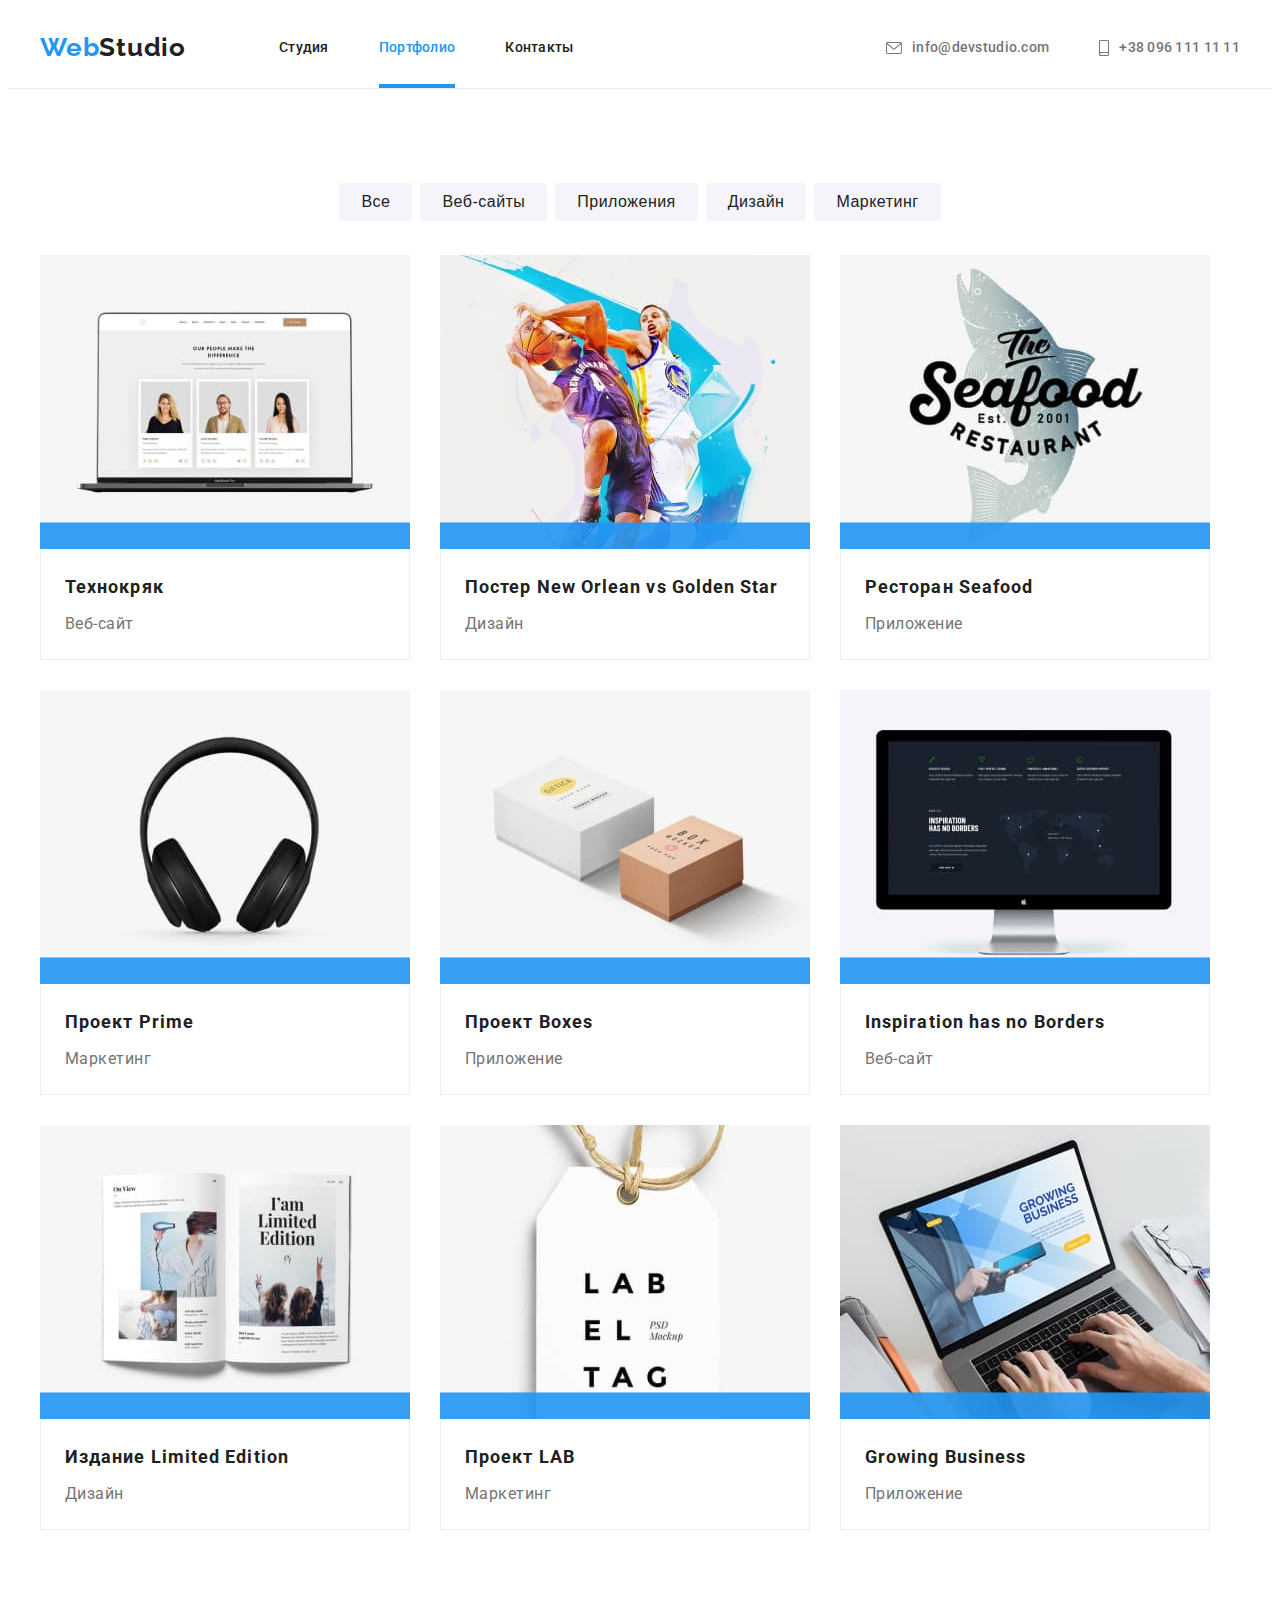
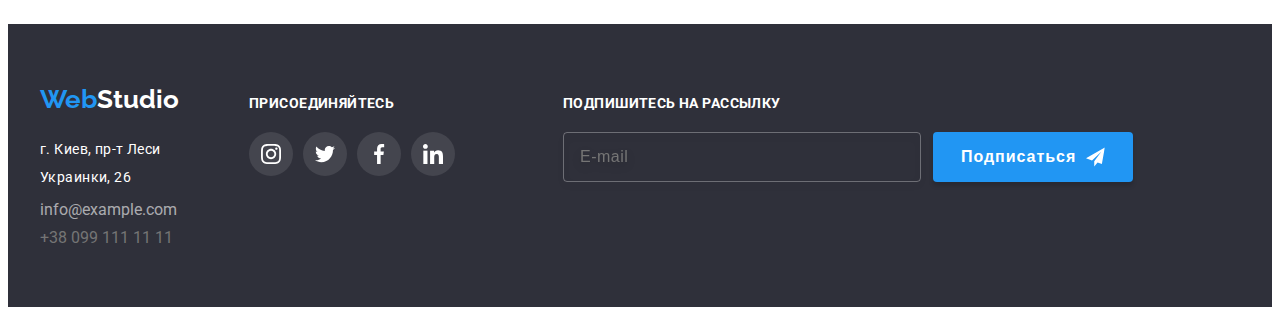
==== portfolio.html @ 1bdd08a0 "первый комит" ====
<!DOCTYPE html>
<html lang="ru">

<head>
    <meta charset="UTF-8">
    <meta http-equiv="X-UA-Compatible" content="IE=edge">
    <meta name="viewport" content="width=device-width, initial-scale=1.0">
    <title>Портфолио</title>
    <link rel="preconnect" href="https://fonts.googleapis.com" />
    <link rel="preconnect" href="https://fonts.gstatic.com" crossorigin />
    <link
        href="https://fonts.googleapis.com/css2?family=Raleway:wght@700&family=Roboto:wght@400;500;700;900&display=swap"
        rel="stylesheet" />
    <link rel="stylesheet" href="https://cdnjs.cloudflare.com/ajax/libs/modern-normalize/1.1.0/modern-normalize.min.css"
        integrity="sha512-wpPYUAdjBVSE4KJnH1VR1HeZfpl1ub8YT/NKx4PuQ5NmX2tKuGu6U/JRp5y+Y8XG2tV+wKQpNHVUX03MfMFn9Q=="
        crossorigin="anonymous" referrerpolicy="no-referrer" />
    <link rel="stylesheet" href="./css/styles.css" />
</head>

<body>
    <!--шапка сайта-->
    <header class="header">
        <div class="container header-container">
            <nav class="navigation">
                <a class="header-logo" lang="en" href="./index.html">Web<span class="header-web-color">Studio</span></a>
                <div class="header-border">
                <ul class="header-list list">
                    <li class="header-item"><a class="header-link" href="./index.html">Студия</a></li>
                    <li class="header-item"><a class="header-link current" href="./portfolio.html">Портфолио</a></li>
                    <li class="header-item"><a class="header-link" href="./contacts.html">Контакты</a></li>
                </ul>
                </div>
            </nav>
            <ul class="header-list list">
                <li class="header-item">
                    <a class="header-link-mail" href="mailto:info@devstudio.com">
                        <svg class="header-contact-icon" width="16" height="12">
                            <use href="./images/icons.svg#icon-envelope"></use>
                        </svg>
                    info@devstudio.com</a>    
                </li>
                <li class="header-item">
                    <a class="header-link-tel" href="tel.:+380961111111">
                        <svg class="header-contact-icon" width="10" height="16">
                            <use href="./images/icons.svg#icon-smartphone"></use>
                        </svg>
                    +38 096 111 11 11</a>
                </li>
            </ul>
        </div>
    </header>
    <!--hero-->
    <main>
        <!--портфолио-->
        <section class="portfolio section">
            <div class="container">
                <div class="portfolio-container">
                    <h2 class="visually-hidden">Фильтры</h2>
                    <ul class="portfolio-list list">
                        <li class="portfolio-item"><button type="button" class="portfolio-btn">Все</button></li>
                        <li class="portfolio-item"><button type="button" class="portfolio-btn">Веб-сайты</button></li>
                        <li class="portfolio-item"><button type="button" class="portfolio-btn">Приложения</button></li>
                        <li class="portfolio-item"><button type="button" class="portfolio-btn">Дизайн</button></li>
                        <li class="portfolio-item"><button type="button" class="portfolio-btn">Маркетинг</button></li>
                    </ul>                
                <!--проекты-->                
                    <h2 class="visually-hidden">Проекты</h2>
                    <ul class="projects-list list">
                        <li class="projects-item">
                            <a href="" class="projects-link">
                                <div class="projects-ovelay">
                                    <img src="./images/project1.jpg" alt="ноутбук" width="370" height="294" class="projects-img">
                                    <p class="projects-overlay-text">Технокряк это современная площадка распространения коронавируса. Компании используют эту платформу для цифрового шпионажа и атак на защищённые сервера конкурентов.</p>
                                </div>
                                <div class="borders">
                                    <h3 class="about-title">Технокряк</h3>
                                    <p class="about-after-title">Веб-сайт</p>
                                </div>
                            </a>
                        </li>
                        <li class="projects-item">
                            <a href="" class="projects-link">
                                <div class="projects-ovelay">
                                    <img src="./images/project2.jpg" alt="баскетбол" width="370" height="294" class="projects-img">
                                    <p class="projects-overlay-text">Технокряк это современная площадка распространения коронавируса. Компании используют эту платформу для цифрового шпионажа и атак на защищённые сервера конкурентов.</p>
                                </div>
                                <div class="borders">
                                    <h3 class="about-title" lang="en">Постер New Orlean vs Golden Star</h3>
                                    <p class="about-after-title">Дизайн</p>
                                </div>
                            </a>
                        </li>
                        <li class="projects-item">
                            <a href="" class="projects-link">
                                <div class="projects-ovelay">
                                    <img src="./images/project3.jpg" alt="ресторан морепродуктов" width="370" height="294" class="projects-img">
                                    <p class="projects-overlay-text">Технокряк это современная площадка распространения коронавируса. Компании используют эту платформу для цифрового шпионажа и атак на защищённые сервера конкурентов.</p>
                                </div>
                                <div class="borders">
                                    <h3 class="about-title" lang="en">Ресторан Seafood</h3>
                                    <p class="about-after-title">Приложение</p>
                                </div>
                            </a>
                        </li>
                        <li class="projects-item">
                            <a href="" class="projects-link">
                                <div class="projects-ovelay">
                                    <img src="./images/project4.jpg" alt="наушники" width="370" height="294" class="projects-img">
                                    <p class="projects-overlay-text">Технокряк это современная площадка распространения коронавируса. Компании используют эту платформу для цифрового шпионажа и атак на защищённые сервера конкурентов.</p>
                                </div>
                                <div class="borders">
                                    <h3 class="about-title" lang="en">Проект Prime</h3>
                                    <p class="about-after-title">Маркетинг</p>
                                </div>
                            </a>
                        </li>
                        <li class="projects-item">
                            <a href="" class="projects-link">
                                <div class="projects-ovelay">
                                    <img src="./images/project5.jpg" alt="коробки" width="370" height="294" class="projects-img">
                                    <p class="projects-overlay-text">Технокряк это современная площадка распространения коронавируса. Компании используют эту платформу для цифрового шпионажа и атак на защищённые сервера конкурентов.</p>
                                </div>
                                <div class="borders">
                                    <h3 class="about-title" lang="en">Проект Boxes</h3>
                                    <p class="about-after-title">Приложение</p>
                                </div>
                            </a>
                        </li>
                        <li class="projects-item">
                            <a href="" class="projects-link">
                                <div class="projects-ovelay">
                                    <img src="./images/project6.jpg" alt="компьютер аймак" width="370" height="294" class="projects-img">                                    
                                    <p class="projects-overlay-text">Технокряк это современная площадка распространения коронавируса. Компании используют эту платформу для цифрового шпионажа и атак на защищённые сервера конкурентов.</p>
                                </div>
                                <div class="borders">
                                    <h3 class="about-title" lang="en">Inspiration has no Borders</h3>
                                    <p class="about-after-title">Веб-сайт</p>
                                </div>
                            </a>
                        </li>
                        <li class="projects-item">
                            <a href="" class="projects-link">
                                <div class="projects-ovelay">
                                    <img src="./images/project7.jpg" alt="книга" width="370" height="294" class="projects-img">
                                    <p class="projects-overlay-text">Технокряк это современная площадка распространения коронавируса. Компании используют эту платформу для цифрового шпионажа и атак на защищённые сервера конкурентов.</p>
                                </div>
                                <div class="borders">
                                    <h3 class="about-title" lang="en">Издание Limited Edition</h3>
                                    <p class="about-after-title">Дизайн</p>
                                </div>
                            </a>
                        </li>
                        <li class="projects-item">
                            <a href="" class="projects-link">
                                <div class="projects-ovelay">
                                    <img src="./images/project8.jpg" alt="бирка" width="370" height="294" class="projects-img">
                                    <p class="projects-overlay-text">Технокряк это современная площадка распространения коронавируса. Компании используют эту платформу для цифрового шпионажа и атак на защищённые сервера конкурентов.</p>
                                </div>
                                <div class="borders">
                                    <h3 class="about-title" lang="en">Проект LAB</h3>
                                    <p class="about-after-title">Маркетинг</p>
                                </div>
                            </a>
                        </li>
                        <li class="projects-item">
                            <a href="" class="projects-link">
                                <div class="projects-ovelay">
                                    <img src="./images/project9.jpg" alt="человек работает за ноутбуком" width="370" height="294" class="projects-img">
                                    <p class="projects-overlay-text">Технокряк это современная площадка распространения коронавируса. Компании используют эту платформу для цифрового шпионажа и атак на защищённые сервера конкурентов.</p>
                                </div>
                                <div class="borders">
                                    <h3 class="about-title" lang="en">Growing Business</h3>
                                    <p class="about-after-title">Приложение</p>
                                </div>
                            </a>
                        </li>
                    </ul>
                </div>
            </div>
        </section>
    </main>
    <!--подвал-->
    <footer class="footer">
        <div class="container footer-container">
            <div>
                <a class="footer-logo" lang="en" href="./index.html">Web<span class="footer-web-color">Studio</span></a>
                    <address>
                        <ul class="footer-address-list list">
                            <li class="footer-address-item">
                                <a class="footer-link-address" href="https://goo.gl/maps/YACws96Guh4bxc956" target="_blank"
                                    rel="noopener">г. Киев, пр-т Леси Украинки, 26</a>
                            </li>
                            <li class="footer-address-item">
                                <a class="footer-link-mail" href="mailto:info@devstudio.com">info@example.com</a>
                            </li>
                            <li class="footer-address-item">
                                <a class="footer-link-tel" href="tel.:+380961111111">+38 099 111 11 11</a>
                            </li>
                        </ul>
                    </address>
            </div>
            <div class="footer-socials">
                <p class="footer-socials-title">присоединяйтесь</p>
                    <ul class="footer-socials-list list">
                        <li class="footer-socials-item">
                            <a href="" class="footer-socials-link">
                                <svg class="footer-socials-icon">
                                    <use href="./images/icons.svg#icon-instagram"></use>
                                </svg>
                            </a>
                        </li>
                        <li class="footer-socials-item">
                            <a href="" class="footer-socials-link">
                                <svg class="footer-socials-icon">
                                    <use href="./images/icons.svg#icon-twitter"></use>
                                </svg>
                            </a>
                        </li>
                        <li class="footer-socials-item">
                            <a href="" class="footer-socials-link">
                                <svg class="footer-socials-icon">
                                    <use href="./images/icons.svg#icon-facebook"></use>
                                </svg>
                            </a>
                        </li>
                        <li class="footer-socials-item">
                            <a href="" class="footer-socials-link">
                                <svg class="footer-socials-icon">
                                    <use href="./images/icons.svg#icon-linkedin"></use>
                                </svg>
                            </a>
                        </li>
                    </ul> 
            </div>
            <div class="footer-spam">
                <div class="container footer-spam-container">
                    <p class="footer-spam-title title">подпишитесь на рассылку</p>                        
                    <form class="footer-form">
                        <div class="footer-spam-input">                              
                           <input
                                type="email"
                                name="spam-email"
                                placeholder="E-mail"
                                id="e-mail"
                                class="spam-email-input"
                            />                                                                                                                                                    
                            <button type="submit" class="spam-btn">Подписаться
                                <svg class="spam-icon" width="24" height="24">
                                    <use href="./images/icons.svg#icon-send"></use>
                                </svg>
                            </button>                              
                        </div>  
                    </form>
                </div>
            </div>            
        </div>
        
</footer>
        
</body>

</html>
---- css/styles.css ----
:root {
    --header-text-color: #212121;
    --link-list-color: #757575;
    --address-list-color: rgba(255, 255, 255, 0.6);
    --accent-color: #2196f3;
    --accent-filters-color: #ffffff;
    --background-color: #2f303a;
    --background-color-secondary: #f5f4fa;
    --border-color: #eeeeee;
    --socials-icon-color: #afb1b8;
    --footer-icon-color: rgba(255, 255, 255, 0.1);
    --modal-btn-color: #188CE8;
  }
  
  body {
    font-family: "Roboto", sans-serif;
    color: var(--header-text-color);
  }
  
  .list {
    padding: 0;
    margin: 0;
    list-style: none;
  }
  
  p,
  h1,
  h2,
  h3,
  h4,
  h5,
  h6 {
    margin: 0;
  }
  
  ul {
    margin: 0;
    padding: 0;
  }
  
  img {
    display: block;
    max-width: 100%;
  }
  
  a {
    text-decoration: none;
  }
  
  button {
    cursor: pointer;
    border-radius: 4px;
    padding: 0;
    border: none;
  }
  
  .container {
    width: 1200px;
    padding-left: 15px;
    padding-right: 15px;
    margin-left: auto;
    margin-right: auto;
  }
  
  .visually-hidden {
    position: absolute;
    white-space: nowrap;
    width: 1px;
    height: 1px;
    overflow: hidden;
    border: 0;
    padding: 0;
    clip: rect(0 0 0 0);
    clip-path: inset(50%);
    margin: -1px;
  }
  
  .title {
    margin-bottom: 50px;
    color: var(--header-text-color);
    font-weight: bold;
    font-size: 36px;
    line-height: 1.16;
    letter-spacing: 0.03em;
    text-align: center;
  }
  
  .section {
    padding-top: 94px;
    padding-bottom: 94px;
  }
  
  /*---------header------------*/
  
  .header {
    border-bottom: 1px solid #ececec;
  }
  
  .header-container {
    display: flex;
    align-items: center;
  }
  
  .navigation {
    display: flex;
    align-items: center;
  }
  
  .header-logo {
    display: inline-block;
    padding-top: 24px;
    padding-bottom: 25px;
    margin-right: 93px;
    color: var(--accent-color);
    font-family: Raleway;
    font-weight: bold;
    font-size: 26px;
    line-height: 1.19;
    letter-spacing: 0.03em;
  }
  
  .header-web-color {
    color: var(--header-text-color);
  }
  
  .header-list {
    display: flex;
    margin-left: auto;
    font-weight: 500;
    font-size: 14px;
    line-height: 1.14;
    letter-spacing: 0.02em;
  }
  
  .header-item + .header-item {
    margin-left: 50px;
  }
  
  .header-link {
    display: flex;
    transition: color 250ms cubic-bezier(0.4, 0, 0.2, 1);
    padding-top: 32px;
    padding-bottom: 32px;
    color: var(--header-text-color);
  }
  
  .header-link:hover,
  .header-link:focus {
    color: var(--accent-color);
  }
  
  .header-link-mail,
  .header-link-tel {
    display: flex;
    align-items: center;
    transition: color 250ms cubic-bezier(0.4, 0, 0.2, 1);
    padding-top: 32px;
    padding-bottom: 32px;
    color: var(--link-list-color);
  }
  
  .header-link-mail:hover,
  .header-link-mail:focus {
    color: var(--accent-color);
  }
  
  .header-link-tel:hover,
  .header-link-tel:focus {
    color: var(--accent-color);
  }
  
  .current {
    color: var(--accent-color);
    position: relative;
  }
  
  .current::after {
    content: '';
    width: 100%;
    height: 4px;
    position: absolute;
    background-color: var(--accent-color);
    left: 0;
    bottom: 0;
  }
  
  .header-link.current[href="./portfolio.html"] {
    color: var(--accent-color);
  }
  
  .header-contact-icon {
    margin-right: 10px;
    vertical-align: middle;
    fill: currentColor;
  }
  
  /* ----------hero--------*/
  
  .hero {
    text-align: center;
    padding-top: 200px;
    padding-bottom: 200px;
    background-color: var(--background-color);
    background-image: linear-gradient(
        rgba(47, 48, 58, 0.4),
        rgba(47, 48, 58, 0.4)
      ),
      url(../images/hero-bg.jpg);
    background-repeat: no-repeat;
    background-position: center;
    background-size: cover;
  }
  
  .hero-title {
    margin-bottom: 30px;
    color: var(--accent-filters-color);
    font-weight: 900;
    font-size: 44px;
    line-height: 1.36;
    letter-spacing: 0.06em;
    text-transform: uppercase;
  }
  
  .hero-btn {
    display: inline-block;
    color: var(--accent-filters-color);
    background: var(--accent-color);
    font-family: inherit;
    font-weight: bold;
    font-size: 16px;
    line-height: 1.87;
    min-width: 200px;
    height: 50px;
    letter-spacing: 0.06em;
  }
  
  /*----features-----*/
  
  .features-list {
    display: flex;
    flex-wrap: wrap;
  }
  
  .features-item {
    width: 270px;
  }
  
  .features-item:not(:last-child) {
    margin-right: 30px;
  }
  
  /*--------features-icon----------*/
  
  .features-icon {
    display: flex;
    align-items: center;
    justify-content: center;
    width: 270px;
    height: 120px;
    margin-bottom: 30px;
    background-color: var(--background-color-secondary);
    border-radius: 4px;
  }
  
  .features-icon-bg {
    width: 70px;
    height: 70px;
  }
  
  .features-title {
    margin-bottom: 10px;
    color: var(--header-text-color);
    font-weight: bold;
    font-size: 14px;
    line-height: 1.14;
    letter-spacing: 0.03em;
    text-transform: uppercase;
  }
  
  .features-text {
    margin-top: 0;
    margin-bottom: 0;
    color: var(--link-list-color);
    font-weight: normal;
    font-size: 14px;
    line-height: 1.71;
    letter-spacing: 0.03em;
  }
  
  /*---------employment------------*/
  
  .employment-list {
    display: flex;
    flex-wrap: wrap;
  }
  
  .employment-item { 
    margin-top: 0;
    margin-right: 30px;
  }
  
  .employment-item:nth-child(3n) {
    margin-right: 0;
  }
  
  .employment-overlay {
    position: relative;
    background-color: rgba(47, 48, 58, 0.8);
    transform: translateY(-100%);
    width: 370px;
    height: 70px;
    }
  
  .employment-overlay-text {
    position: absolute;
    bottom: 0; 
    left: 0;
    padding: 27px 82px;   
    color: var(--accent-filters-color);
    font-style: normal;
    font-weight: bold;
    font-size: 14px;
    line-height: 1.14;
    text-align: center;
    letter-spacing: 0.03em;
    text-transform: uppercase;
    }
  
  
  /*---------team---------*/
  
  .team {
    background-color: var(--background-color-secondary);
  }
  
  .team-list {
    display: flex;
    flex-wrap: wrap;
  }
  
  .team-item {
    width: ((100% - 90px) / 4);
    margin-right: 30px;
  }
  
  .team-item:nth-child(4n) {
    margin-right: 0;
  }
  
  .team-pre-title {
    text-shadow: 0px 4px 4px rgba(0, 0, 0, 0.25);
  }
  
  .team-title {
    margin-bottom: 10px;
    color: var(--header-text-color);
    font-weight: 500;
    font-size: 16px;
    line-height: 1.18;
    letter-spacing: 0.03em;
  }
  
  .team-text {
    margin-bottom: 16px;
    color: var(--link-list-color);
    font-weight: normal;
    font-size: 16px;
    line-height: 1.18;
    letter-spacing: 0.03em;
  }
  
  .team-item-content {
    padding-top: 30px;
    padding-bottom: 30px;
    text-align: center;
    background-color: var(--accent-filters-color);
    box-shadow: 0px 1px 3px rgba(0, 0, 0, 0.12), 0px 1px 1px rgba(0, 0, 0, 0.14),
      0px 2px 1px rgba(0, 0, 0, 0.2);
    border-radius: 0px 0px 4px 4px;
  }
  
  /*---------team-socials------------*/
  
  .team-socials-list {
    display: flex;
    justify-content: center;
  }
  
  .team-socials-item + .team-socials-item {
    margin-left: 10px;
  }
  
  .team-socials-link {
    display: flex;
    align-items: center;
    justify-content: center;
    transition: color 250ms cubic-bezier(0.4, 0, 0.2, 1), background-color 250ms cubic-bezier(0.4, 0, 0.2, 1) ;
    width: 44px;
    height: 44px;
    background-color: var(--accent-filters-color);
    border-radius: 50%;
    color: var(--socials-icon-color);
  }
  
  .team-socials-link:hover,
  .team-socials-link:focus {
    background-color: var(--accent-color);
    color: var(--accent-filters-color);
  }
  
  .team-socials-icon {
    width: 20px;
    height: 20px;
    fill: currentColor;
  }
  
  /*Запасной вариант
  .team-socials-icon {
    fill: var(--socials-icon-color);
  }
  
  .team-socials-link:hover .team-socials-icon,
  .team-socials-link:focus .team-socials-icon {
    fill: var(--accent-filters-color);
  }*/
  
  /*------clients---------*/
  
  .clents-container {
    display: flex;
    align-items: center;
  }
  
  .clients-list {
    display: flex;
    align-items: center;
    justify-content: center;
  }
  
  .clients-item {
    width: 170px;
    height: 92px;
  }
  
  .clients-item + .clients-item {
    margin-left: 30px;
  }
  
  .clients-link {
    display: flex;
    justify-content: center;
    align-items: center;
    transition: color 250ms cubic-bezier(0.4, 0, 0.2, 1), border-color 250ms cubic-bezier(0.4, 0, 0.2, 1);
    width: 100%;
    height: 100%;
    color: var(--socials-icon-color);
    box-sizing: border-box;
    border: 1px solid var(--socials-icon-color);
    border-radius: 4px;
  }
  
  .clients-link:hover,
  .clients-link:focus  {
    border-color: var(--accent-color);
    color: var(--accent-color);
  }
  
  .clients-icon {
    width: 106px;
    height: 60px;
    fill: currentColor;
  }
  
  /*------portfolio------*/
  
  .portfilio-container {
    display: flex;
    align-items: center;
  }
  
  .portfolio-list {
    display: flex;
    justify-content: center;
    margin-top: 0;
    margin-bottom: 34px;
  }
  
  .portfolio-item + .portfolio-item {
    margin-left: 8px;
  }
  
  .portfolio-btn {
    transition: color 250ms cubic-bezier(0.4, 0, 0.2, 1), 
      background-color 250ms cubic-bezier(0.4, 0, 0.2, 1),
      box-shadow 250ms cubic-bezier(0.4, 0, 0.2, 1);
    padding: 6px 22px;
    color: var(--header-text-color);
    background-color: var(--background-color-secondary);
    border-color: transparent;    
    text-align: center;
    font-weight: 500;
    font-size: 16px;
    line-height: 1.62;
    letter-spacing: 0.03em;
  }
  
  .portfolio-btn:hover,
  .portfolio-btn:focus {
    color: var(--accent-filters-color);
    background: var(--accent-color);
    box-shadow: 0px 3px 1px rgba(0, 0, 0, 0.1), 0px 1px 2px rgba(0, 0, 0, 0.08),
      0px 2px 2px rgba(0, 0, 0, 0.12);
  }
  
  /*----------projects-------*/
  
  .projects-list {
    display: flex;
    flex-wrap: wrap;
  }
  
  .projects-item {
    width: ((100% -60px) / 3);
    margin-right: 30px;
    margin-bottom: 30px;
  }
  
  .projects-item:nth-child(3n) {
    margin-right: 0;
  }
  
  .projects-item:nth-last-child(-n + 3) {
    margin-bottom: 0;
  }
  
  .projects-link {
    display: block;
    transition: box-shadow 250ms cubic-bezier(0.4, 0, 0.2, 1);
  }
  
  .projects-link:hover,
  .projects-link:focus {
    box-shadow: 0px 1px 1px rgba(0, 0, 0, 0.12), 0px 4px 4px rgba(0, 0, 0, 0.06),
    1px 4px 6px rgba(0, 0, 0, 0.16);
  }
  
  .projects-ovelay {
    position: relative;
    overflow: hidden;   
    background: rgba(33, 150, 243, 0.9);  
  }
  
  .projects-overlay-text {
    position: absolute;
    transform: translateY(100%);
    transition: transform 250ms cubic-bezier(0.4, 0, 0.2, 1);
    top: 0;
    left: 0;
    padding: 64px 24px; 
    width: 100%;  
    color: var(--accent-filters-color);
    background-color: rgba(33, 150, 243, 0.9);;
    font-style: normal;
    font-weight: normal;
    font-size: 18px;
    line-height: 1.55;
    letter-spacing: 0.03em;  
  }
  
  .projects-link:hover .projects-overlay-text,
  .projects-link:focus .projects-overlay-text  {
    transform: translateY(0);
  }
  
  .borders {
    box-sizing: border-box;
    padding-right: 24px;
    padding-left: 24px;
    padding-top: 20px;
    padding-bottom: 20px;
    background: var(--accent-filters-color);
    border: 1px solid var(--border-color);
    border-top: none;
  }
  
  .about-title {
    margin-bottom: 4px;
    color: var(--header-text-color);
    font-weight: bold;
    font-size: 18px;
    line-height: 2;
    letter-spacing: 0.06em;
  }
  
  .about-after-title {
    color: var(--link-list-color);
    font-weight: normal;
    font-size: 16px;
    line-height: 1.87;
    letter-spacing: 0.03em;
  }
  
  /*----------footer---------*/
  
  .footer {
    padding-top: 60px;
    padding-bottom: 60px;
    background-color: var(--background-color);
  }
  
  .footer-logo {
    display: inline-block;
    margin-bottom: 20px;
    color: var(--accent-color);
    font-family: Raleway;
    font-weight: bold;
    font-size: 26px;
    line-height: 1.19;
    letter-spacing: 0.03;
  }
  
  .footer-web-color {
    color: var(--accent-filters-color);
  }
  
  .footer-address-list {
    font-style: normal;
  }
  
  .footer-address-item:not(:last-child) {
    margin-bottom: 9px;
  }
  
  .footer-address-list .footer-link-address {
    color: var(--accent-filters-color);
    font-weight: normal;
    font-size: 14px;
    line-height: 2;
    letter-spacing: 0.03em;
  }
  
  .footer-link-tel {
    transition: color 250ms cubic-bezier(0.4, 0, 0.2, 1);
    color: var(--link-list-color);
  }
  
  .footer-link-tel:hover,
  .footer-link-tel:focus {
    color: var(--accent-color);
  }
  
  .footer-link-mail {
    transition: color 250ms cubic-bezier(0.4, 0, 0.2, 1);
    color: var(--address-list-color);  
  }
  
  .footer-link-mail:hover,
  .footer-link-mail:focus {
    color: var(--accent-color);
  }
  
  /*-------footer socials icon---------*/
   
  .footer-container {
    display: flex;
    align-items: baseline;  
  }
  
  .footer-socials {
    margin-left: 70px;
  }
  
  .footer-socials-title {
    margin-bottom: 20px;
    color: var(--accent-filters-color);
    font-weight: bold;
    font-size: 14px;
    line-height: 1.14;
    letter-spacing: 0.03em;
    text-transform: uppercase;
  }
  
  .footer-socials-list {
    display: flex;
  }
  
  .footer-socials-link {
    display: flex;
    align-items: center;
    justify-content: center;
    transition: background-color 250ms cubic-bezier(0.4, 0, 0.2, 1);
    width: 44px;
    height: 44px;
    border-radius: 50%;
    background-color: var(--footer-icon-color);
    color: var(--accent-filters-color);
  }
  
  .footer-socials-link:hover,
  .footer-socials-link:focus {
    background-color: var(--accent-color);
  }
  
  .footer-socials-item + .footer-socials-item {
    margin-left: 10px;
  }
  
  .footer-socials-icon {
    width: 20px;
    height: 20px;
    fill: currentColor;
  }

  /*--------footer spam----------*/

  .footer-spam{
    display: flex; 
    align-items: center;  
    }

  .footer-spam-title {
    display: inline-block;
    margin-bottom: 20px;
    color: var(--accent-filters-color);   
    font-weight: bold;
    font-size: 14px;
    line-height: 1.14;
    letter-spacing: 0.03em;
    text-transform: uppercase;        
  }

  .footer-spam-input {
    display: flex;                 
  }

  .footer-spam-container {
    margin-left: 93px;
  }
  
  .spam-email-input {
    display: flex;
    align-items: center;
    padding-left: 16px;
    width: 358px;
    height: 50px;
    color: rgba(255, 255, 255, 0.6);
    background-color: transparent;
    border: none;
    border: 1px solid rgba(255, 255, 255, 0.3);
    box-sizing: border-box;
    filter: drop-shadow(0px 4px 4px rgba(0, 0, 0, 0.15));
    border-radius: 4px;      
    font-weight: normal;
    font-size: 16px;
    line-height: 1.25;    
    letter-spacing: 0.03em;    
    }   
      
  .spam-btn {      
    display: inline-flex;
    text-align: center;
    align-items: center;
    margin-left: 12px;
    padding: 13px 28px;
    width: 200px;
    height: 50px;
    color: var(--accent-filters-color);
    background: var(--accent-color);
    text-decoration: none;
    font-weight: bold;
    font-size: 16px;
    line-height: 1.87; 
    letter-spacing: 0.06em;
    box-shadow: 0px 4px 4px rgba(0, 0, 0, 0.15);   
  }

  .spam-icon {    
    margin-left: 10px;
    color: var(--accent-filters-color);  
  }

  /*----------modal--------*/
  
  .backdrop {
    width: 100vw;
    height: 100vh;
    background-color: rgba(0, 0, 0, 0.2);
    position: fixed;
    top: 0;
    opacity: 1;
    transition: opacity 250ms cubic-bezier(0.4, 0, 0.2, 1), visibility 250ms cubic-bezier(0.4, 0, 0.2, 1);
  }
  
  .modal {
    position: absolute;  
    top: 50%;
    left: 50%;
    transform: translate(-50%,-50%) scale(1);
    transition: transform 250ms cubic-bezier(0.4, 0, 0.2, 1);
    width: 528px;
    min-height: 581px;
    padding: 40px;
    background-color: var(--accent-filters-color);
    box-shadow: 0px 1px 3px rgba(0, 0, 0, 0.12), 0px 1px 1px rgba(0, 0, 0, 0.14), 0px 2px 1px rgba(0, 0, 0, 0.2);
    border-radius: 4px;
  }
  
  .modal-close-icon {
    width: 11px;
    height: 11px;
    fill: #000000;
    transition: fill 250ms cubic-bezier(0.4, 0, 0.2, 1);
  } 
  
  .modal-close-icon:hover,
  .modal-close-icon:hover {
    fill: var(--accent-color);
  }
 
  .modal-close-btn {
    position: absolute;
    top: 8px;
    right: 8px;
    width: 30px;
    height: 30px;
    background: var(--accent-filters-color);
    border: 1px solid rgba(0, 0, 0, 0.1);  
    border-radius: 50%;    
  }
  
  .modal-title {
    margin-bottom: 30px;
    color: var(--header-text-color);
    font-weight: bold;
    font-size: 20px;
    line-height: 1.15;
    text-align: center;
    letter-spacing: 0.03em;
  }
 
  .modal-input-wrap {
    position: relative;
  }

  .modal-icon {
    position: absolute;
    left: 12px;
    top: 50%;
    transform: translateY(-50%);
    transition: fill 250ms cubic-bezier(0.4, 0, 0.2, 1);
  }

  .modal-field {
    margin-bottom: 30px;
  }

  .modal-input {
    padding-left: 42px;
    width: 100%;
    height: 40px;    
    font-size: 14px;  
    border: 1px solid rgba(33, 33, 33, 0.2);
    box-sizing: border-box;
    border-radius: 4px;
    outline: none;
    transition: border-color 250ms cubic-bezier(0.4, 0, 0.2, 1);
    }
 
  .modal-input:focus {
    border-color: var(--accent-color);
  }
  
  .modal-input:focus + .modal-icon {
    fill: var(--accent-color);
  }

  .modal-input::placeholder {    
    font-style: normal;
    font-weight: normal;
    font-size: 12px;
    line-height: 1.16;
    letter-spacing: 0.01em;
  }

  .modal-label {
    display: flex;
    margin-bottom: 4px;
    color: var(--link-list-color);
    font-weight: normal;
    font-size: 12px;
    line-height: 1.16;    
    letter-spacing: 0.01em;   
  }

  .modal-comment {
    display: flex;
    padding-top: 12px;
    padding-left: 16px; 
    width: 100%;
    height: 120px;
    resize: none;
    outline: none;
    border: 1px solid rgba(33, 33, 33, 0.2);
    box-sizing: border-box;
    border-radius: 4px;
  }

  .modal-comment::placeholder {     
    color: rgba(117, 117, 117, 0.5);
    font-weight: normal;
    font-size: 14px;
    line-height: 1.14;
    letter-spacing: 0.01em;
  }  
   
  .modal-check-text {
    display: flex;
    align-items: center;
    font-weight: normal;
    color: var(--link-list-color);
    font-size: 14px;
    line-height: 1.71;
    letter-spacing: 0.03em;
  }

  .modal-check-text span {
    display: flex;
    align-items: center;
    justify-content: center;
    margin-right: 8px;
    width: 16px;
    height: 15px;
    border: 2px solid var(--header-text-color);
    border-radius: 2px;  
  }  

  .modal-check-link {
    display: flex;
    align-items: center;    
    padding: 5px;
    color: var(--accent-color);
    text-decoration: underline;
  }

  .modal-check-icon {
    fill: transparent;
  }

  .modal-check:checked + .modal-check-text>span {
    background-color: var(--accent-color);
    border: none;
  }

  .modal-check:checked + .modal-check-text svg {
    fill: var(--accent-filters-color);
  }

  .modal-btn {    
    text-align: center;    
    margin-left: auto;
    margin-right: auto;     
    min-width: 200px;
    height: 50px;
    color: var(--accent-filters-color); 
    background: var(--modal-btn-color);      
    font-weight: bold;
    font-size: 16px;
    line-height: 1.87;   
    letter-spacing: 0.06em;   
    transition: box-shadow 250ms cubic-bezier(0.4, 0, 0.2, 1);           
  }

  .modal-btn:hover,
  .modal-btn:focus {    
    box-shadow: 0px 4px 4px rgba(0, 0, 0, 0.15); 
  }

  .modal-btn-submit {
    display: flex;
    align-items: center;
    text-align: center;
  }

  .backdrop.is-hidden {
    opacity: 0;
    pointer-events: none;
    visibility: hidden;
  }
  
  .backdrop.is-hidden .modal {
    transform: translate(-50%, -50%) scale(0.5);
  }
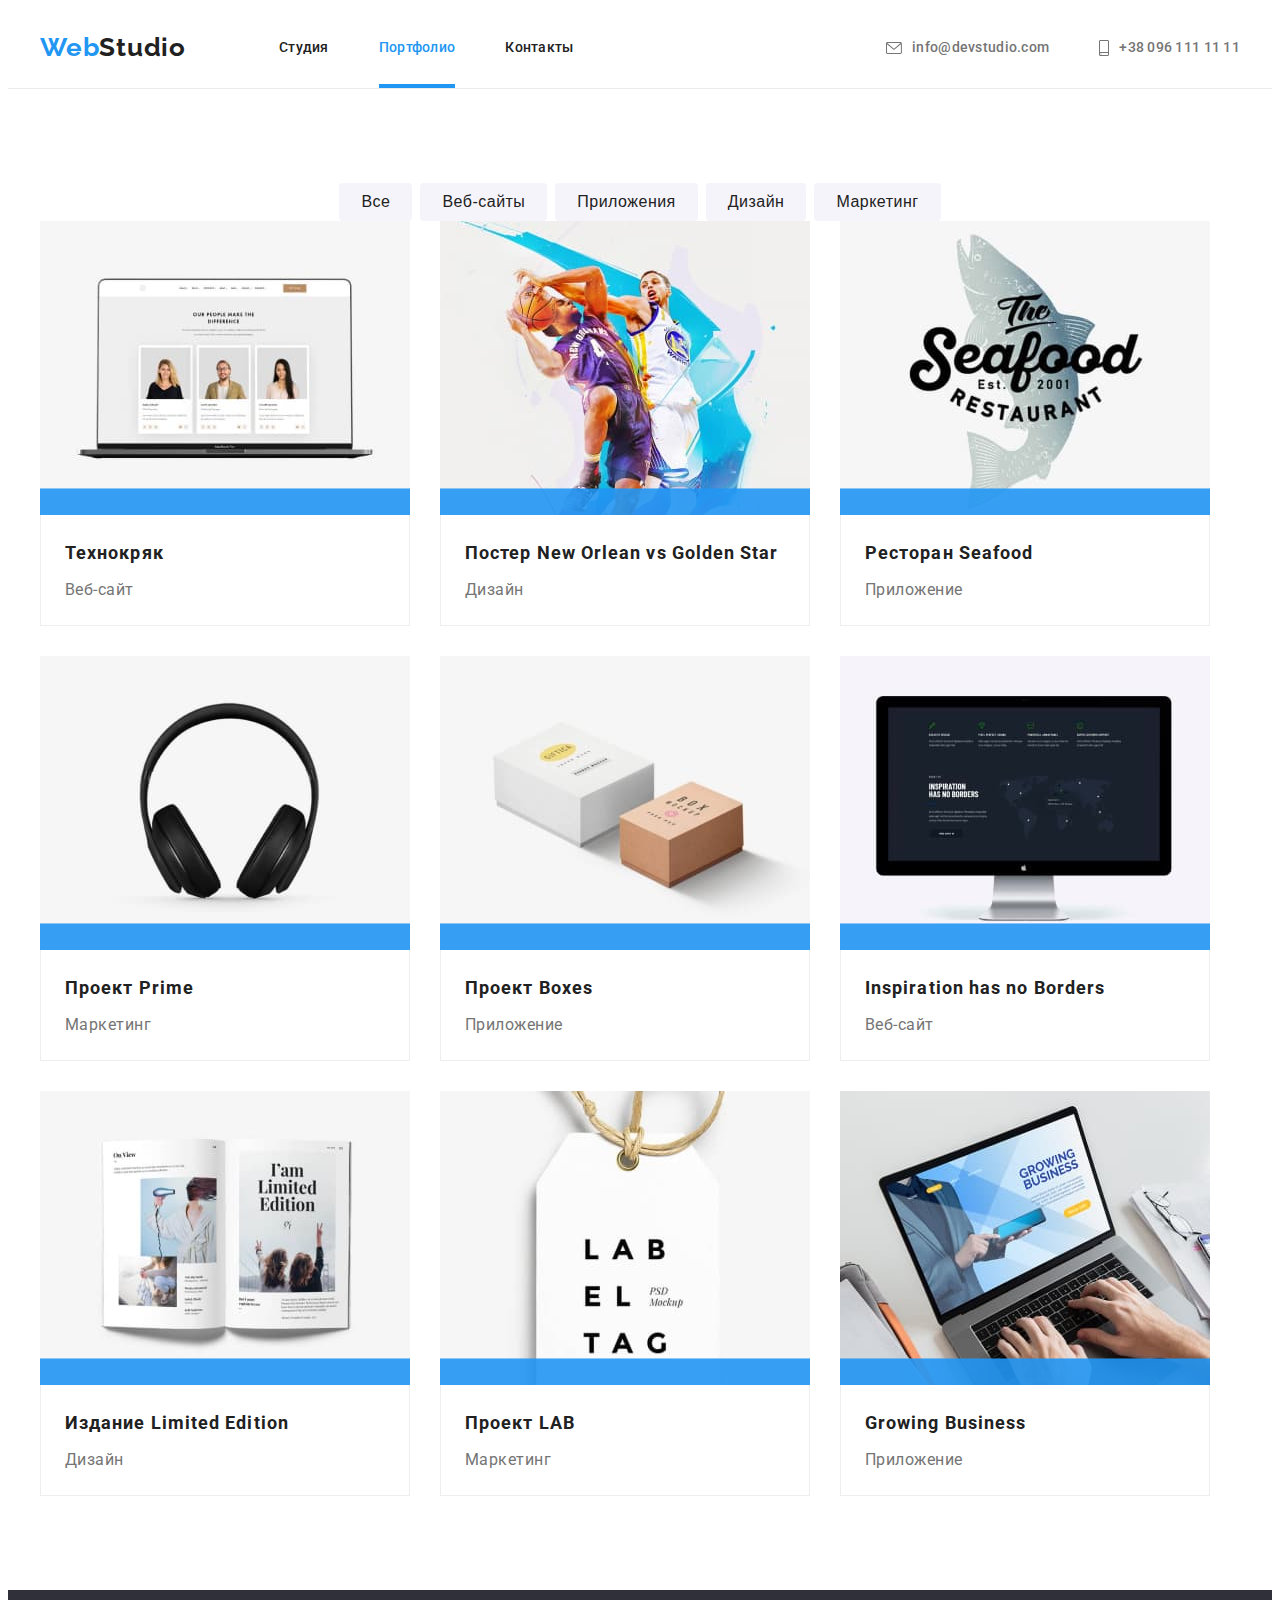
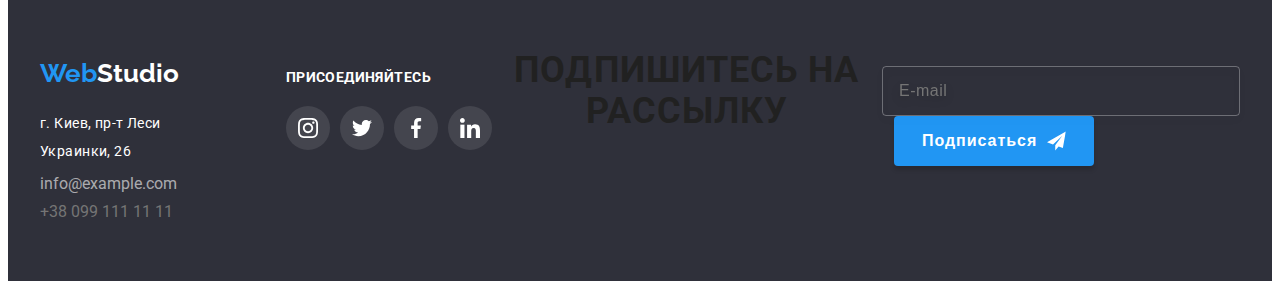
==== commit 248e5041: "первый комит" ====
--- a/portfolio.html
+++ b/portfolio.html
@@ -15,6 +15,7 @@
         integrity="sha512-wpPYUAdjBVSE4KJnH1VR1HeZfpl1ub8YT/NKx4PuQ5NmX2tKuGu6U/JRp5y+Y8XG2tV+wKQpNHVUX03MfMFn9Q=="
         crossorigin="anonymous" referrerpolicy="no-referrer" />
     <link rel="stylesheet" href="./css/styles.css" />
+    <link rel="stylesheet" href="./css/main.css" />
 </head>
 
 <body>
@@ -232,11 +233,9 @@
                         </li>
                     </ul> 
             </div>
-            <div class="footer-spam">
-                <div class="container footer-spam-container">
+            <div class="footer-spam">             
                     <p class="footer-spam-title title">подпишитесь на рассылку</p>                        
-                    <form class="footer-form">
-                        <div class="footer-spam-input">                              
+                    <form class="footer-form">                                                     
                            <input
                                 type="email"
                                 name="spam-email"
@@ -248,10 +247,8 @@
                                 <svg class="spam-icon" width="24" height="24">
                                     <use href="./images/icons.svg#icon-send"></use>
                                 </svg>
-                            </button>                              
-                        </div>  
+                            </button>                     
                     </form>
-                </div>
             </div>            
         </div>
         
--- a/css/styles.css
+++ b/css/styles.css
@@ -1,198 +1,8 @@
-:root {
-    --header-text-color: #212121;
-    --link-list-color: #757575;
-    --address-list-color: rgba(255, 255, 255, 0.6);
-    --accent-color: #2196f3;
-    --accent-filters-color: #ffffff;
-    --background-color: #2f303a;
-    --background-color-secondary: #f5f4fa;
-    --border-color: #eeeeee;
-    --socials-icon-color: #afb1b8;
-    --footer-icon-color: rgba(255, 255, 255, 0.1);
-    --modal-btn-color: #188CE8;
-  }
-  
-  body {
-    font-family: "Roboto", sans-serif;
-    color: var(--header-text-color);
-  }
-  
-  .list {
-    padding: 0;
-    margin: 0;
-    list-style: none;
-  }
-  
-  p,
-  h1,
-  h2,
-  h3,
-  h4,
-  h5,
-  h6 {
-    margin: 0;
-  }
-  
-  ul {
-    margin: 0;
-    padding: 0;
-  }
-  
-  img {
-    display: block;
-    max-width: 100%;
-  }
-  
-  a {
-    text-decoration: none;
-  }
-  
-  button {
-    cursor: pointer;
-    border-radius: 4px;
-    padding: 0;
-    border: none;
-  }
-  
-  .container {
-    width: 1200px;
-    padding-left: 15px;
-    padding-right: 15px;
-    margin-left: auto;
-    margin-right: auto;
-  }
-  
-  .visually-hidden {
-    position: absolute;
-    white-space: nowrap;
-    width: 1px;
-    height: 1px;
-    overflow: hidden;
-    border: 0;
-    padding: 0;
-    clip: rect(0 0 0 0);
-    clip-path: inset(50%);
-    margin: -1px;
-  }
-  
-  .title {
-    margin-bottom: 50px;
-    color: var(--header-text-color);
-    font-weight: bold;
-    font-size: 36px;
-    line-height: 1.16;
-    letter-spacing: 0.03em;
-    text-align: center;
-  }
-  
-  .section {
-    padding-top: 94px;
-    padding-bottom: 94px;
-  }
+
   
   /*---------header------------*/
   
-  .header {
-    border-bottom: 1px solid #ececec;
-  }
-  
-  .header-container {
-    display: flex;
-    align-items: center;
-  }
-  
-  .navigation {
-    display: flex;
-    align-items: center;
-  }
-  
-  .header-logo {
-    display: inline-block;
-    padding-top: 24px;
-    padding-bottom: 25px;
-    margin-right: 93px;
-    color: var(--accent-color);
-    font-family: Raleway;
-    font-weight: bold;
-    font-size: 26px;
-    line-height: 1.19;
-    letter-spacing: 0.03em;
-  }
-  
-  .header-web-color {
-    color: var(--header-text-color);
-  }
-  
-  .header-list {
-    display: flex;
-    margin-left: auto;
-    font-weight: 500;
-    font-size: 14px;
-    line-height: 1.14;
-    letter-spacing: 0.02em;
-  }
-  
-  .header-item + .header-item {
-    margin-left: 50px;
-  }
-  
-  .header-link {
-    display: flex;
-    transition: color 250ms cubic-bezier(0.4, 0, 0.2, 1);
-    padding-top: 32px;
-    padding-bottom: 32px;
-    color: var(--header-text-color);
-  }
-  
-  .header-link:hover,
-  .header-link:focus {
-    color: var(--accent-color);
-  }
-  
-  .header-link-mail,
-  .header-link-tel {
-    display: flex;
-    align-items: center;
-    transition: color 250ms cubic-bezier(0.4, 0, 0.2, 1);
-    padding-top: 32px;
-    padding-bottom: 32px;
-    color: var(--link-list-color);
-  }
-  
-  .header-link-mail:hover,
-  .header-link-mail:focus {
-    color: var(--accent-color);
-  }
-  
-  .header-link-tel:hover,
-  .header-link-tel:focus {
-    color: var(--accent-color);
-  }
-  
-  .current {
-    color: var(--accent-color);
-    position: relative;
-  }
-  
-  .current::after {
-    content: '';
-    width: 100%;
-    height: 4px;
-    position: absolute;
-    background-color: var(--accent-color);
-    left: 0;
-    bottom: 0;
-  }
-  
-  .header-link.current[href="./portfolio.html"] {
-    color: var(--accent-color);
-  }
-  
-  .header-contact-icon {
-    margin-right: 10px;
-    vertical-align: middle;
-    fill: currentColor;
-  }
+  
   
   /* ----------hero--------*/
   
@@ -781,213 +591,4 @@
 
   /*----------modal--------*/
   
-  .backdrop {
-    width: 100vw;
-    height: 100vh;
-    background-color: rgba(0, 0, 0, 0.2);
-    position: fixed;
-    top: 0;
-    opacity: 1;
-    transition: opacity 250ms cubic-bezier(0.4, 0, 0.2, 1), visibility 250ms cubic-bezier(0.4, 0, 0.2, 1);
-  }
-  
-  .modal {
-    position: absolute;  
-    top: 50%;
-    left: 50%;
-    transform: translate(-50%,-50%) scale(1);
-    transition: transform 250ms cubic-bezier(0.4, 0, 0.2, 1);
-    width: 528px;
-    min-height: 581px;
-    padding: 40px;
-    background-color: var(--accent-filters-color);
-    box-shadow: 0px 1px 3px rgba(0, 0, 0, 0.12), 0px 1px 1px rgba(0, 0, 0, 0.14), 0px 2px 1px rgba(0, 0, 0, 0.2);
-    border-radius: 4px;
-  }
-  
-  .modal-close-icon {
-    width: 11px;
-    height: 11px;
-    fill: #000000;
-    transition: fill 250ms cubic-bezier(0.4, 0, 0.2, 1);
-  } 
-  
-  .modal-close-icon:hover,
-  .modal-close-icon:hover {
-    fill: var(--accent-color);
-  }
- 
-  .modal-close-btn {
-    position: absolute;
-    top: 8px;
-    right: 8px;
-    width: 30px;
-    height: 30px;
-    background: var(--accent-filters-color);
-    border: 1px solid rgba(0, 0, 0, 0.1);  
-    border-radius: 50%;    
-  }
-  
-  .modal-title {
-    margin-bottom: 30px;
-    color: var(--header-text-color);
-    font-weight: bold;
-    font-size: 20px;
-    line-height: 1.15;
-    text-align: center;
-    letter-spacing: 0.03em;
-  }
- 
-  .modal-input-wrap {
-    position: relative;
-  }
-
-  .modal-icon {
-    position: absolute;
-    left: 12px;
-    top: 50%;
-    transform: translateY(-50%);
-    transition: fill 250ms cubic-bezier(0.4, 0, 0.2, 1);
-  }
-
-  .modal-field {
-    margin-bottom: 30px;
-  }
-
-  .modal-input {
-    padding-left: 42px;
-    width: 100%;
-    height: 40px;    
-    font-size: 14px;  
-    border: 1px solid rgba(33, 33, 33, 0.2);
-    box-sizing: border-box;
-    border-radius: 4px;
-    outline: none;
-    transition: border-color 250ms cubic-bezier(0.4, 0, 0.2, 1);
-    }
- 
-  .modal-input:focus {
-    border-color: var(--accent-color);
-  }
-  
-  .modal-input:focus + .modal-icon {
-    fill: var(--accent-color);
-  }
-
-  .modal-input::placeholder {    
-    font-style: normal;
-    font-weight: normal;
-    font-size: 12px;
-    line-height: 1.16;
-    letter-spacing: 0.01em;
-  }
-
-  .modal-label {
-    display: flex;
-    margin-bottom: 4px;
-    color: var(--link-list-color);
-    font-weight: normal;
-    font-size: 12px;
-    line-height: 1.16;    
-    letter-spacing: 0.01em;   
-  }
-
-  .modal-comment {
-    display: flex;
-    padding-top: 12px;
-    padding-left: 16px; 
-    width: 100%;
-    height: 120px;
-    resize: none;
-    outline: none;
-    border: 1px solid rgba(33, 33, 33, 0.2);
-    box-sizing: border-box;
-    border-radius: 4px;
-  }
-
-  .modal-comment::placeholder {     
-    color: rgba(117, 117, 117, 0.5);
-    font-weight: normal;
-    font-size: 14px;
-    line-height: 1.14;
-    letter-spacing: 0.01em;
-  }  
-   
-  .modal-check-text {
-    display: flex;
-    align-items: center;
-    font-weight: normal;
-    color: var(--link-list-color);
-    font-size: 14px;
-    line-height: 1.71;
-    letter-spacing: 0.03em;
-  }
-
-  .modal-check-text span {
-    display: flex;
-    align-items: center;
-    justify-content: center;
-    margin-right: 8px;
-    width: 16px;
-    height: 15px;
-    border: 2px solid var(--header-text-color);
-    border-radius: 2px;  
-  }  
-
-  .modal-check-link {
-    display: flex;
-    align-items: center;    
-    padding: 5px;
-    color: var(--accent-color);
-    text-decoration: underline;
-  }
-
-  .modal-check-icon {
-    fill: transparent;
-  }
-
-  .modal-check:checked + .modal-check-text>span {
-    background-color: var(--accent-color);
-    border: none;
-  }
-
-  .modal-check:checked + .modal-check-text svg {
-    fill: var(--accent-filters-color);
-  }
-
-  .modal-btn {    
-    text-align: center;    
-    margin-left: auto;
-    margin-right: auto;     
-    min-width: 200px;
-    height: 50px;
-    color: var(--accent-filters-color); 
-    background: var(--modal-btn-color);      
-    font-weight: bold;
-    font-size: 16px;
-    line-height: 1.87;   
-    letter-spacing: 0.06em;   
-    transition: box-shadow 250ms cubic-bezier(0.4, 0, 0.2, 1);           
-  }
-
-  .modal-btn:hover,
-  .modal-btn:focus {    
-    box-shadow: 0px 4px 4px rgba(0, 0, 0, 0.15); 
-  }
-
-  .modal-btn-submit {
-    display: flex;
-    align-items: center;
-    text-align: center;
-  }
-
-  .backdrop.is-hidden {
-    opacity: 0;
-    pointer-events: none;
-    visibility: hidden;
-  }
-  
-  .backdrop.is-hidden .modal {
-    transform: translate(-50%, -50%) scale(0.5);
-  }
   --- a/css/main.css
+++ b/css/main.css
@@ -0,0 +1,494 @@
+.visually-hidden {
+  position: absolute;
+  white-space: nowrap;
+  width: 1px;
+  height: 1px;
+  overflow: hidden;
+  border: 0;
+  padding: 0;
+  clip: rect(0 0 0 0);
+  -webkit-clip-path: inset(50%);
+          clip-path: inset(50%);
+  margin: -1px;
+}
+
+:root {
+  --header-text-color: #212121;
+  --link-list-color: #757575;
+  --address-list-color: rgba(255, 255, 255, 0.6);
+  --accent-color: #2196f3;
+  --accent-filters-color: #ffffff;
+  --background-color: #2f303a;
+  --background-color-secondary: #f5f4fa;
+  --border-color: #eeeeee;
+  --socials-icon-color: #afb1b8;
+  --footer-icon-color: rgba(255, 255, 255, 0.1);
+  --modal-btn-color: #188CE8;
+}
+
+body {
+  font-family: "Roboto", sans-serif;
+  color: var(--header-text-color);
+}
+
+.list {
+  padding: 0;
+  margin: 0;
+  list-style: none;
+}
+
+a {
+  text-decoration: none;
+}
+
+p,
+h1,
+h2,
+h3,
+h4,
+h5,
+h6 {
+  margin: 0;
+}
+
+ul {
+  margin: 0;
+  padding: 0;
+}
+
+img {
+  display: block;
+  max-width: 100%;
+}
+
+button {
+  cursor: pointer;
+  border-radius: 4px;
+  padding: 0;
+  border: none;
+}
+
+.container {
+  width: 1200px;
+  padding-left: 15px;
+  padding-right: 15px;
+  margin-left: auto;
+  margin-right: auto;
+}
+
+.title {
+  margin-bottom: 50px;
+  color: var(--header-text-color);
+  font-weight: bold;
+  font-size: 36px;
+  line-height: 1.16;
+  letter-spacing: 0.03em;
+  text-align: center;
+}
+
+button {
+  cursor: pointer;
+  border-radius: 4px;
+  padding: 0;
+  border: none;
+}
+
+.section {
+  padding-top: 94px;
+  padding-bottom: 94px;
+}
+
+.backdrop {
+  width: 100vw;
+  height: 100vh;
+  background-color: rgba(0, 0, 0, 0.2);
+  position: fixed;
+  top: 0;
+  opacity: 1;
+  transition: opacity 250ms cubic-bezier(0.4, 0, 0.2, 1), visibility 250ms cubic-bezier(0.4, 0, 0.2, 1);
+}
+
+.modal {
+  position: absolute;
+  top: 50%;
+  left: 50%;
+  transform: translate(-50%, -50%) scale(1);
+  transition: transform 250ms cubic-bezier(0.4, 0, 0.2, 1);
+  width: 528px;
+  min-height: 581px;
+  padding: 40px;
+  background-color: var(--accent-filters-color);
+  box-shadow: 0px 1px 3px rgba(0, 0, 0, 0.12), 0px 1px 1px rgba(0, 0, 0, 0.14), 0px 2px 1px rgba(0, 0, 0, 0.2);
+  border-radius: 4px;
+}
+
+.modal-close-btn {
+  position: absolute;
+  top: 8px;
+  right: 8px;
+  width: 30px;
+  height: 30px;
+  background: var(--accent-filters-color);
+  border: 1px solid rgba(0, 0, 0, 0.1);
+  border-radius: 50%;
+}
+
+.modal-close-icon {
+  width: 11px;
+  height: 11px;
+  fill: #000000;
+  transition: fill 250ms cubic-bezier(0.4, 0, 0.2, 1);
+}
+
+.modal-close-btn:hover .modal-close-icon {
+  fill: var(--accent-color);
+}
+
+.modal-close-btn:focus .modal-close-icon {
+  fill: var(--accent-color);
+}
+
+/*-----modal-form-----*/
+.modal-title {
+  margin-bottom: 30px;
+  color: var(--header-text-color);
+  font-weight: bold;
+  font-size: 20px;
+  line-height: 1.15;
+  text-align: center;
+  letter-spacing: 0.03em;
+}
+
+.modal-input-wrap {
+  position: relative;
+}
+
+.modal-icon {
+  position: absolute;
+  left: 12px;
+  top: 50%;
+  transform: translateY(-50%);
+  transition: fill 250ms cubic-bezier(0.4, 0, 0.2, 1);
+}
+
+.modal-field {
+  margin-bottom: 10px;
+}
+
+.modal-input {
+  padding-left: 42px;
+  width: 100%;
+  height: 40px;
+  font-size: 14px;
+  border: 1px solid rgba(33, 33, 33, 0.2);
+  box-sizing: border-box;
+  border-radius: 4px;
+  outline: none;
+  transition: border-color 250ms cubic-bezier(0.4, 0, 0.2, 1);
+}
+
+.modal-input:focus {
+  border-color: var(--accent-color);
+}
+
+.modal-input:focus + .modal-icon {
+  fill: var(--accent-color);
+}
+
+.modal-input::-moz-placeholder {
+  font-style: normal;
+  font-weight: normal;
+  font-size: 12px;
+  line-height: 1.16;
+  letter-spacing: 0.01em;
+}
+
+.modal-input:-ms-input-placeholder {
+  font-style: normal;
+  font-weight: normal;
+  font-size: 12px;
+  line-height: 1.16;
+  letter-spacing: 0.01em;
+}
+
+.modal-input::placeholder {
+  font-style: normal;
+  font-weight: normal;
+  font-size: 12px;
+  line-height: 1.16;
+  letter-spacing: 0.01em;
+}
+
+.modal-label {
+  display: flex;
+  margin-bottom: 4px;
+  color: var(--link-list-color);
+  font-weight: normal;
+  font-size: 12px;
+  line-height: 1.16;
+  letter-spacing: 0.01em;
+}
+
+.modal-comment {
+  display: flex;
+  padding-top: 12px;
+  padding-left: 16px;
+  width: 100%;
+  height: 120px;
+  resize: none;
+  outline: none;
+  border: 1px solid rgba(33, 33, 33, 0.2);
+  box-sizing: border-box;
+  border-radius: 4px;
+  transition: border-color 250ms cubic-bezier(0.4, 0, 0.2, 1);
+}
+
+.modal-comment::-moz-placeholder {
+  color: rgba(117, 117, 117, 0.5);
+  font-weight: normal;
+  font-size: 14px;
+  line-height: 1.14;
+  letter-spacing: 0.01em;
+}
+
+.modal-comment:-ms-input-placeholder {
+  color: rgba(117, 117, 117, 0.5);
+  font-weight: normal;
+  font-size: 14px;
+  line-height: 1.14;
+  letter-spacing: 0.01em;
+}
+
+.modal-comment::placeholder {
+  color: rgba(117, 117, 117, 0.5);
+  font-weight: normal;
+  font-size: 14px;
+  line-height: 1.14;
+  letter-spacing: 0.01em;
+}
+
+.modal-comment:focus {
+  border-color: var(--accent-color);
+}
+
+.modal-check {
+  transition: border-color 250ms cubic-bezier(0.4, 0, 0.2, 1);
+}
+
+.modal-check-text {
+  display: flex;
+  align-items: center;
+  font-weight: normal;
+  color: var(--link-list-color);
+  font-size: 14px;
+  line-height: 1.71;
+  letter-spacing: 0.03em;
+}
+
+.modal-check-text span {
+  display: flex;
+  align-items: center;
+  justify-content: center;
+  margin-right: 8px;
+  width: 16px;
+  height: 15px;
+  border: 2px solid var(--header-text-color);
+  border-radius: 2px;
+}
+
+.modal-check-link {
+  display: flex;
+  align-items: center;
+  padding: 5px;
+  color: var(--accent-color);
+  text-decoration: underline;
+}
+
+.modal-check-icon {
+  fill: transparent;
+}
+
+.modal-check:focus + .modal-check-text > span {
+  border-color: var(--accent-color);
+}
+
+.modal-check:checked + .modal-check-text > span {
+  background-color: var(--accent-color);
+  border: none;
+}
+
+.modal-check:checked + .modal-check-text svg {
+  fill: var(--accent-filters-color);
+}
+
+.modal-btn {
+  text-align: center;
+  margin-left: auto;
+  margin-right: auto;
+  min-width: 200px;
+  height: 50px;
+  color: var(--accent-filters-color);
+  background: var(--modal-btn-color);
+  font-weight: bold;
+  font-size: 16px;
+  line-height: 1.87;
+  letter-spacing: 0.06em;
+  transition: box-shadow 250ms cubic-bezier(0.4, 0, 0.2, 1);
+}
+
+.modal-btn:hover,
+.modal-btn:focus {
+  box-shadow: 0px 4px 4px rgba(0, 0, 0, 0.15);
+}
+
+.modal-btn-submit {
+  display: flex;
+  align-items: center;
+  text-align: center;
+}
+
+.backdrop.is-hidden {
+  opacity: 0;
+  pointer-events: none;
+  visibility: hidden;
+}
+
+.backdrop.is-hidden .modal {
+  transform: translate(-50%, -50%) scale(0.5);
+}
+
+.header {
+  border-bottom: 1px solid #ececec;
+}
+
+.header-container {
+  display: flex;
+  align-items: center;
+}
+
+.navigation {
+  display: flex;
+  align-items: center;
+}
+
+.header-logo {
+  display: inline-block;
+  padding-top: 24px;
+  padding-bottom: 25px;
+  margin-right: 93px;
+  color: var(--accent-color);
+  font-family: Raleway;
+  font-weight: bold;
+  font-size: 26px;
+  line-height: 1.19;
+  letter-spacing: 0.03em;
+}
+
+.header-web-color {
+  color: var(--header-text-color);
+}
+
+.header-list {
+  display: flex;
+  margin-left: auto;
+  font-weight: 500;
+  font-size: 14px;
+  line-height: 1.14;
+  letter-spacing: 0.02em;
+}
+
+.header-item + .header-item {
+  margin-left: 50px;
+}
+
+.header-link {
+  display: flex;
+  transition: color 250ms cubic-bezier(0.4, 0, 0.2, 1);
+  padding-top: 32px;
+  padding-bottom: 32px;
+  color: var(--header-text-color);
+}
+
+.header-link:hover,
+.header-link:focus {
+  color: var(--accent-color);
+}
+
+.header-link-mail,
+.header-link-tel {
+  display: flex;
+  align-items: center;
+  transition: color 250ms cubic-bezier(0.4, 0, 0.2, 1);
+  padding-top: 32px;
+  padding-bottom: 32px;
+  color: var(--link-list-color);
+}
+
+.header-link-mail:hover,
+.header-link-mail:focus {
+  color: var(--accent-color);
+}
+
+.header-link-tel:hover,
+.header-link-tel:focus {
+  color: var(--accent-color);
+}
+
+.current {
+  color: var(--accent-color);
+  position: relative;
+}
+
+.current::after {
+  content: "";
+  width: 100%;
+  height: 4px;
+  position: absolute;
+  background-color: var(--accent-color);
+  left: 0;
+  bottom: 0;
+}
+
+.header-link.current[href="./portfolio.html"] {
+  color: var(--accent-color);
+}
+
+.header-contact-icon {
+  margin-right: 10px;
+  vertical-align: middle;
+  fill: currentColor;
+}
+
+.hero {
+  text-align: center;
+  padding-top: 200px;
+  padding-bottom: 200px;
+  background-color: var(--background-color);
+  background-image: linear-gradient(rgba(47, 48, 58, 0.4), rgba(47, 48, 58, 0.4)), url(../images/hero-bg.jpg);
+  background-repeat: no-repeat;
+  background-position: center;
+  background-size: cover;
+}
+
+.hero-title {
+  margin-bottom: 30px;
+  color: var(--accent-filters-color);
+  font-weight: 900;
+  font-size: 44px;
+  line-height: 1.36;
+  letter-spacing: 0.06em;
+  text-transform: uppercase;
+}
+
+.hero-btn {
+  display: inline-block;
+  color: var(--accent-filters-color);
+  background: var(--accent-color);
+  font-family: inherit;
+  font-weight: bold;
+  font-size: 16px;
+  line-height: 1.87;
+  min-width: 200px;
+  height: 50px;
+  letter-spacing: 0.06em;
+}/*# sourceMappingURL=main.css.map */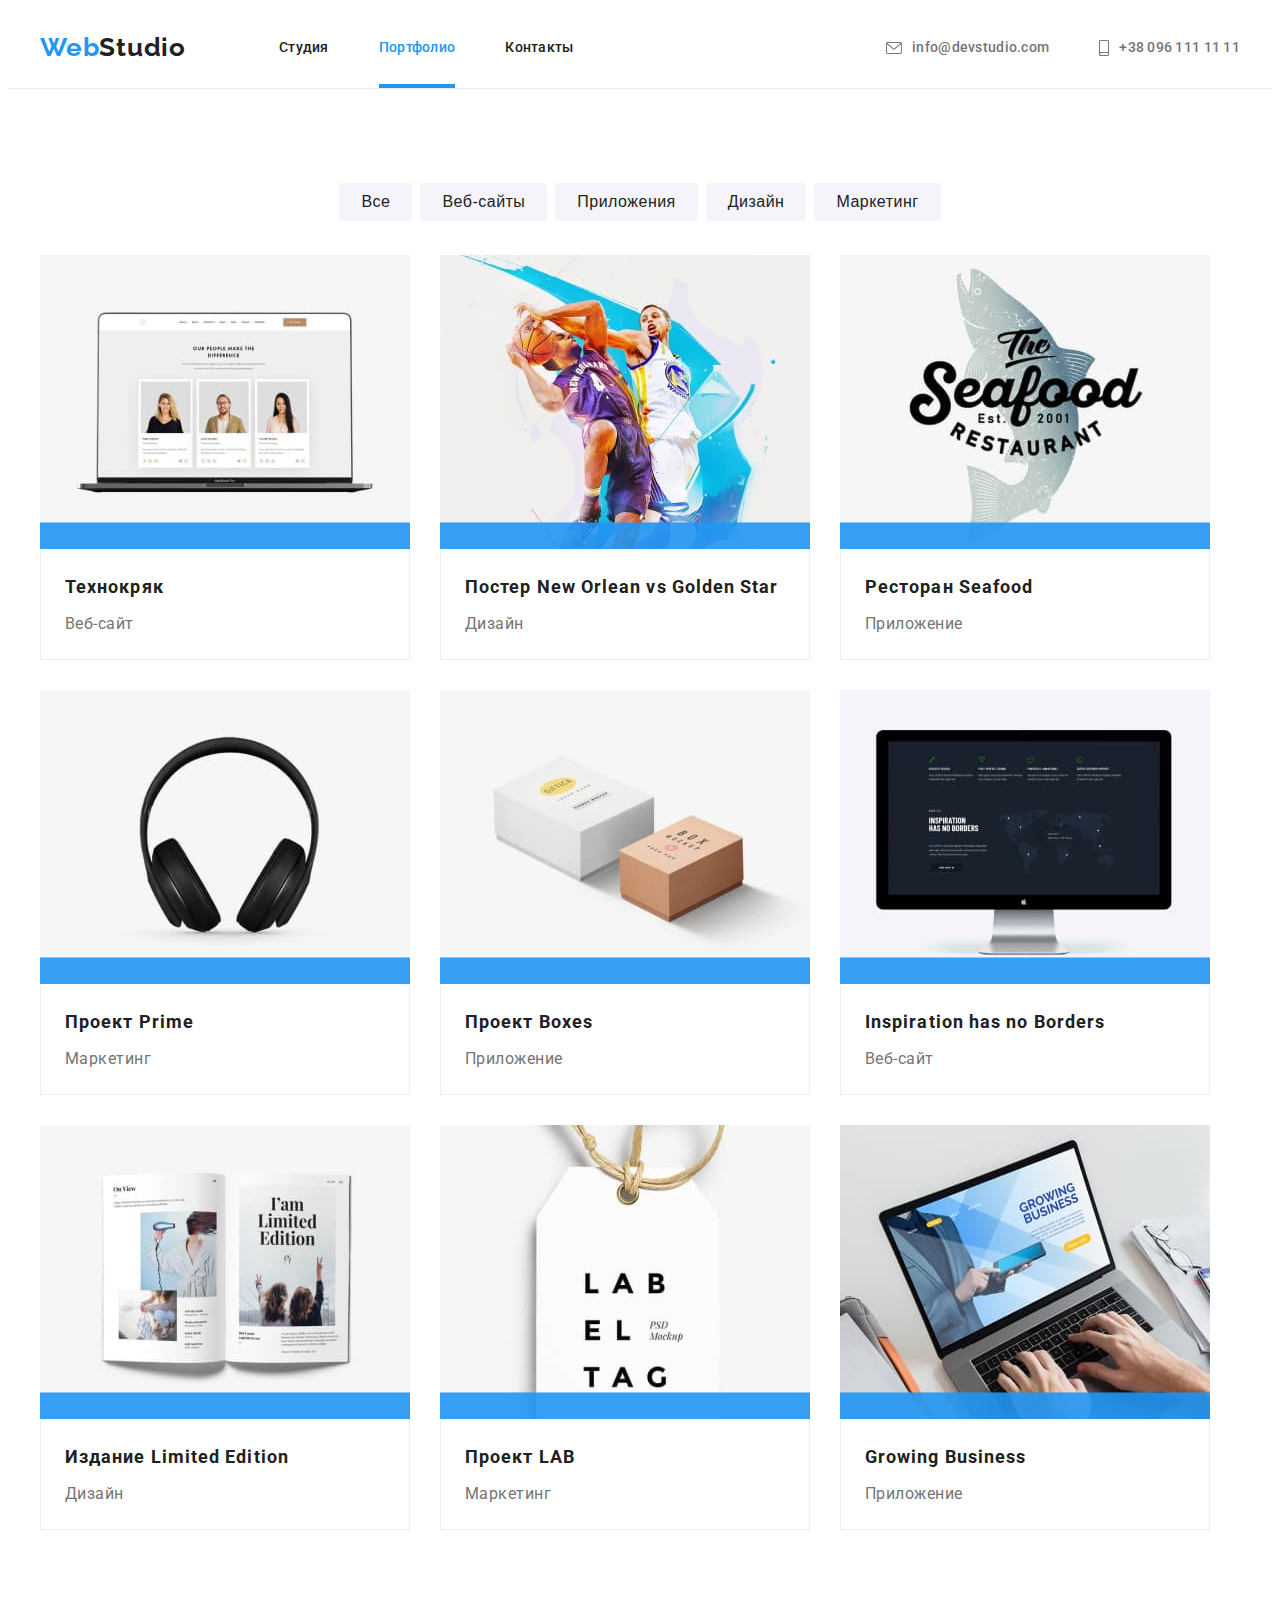
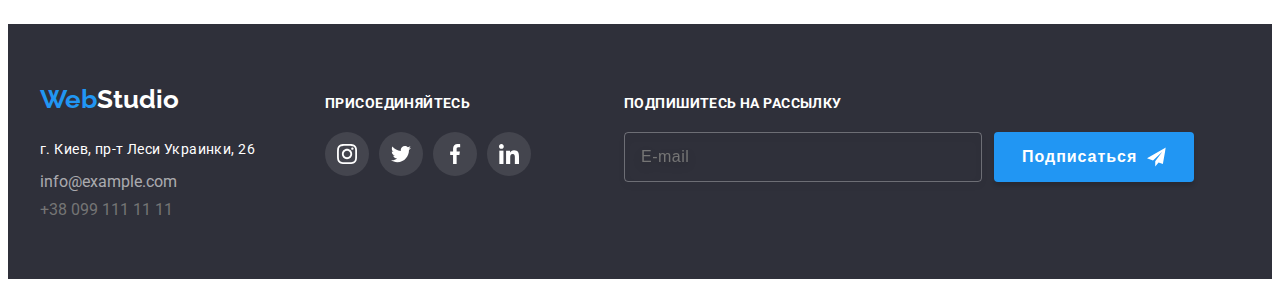
==== commit e3ae8df3: "sass" ====
--- a/portfolio.html
+++ b/portfolio.html
@@ -233,23 +233,23 @@
                         </li>
                     </ul> 
             </div>
-            <div class="footer-spam">             
-                    <p class="footer-spam-title title">подпишитесь на рассылку</p>                        
-                    <form class="footer-form">                                                     
-                           <input
-                                type="email"
-                                name="spam-email"
-                                placeholder="E-mail"
-                                id="e-mail"
-                                class="spam-email-input"
-                            />                                                                                                                                                    
-                            <button type="submit" class="spam-btn">Подписаться
-                                <svg class="spam-icon" width="24" height="24">
-                                    <use href="./images/icons.svg#icon-send"></use>
-                                </svg>
-                            </button>                     
-                    </form>
-            </div>            
+            <div class="footer-spam">                   
+                <p class="footer-spam-title title">подпишитесь на рассылку</p>                        
+                <form class="footer-form">
+                                                  
+                       <input
+                            type="email"
+                            name="spam-email"
+                            placeholder="E-mail"
+                            id="e-mail"
+                            class="spam-email-input"
+                        />                                                                                                                                                    
+                        <button type="submit" class="spam-btn">Подписаться
+                            <svg class="spam-icon" width="24" height="24">
+                                <use href="./images/icons.svg#icon-send"></use>
+                            </svg>
+                        </button>                                 
+                </form>                       
         </div>
         
 </footer>
--- a/css/main.css
+++ b/css/main.css
@@ -7,8 +7,7 @@
   border: 0;
   padding: 0;
   clip: rect(0 0 0 0);
-  -webkit-clip-path: inset(50%);
-          clip-path: inset(50%);
+  clip-path: inset(50%);
   margin: -1px;
 }
 
@@ -86,13 +85,6 @@
   text-align: center;
 }
 
-button {
-  cursor: pointer;
-  border-radius: 4px;
-  padding: 0;
-  border: none;
-}
-
 .section {
   padding-top: 94px;
   padding-bottom: 94px;
@@ -195,22 +187,6 @@
   fill: var(--accent-color);
 }
 
-.modal-input::-moz-placeholder {
-  font-style: normal;
-  font-weight: normal;
-  font-size: 12px;
-  line-height: 1.16;
-  letter-spacing: 0.01em;
-}
-
-.modal-input:-ms-input-placeholder {
-  font-style: normal;
-  font-weight: normal;
-  font-size: 12px;
-  line-height: 1.16;
-  letter-spacing: 0.01em;
-}
-
 .modal-input::placeholder {
   font-style: normal;
   font-weight: normal;
@@ -243,22 +219,6 @@
   transition: border-color 250ms cubic-bezier(0.4, 0, 0.2, 1);
 }
 
-.modal-comment::-moz-placeholder {
-  color: rgba(117, 117, 117, 0.5);
-  font-weight: normal;
-  font-size: 14px;
-  line-height: 1.14;
-  letter-spacing: 0.01em;
-}
-
-.modal-comment:-ms-input-placeholder {
-  color: rgba(117, 117, 117, 0.5);
-  font-weight: normal;
-  font-size: 14px;
-  line-height: 1.14;
-  letter-spacing: 0.01em;
-}
-
 .modal-comment::placeholder {
   color: rgba(117, 117, 117, 0.5);
   font-weight: normal;
@@ -440,7 +400,7 @@
 }
 
 .current::after {
-  content: "";
+  content: '';
   width: 100%;
   height: 4px;
   position: absolute;
@@ -491,4 +451,497 @@
   min-width: 200px;
   height: 50px;
   letter-spacing: 0.06em;
-}/*# sourceMappingURL=main.css.map */+}
+
+.features-icon {
+  display: flex;
+  align-items: center;
+  justify-content: center;
+  width: 270px;
+  height: 120px;
+  margin-bottom: 30px;
+  background-color: var(--background-color-secondary);
+  border-radius: 4px;
+}
+
+.features-icon-bg {
+  width: 70px;
+  height: 70px;
+}
+
+.features-title {
+  margin-bottom: 10px;
+  color: var(--header-text-color);
+  font-weight: bold;
+  font-size: 14px;
+  line-height: 1.14;
+  letter-spacing: 0.03em;
+  text-transform: uppercase;
+}
+
+.features-text {
+  margin-top: 0;
+  margin-bottom: 0;
+  color: var(--link-list-color);
+  font-weight: normal;
+  font-size: 14px;
+  line-height: 1.71;
+  letter-spacing: 0.03em;
+}
+
+.employment-list {
+  display: flex;
+  flex-wrap: wrap;
+}
+
+.employment-item {
+  margin-top: 0;
+  margin-right: 30px;
+}
+
+.employment-item:nth-child(3n) {
+  margin-right: 0;
+}
+
+.employment-overlay {
+  position: relative;
+  background-color: rgba(47, 48, 58, 0.8);
+  transform: translateY(-100%);
+  width: 370px;
+  height: 70px;
+}
+
+.employment-overlay-text {
+  position: absolute;
+  bottom: 0;
+  left: 0;
+  padding: 27px 82px;
+  color: var(--accent-filters-color);
+  font-style: normal;
+  font-weight: bold;
+  font-size: 14px;
+  line-height: 1.14;
+  text-align: center;
+  letter-spacing: 0.03em;
+  text-transform: uppercase;
+}
+
+.team {
+  background-color: var(--background-color-secondary);
+}
+
+.team-list {
+  display: flex;
+  flex-wrap: wrap;
+}
+
+.team-item {
+  width: 100% -90px/4;
+  margin-right: 30px;
+}
+
+.team-item:nth-child(4n) {
+  margin-right: 0;
+}
+
+.team-pre-title {
+  text-shadow: 0px 4px 4px rgba(0, 0, 0, 0.25);
+}
+
+.team-title {
+  margin-bottom: 10px;
+  color: var(--header-text-color);
+  font-weight: 500;
+  font-size: 16px;
+  line-height: 1.18;
+  letter-spacing: 0.03em;
+}
+
+.team-text {
+  margin-bottom: 16px;
+  color: var(--link-list-color);
+  font-weight: normal;
+  font-size: 16px;
+  line-height: 1.18;
+  letter-spacing: 0.03em;
+}
+
+.team-item-content {
+  padding-top: 30px;
+  padding-bottom: 30px;
+  text-align: center;
+  background-color: var(--accent-filters-color);
+  box-shadow: 0px 1px 3px rgba(0, 0, 0, 0.12), 0px 1px 1px rgba(0, 0, 0, 0.14), 0px 2px 1px rgba(0, 0, 0, 0.2);
+  border-radius: 0px 0px 4px 4px;
+}
+
+/*---------team-socials------------*/
+.team-socials-list {
+  display: flex;
+  justify-content: center;
+}
+
+.team-socials-item + .team-socials-item {
+  margin-left: 10px;
+}
+
+.team-socials-link {
+  display: flex;
+  align-items: center;
+  justify-content: center;
+  transition: color 250ms cubic-bezier(0.4, 0, 0.2, 1), background-color 250ms cubic-bezier(0.4, 0, 0.2, 1);
+  width: 44px;
+  height: 44px;
+  background-color: var(--accent-filters-color);
+  border-radius: 50%;
+  color: var(--socials-icon-color);
+}
+
+.team-socials-link:hover,
+.team-socials-link:focus {
+  background-color: var(--accent-color);
+  color: var(--accent-filters-color);
+}
+
+.team-socials-icon {
+  width: 20px;
+  height: 20px;
+  fill: currentColor;
+}
+
+.clents-container {
+  display: flex;
+  align-items: center;
+}
+
+.clients-list {
+  display: flex;
+  align-items: center;
+  justify-content: center;
+}
+
+.clients-item {
+  width: 170px;
+  height: 92px;
+}
+
+.clients-item + .clients-item {
+  margin-left: 30px;
+}
+
+.clients-link {
+  display: flex;
+  justify-content: center;
+  align-items: center;
+  transition: color 250ms cubic-bezier(0.4, 0, 0.2, 1), border-color 250ms cubic-bezier(0.4, 0, 0.2, 1);
+  width: 100%;
+  height: 100%;
+  color: var(--socials-icon-color);
+  box-sizing: border-box;
+  border: 1px solid var(--socials-icon-color);
+  border-radius: 4px;
+}
+
+.clients-link:hover,
+.clients-link:focus {
+  border-color: var(--accent-color);
+  color: var(--accent-color);
+}
+
+.clients-icon {
+  width: 106px;
+  height: 60px;
+  fill: currentColor;
+}
+
+.portfilio-container {
+  display: flex;
+  align-items: center;
+}
+
+.portfolio-list {
+  display: flex;
+  justify-content: center;
+  margin-top: 0;
+  margin-bottom: 34px;
+}
+
+.portfolio-item + .portfolio-item {
+  margin-left: 8px;
+}
+
+.portfolio-btn {
+  transition: color 250ms cubic-bezier(0.4, 0, 0.2, 1), background-color 250ms cubic-bezier(0.4, 0, 0.2, 1), box-shadow 250ms cubic-bezier(0.4, 0, 0.2, 1);
+  padding: 6px 22px;
+  color: var(--header-text-color);
+  background-color: var(--background-color-secondary);
+  border-color: transparent;
+  text-align: center;
+  font-weight: 500;
+  font-size: 16px;
+  line-height: 1.62;
+  letter-spacing: 0.03em;
+}
+
+.portfolio-btn:hover,
+.portfolio-btn:focus {
+  color: var(--accent-filters-color);
+  background: var(--accent-color);
+  box-shadow: 0px 3px 1px rgba(0, 0, 0, 0.1), 0px 1px 2px rgba(0, 0, 0, 0.08), 0px 2px 2px rgba(0, 0, 0, 0.12);
+}
+
+.projects-list {
+  display: flex;
+  flex-wrap: wrap;
+}
+
+.projects-item {
+  width: 100% -60px/3;
+  margin-right: 30px;
+  margin-bottom: 30px;
+}
+
+.projects-item:nth-child(3n) {
+  margin-right: 0;
+}
+
+.projects-item:nth-last-child(-n + 3) {
+  margin-bottom: 0;
+}
+
+.projects-link {
+  display: block;
+  transition: box-shadow 250ms cubic-bezier(0.4, 0, 0.2, 1);
+}
+
+.projects-link:hover,
+.projects-link:focus {
+  box-shadow: 0px 1px 1px rgba(0, 0, 0, 0.12), 0px 4px 4px rgba(0, 0, 0, 0.06), 1px 4px 6px rgba(0, 0, 0, 0.16);
+}
+
+.projects-ovelay {
+  position: relative;
+  overflow: hidden;
+  background: rgba(33, 150, 243, 0.9);
+}
+
+.projects-overlay-text {
+  position: absolute;
+  transform: translateY(100%);
+  transition: transform 250ms cubic-bezier(0.4, 0, 0.2, 1);
+  top: 0;
+  left: 0;
+  padding: 64px 24px;
+  width: 100%;
+  color: var(--accent-filters-color);
+  background-color: rgba(33, 150, 243, 0.9);
+  font-style: normal;
+  font-weight: normal;
+  font-size: 18px;
+  line-height: 1.55;
+  letter-spacing: 0.03em;
+}
+
+.projects-link:hover .projects-overlay-text,
+.projects-link:focus .projects-overlay-text {
+  transform: translateY(0);
+}
+
+.borders {
+  box-sizing: border-box;
+  padding-right: 24px;
+  padding-left: 24px;
+  padding-top: 20px;
+  padding-bottom: 20px;
+  background: var(--accent-filters-color);
+  border: 1px solid var(--border-color);
+  border-top: none;
+}
+
+.about-title {
+  margin-bottom: 4px;
+  color: var(--header-text-color);
+  font-weight: bold;
+  font-size: 18px;
+  line-height: 2;
+  letter-spacing: 0.06em;
+}
+
+.about-after-title {
+  color: var(--link-list-color);
+  font-weight: normal;
+  font-size: 16px;
+  line-height: 1.87;
+  letter-spacing: 0.03em;
+}
+
+.footer {
+  padding-top: 60px;
+  padding-bottom: 60px;
+  background-color: var(--background-color);
+}
+
+.footer-logo {
+  display: inline-block;
+  margin-bottom: 20px;
+  color: var(--accent-color);
+  font-family: Raleway;
+  font-weight: bold;
+  font-size: 26px;
+  line-height: 1.19;
+  letter-spacing: 0.03;
+}
+
+.footer-web-color {
+  color: var(--accent-filters-color);
+}
+
+.footer-address-list {
+  font-style: normal;
+}
+
+.footer-address-item:not(:last-child) {
+  margin-bottom: 9px;
+}
+
+.footer-address-list .footer-link-address {
+  color: var(--accent-filters-color);
+  font-weight: normal;
+  font-size: 14px;
+  line-height: 2;
+  letter-spacing: 0.03em;
+}
+
+.footer-link-tel {
+  transition: color 250ms cubic-bezier(0.4, 0, 0.2, 1);
+  color: var(--link-list-color);
+}
+
+.footer-link-tel:hover,
+.footer-link-tel:focus {
+  color: var(--accent-color);
+}
+
+.footer-link-mail {
+  transition: color 250ms cubic-bezier(0.4, 0, 0.2, 1);
+  color: var(--address-list-color);
+}
+
+.footer-link-mail:hover,
+.footer-link-mail:focus {
+  color: var(--accent-color);
+}
+
+/*-------footer socials icon---------*/
+.footer-container {
+  display: flex;
+  align-items: baseline;
+}
+
+.footer-socials {
+  margin-left: 70px;
+}
+
+.footer-socials-title {
+  margin-bottom: 20px;
+  color: var(--accent-filters-color);
+  font-weight: bold;
+  font-size: 14px;
+  line-height: 1.14;
+  letter-spacing: 0.03em;
+  text-transform: uppercase;
+}
+
+.footer-socials-list {
+  display: flex;
+}
+
+.footer-socials-link {
+  display: flex;
+  align-items: center;
+  justify-content: center;
+  transition: background-color 250ms cubic-bezier(0.4, 0, 0.2, 1);
+  width: 44px;
+  height: 44px;
+  border-radius: 50%;
+  background-color: var(--footer-icon-color);
+  color: var(--accent-filters-color);
+}
+
+.footer-socials-link:hover,
+.footer-socials-link:focus {
+  background-color: var(--accent-color);
+}
+
+.footer-socials-item + .footer-socials-item {
+  margin-left: 10px;
+}
+
+.footer-socials-icon {
+  width: 20px;
+  height: 20px;
+  fill: currentColor;
+}
+
+/*--------footer spam----------*/
+.footer-spam {
+  margin-left: 93px;
+}
+
+.footer-spam-title {
+  display: flex;
+  margin-bottom: 20px;
+  color: var(--accent-filters-color);
+  font-weight: bold;
+  font-size: 14px;
+  line-height: 1.14;
+  letter-spacing: 0.03em;
+  text-transform: uppercase;
+}
+
+.footer-form {
+  display: flex;
+}
+
+.spam-email-input {
+  display: flex;
+  align-items: center;
+  padding-left: 16px;
+  width: 358px;
+  height: 50px;
+  color: rgba(255, 255, 255, 0.6);
+  background-color: transparent;
+  border: none;
+  border: 1px solid rgba(255, 255, 255, 0.3);
+  box-sizing: border-box;
+  filter: drop-shadow(0px 4px 4px rgba(0, 0, 0, 0.15));
+  border-radius: 4px;
+  font-weight: normal;
+  font-size: 16px;
+  line-height: 1.25;
+  letter-spacing: 0.03em;
+}
+
+.spam-btn {
+  display: inline-flex;
+  text-align: center;
+  align-items: center;
+  margin-left: 12px;
+  padding: 13px 28px;
+  width: 200px;
+  height: 50px;
+  color: var(--accent-filters-color);
+  background: var(--accent-color);
+  text-decoration: none;
+  font-weight: bold;
+  font-size: 16px;
+  line-height: 1.87;
+  letter-spacing: 0.06em;
+  box-shadow: 0px 4px 4px rgba(0, 0, 0, 0.15);
+}
+
+.spam-icon {
+  margin-left: 10px;
+  color: var(--accent-filters-color);
+}
+/*# sourceMappingURL=main.css.map */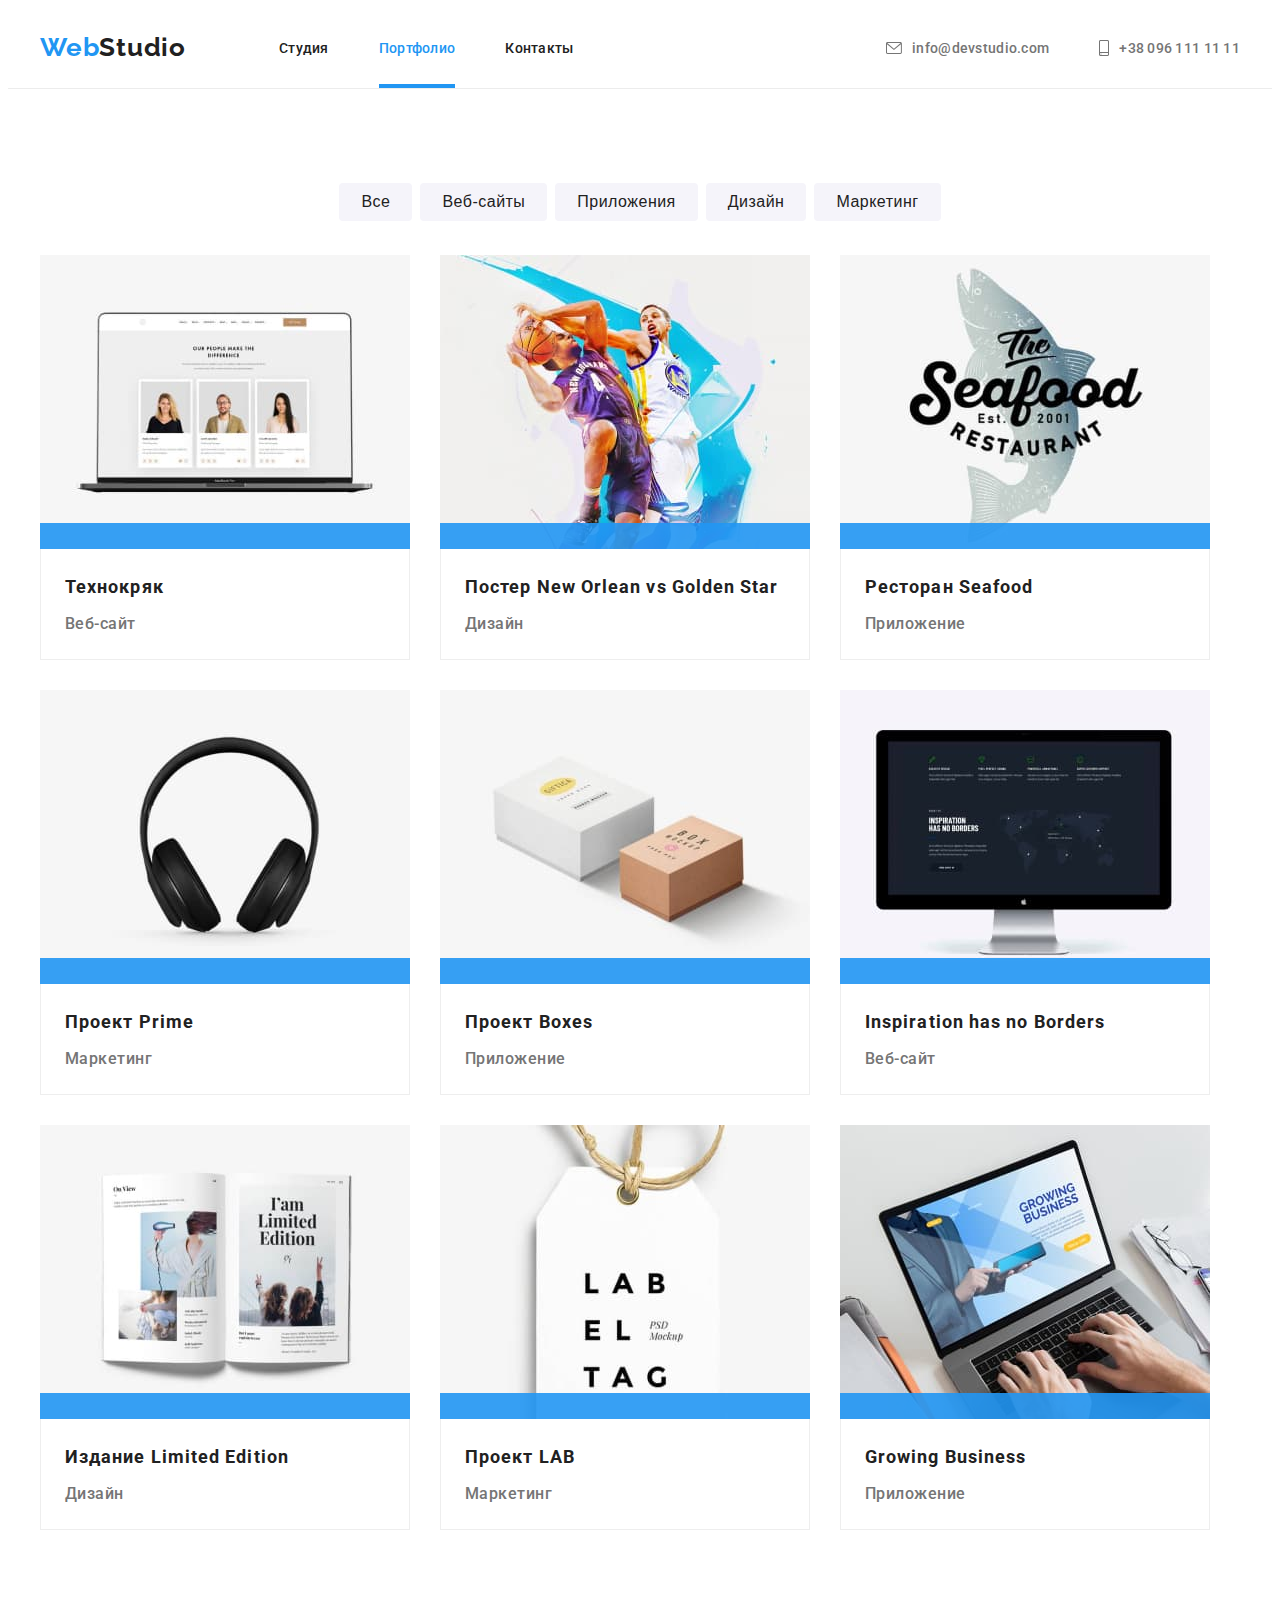
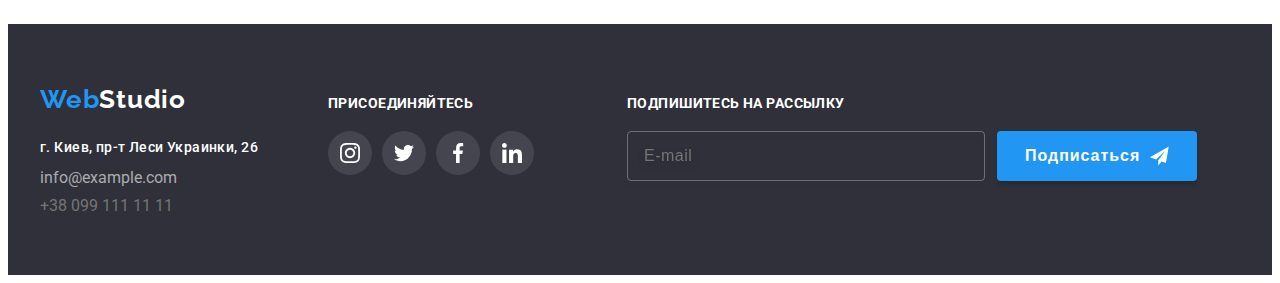
==== commit 2c9062c5: "bem" ====
--- a/portfolio.html
+++ b/portfolio.html
@@ -16,38 +16,37 @@
         crossorigin="anonymous" referrerpolicy="no-referrer" />
     <link rel="stylesheet" href="./css/styles.css" />
     <link rel="stylesheet" href="./css/main.css" />
+    <link rel="stylesheet" href="./css/main.min.css" />
 </head>
 
 <body>
     <!--шапка сайта-->
     <header class="header">
-        <div class="container header-container">
+        <div class="container header__container">
             <nav class="navigation">
                 <a class="header-logo" lang="en" href="./index.html">Web<span class="header-web-color">Studio</span></a>
-                <div class="header-border">
-                <ul class="header-list list">
-                    <li class="header-item"><a class="header-link" href="./index.html">Студия</a></li>
-                    <li class="header-item"><a class="header-link current" href="./portfolio.html">Портфолио</a></li>
-                    <li class="header-item"><a class="header-link" href="./contacts.html">Контакты</a></li>
+                <ul class="nav-list list">
+                    <li class="nav-list__item"><a href="./index.html" class="contact-link">Студия</a></li>
+                    <li class="nav-list__item"><a href="./portfolio.html" class="contact-link current">Портфолио</a></li>
+                    <li class="nav-list__item"><a href="./contacts.html" class="contact-link">Контакты</a></li>
                 </ul>
-                </div>
-            </nav>
-            <ul class="header-list list">
-                <li class="header-item">
-                    <a class="header-link-mail" href="mailto:info@devstudio.com">
+            </nav>   
+            <ul class="contact-list list">
+                <li class="contact-list__item">
+                    <a class="contact-link-mail" href="mailto:info@devstudio.com">
                         <svg class="header-contact-icon" width="16" height="12">
                             <use href="./images/icons.svg#icon-envelope"></use>
                         </svg>
                     info@devstudio.com</a>    
                 </li>
-                <li class="header-item">
-                    <a class="header-link-tel" href="tel.:+380961111111">
+                <li class="contact-list__item">
+                    <a class="contact-link-tel" href="tel.:+380961111111">
                         <svg class="header-contact-icon" width="10" height="16">
                             <use href="./images/icons.svg#icon-smartphone"></use>
                         </svg>
                     +38 096 111 11 11</a>
                 </li>
-            </ul>
+            </ul>            
         </div>
     </header>
     <!--hero-->
--- a/css/main.css
+++ b/css/main.css
@@ -67,6 +67,11 @@
   border: none;
 }
 
+.modal-check-text, .modal-check-text span, .modal-check-link, .modal-btn-submit, .header__container, .navigation, .contact-link-mail, .contact-link-tel, .features-icon, .team-socials-link, .clents-container, .clients-list, .clients-link, .portfilio-container, .footer-socials-list, .footer-socials-link, .spam-email-input {
+  display: flex;
+  align-items: center;
+}
+
 .container {
   width: 1200px;
   padding-left: 15px;
@@ -78,11 +83,11 @@
 .title {
   margin-bottom: 50px;
   color: var(--header-text-color);
-  font-weight: bold;
+  text-align: center;
   font-size: 36px;
-  line-height: 1.16;
-  letter-spacing: 0.03em;
-  text-align: center;
+  font-weight: 700;
+  line-height: 42px;
+  letter-spacing: 0.03em;
 }
 
 .section {
@@ -132,27 +137,27 @@
   transition: fill 250ms cubic-bezier(0.4, 0, 0.2, 1);
 }
 
-.modal-close-btn:hover .modal-close-icon {
-  fill: var(--accent-color);
-}
-
+.modal-close-btn:hover .modal-close-icon,
 .modal-close-btn:focus .modal-close-icon {
   fill: var(--accent-color);
 }
 
-/*-----modal-form-----*/
 .modal-title {
   margin-bottom: 30px;
   color: var(--header-text-color);
-  font-weight: bold;
+  text-align: center;
   font-size: 20px;
-  line-height: 1.15;
-  text-align: center;
+  font-weight: 700;
+  line-height: 23px;
   letter-spacing: 0.03em;
 }
 
 .modal-input-wrap {
   position: relative;
+}
+
+.modal-field {
+  margin-bottom: 10px;
 }
 
 .modal-icon {
@@ -163,15 +168,18 @@
   transition: fill 250ms cubic-bezier(0.4, 0, 0.2, 1);
 }
 
-.modal-field {
-  margin-bottom: 10px;
+.modal-input:focus + .modal-icon {
+  fill: var(--accent-color);
 }
 
 .modal-input {
   padding-left: 42px;
   width: 100%;
   height: 40px;
-  font-size: 14px;
+  font-size: 12px;
+  font-weight: 500;
+  line-height: 14px;
+  letter-spacing: 0.01em;
   border: 1px solid rgba(33, 33, 33, 0.2);
   box-sizing: border-box;
   border-radius: 4px;
@@ -183,15 +191,11 @@
   border-color: var(--accent-color);
 }
 
-.modal-input:focus + .modal-icon {
-  fill: var(--accent-color);
-}
-
 .modal-input::placeholder {
   font-style: normal;
-  font-weight: normal;
   font-size: 12px;
-  line-height: 1.16;
+  font-weight: 500;
+  line-height: 14px;
   letter-spacing: 0.01em;
 }
 
@@ -199,9 +203,9 @@
   display: flex;
   margin-bottom: 4px;
   color: var(--link-list-color);
-  font-weight: normal;
   font-size: 12px;
-  line-height: 1.16;
+  font-weight: 500;
+  line-height: 14px;
   letter-spacing: 0.01em;
 }
 
@@ -219,35 +223,44 @@
   transition: border-color 250ms cubic-bezier(0.4, 0, 0.2, 1);
 }
 
+.modal-comment:focus {
+  border-color: var(--accent-color);
+}
+
 .modal-comment::placeholder {
   color: rgba(117, 117, 117, 0.5);
-  font-weight: normal;
-  font-size: 14px;
-  line-height: 1.14;
+  font-size: 14px;
+  font-weight: 500;
+  line-height: 16px;
   letter-spacing: 0.01em;
-}
-
-.modal-comment:focus {
-  border-color: var(--accent-color);
 }
 
 .modal-check {
   transition: border-color 250ms cubic-bezier(0.4, 0, 0.2, 1);
 }
 
+.modal-check:checked + .modal-check-text > span {
+  background-color: var(--accent-color);
+  border: none;
+}
+
+.modal-check:checked + .modal-check-text svg {
+  fill: var(--accent-filters-color);
+}
+
+.modal-check:focus + .modal-check-text > span {
+  border-color: var(--accent-color);
+}
+
 .modal-check-text {
-  display: flex;
-  align-items: center;
-  font-weight: normal;
+  font-size: 14px;
+  font-weight: 500;
+  line-height: 24px;
+  letter-spacing: 0.03em;
   color: var(--link-list-color);
-  font-size: 14px;
-  line-height: 1.71;
-  letter-spacing: 0.03em;
 }
 
 .modal-check-text span {
-  display: flex;
-  align-items: center;
   justify-content: center;
   margin-right: 8px;
   width: 16px;
@@ -257,8 +270,6 @@
 }
 
 .modal-check-link {
-  display: flex;
-  align-items: center;
   padding: 5px;
   color: var(--accent-color);
   text-decoration: underline;
@@ -266,19 +277,6 @@
 
 .modal-check-icon {
   fill: transparent;
-}
-
-.modal-check:focus + .modal-check-text > span {
-  border-color: var(--accent-color);
-}
-
-.modal-check:checked + .modal-check-text > span {
-  background-color: var(--accent-color);
-  border: none;
-}
-
-.modal-check:checked + .modal-check-text svg {
-  fill: var(--accent-filters-color);
 }
 
 .modal-btn {
@@ -289,21 +287,18 @@
   height: 50px;
   color: var(--accent-filters-color);
   background: var(--modal-btn-color);
-  font-weight: bold;
   font-size: 16px;
-  line-height: 1.87;
+  font-weight: 700;
+  line-height: 30px;
   letter-spacing: 0.06em;
   transition: box-shadow 250ms cubic-bezier(0.4, 0, 0.2, 1);
 }
 
-.modal-btn:hover,
-.modal-btn:focus {
+.modal-btn:hover, .modal-btn:focus {
   box-shadow: 0px 4px 4px rgba(0, 0, 0, 0.15);
 }
 
 .modal-btn-submit {
-  display: flex;
-  align-items: center;
   text-align: center;
 }
 
@@ -319,16 +314,6 @@
 
 .header {
   border-bottom: 1px solid #ececec;
-}
-
-.header-container {
-  display: flex;
-  align-items: center;
-}
-
-.navigation {
-  display: flex;
-  align-items: center;
 }
 
 .header-logo {
@@ -338,9 +323,9 @@
   margin-right: 93px;
   color: var(--accent-color);
   font-family: Raleway;
-  font-weight: bold;
   font-size: 26px;
-  line-height: 1.19;
+  font-weight: 700;
+  line-height: 31px;
   letter-spacing: 0.03em;
 }
 
@@ -348,20 +333,33 @@
   color: var(--header-text-color);
 }
 
-.header-list {
+.nav-list {
   display: flex;
   margin-left: auto;
-  font-weight: 500;
-  font-size: 14px;
-  line-height: 1.14;
+  font-size: 14px;
+  font-weight: 500;
+  line-height: 16px;
   letter-spacing: 0.02em;
 }
 
-.header-item + .header-item {
+.nav-list__item + .nav-list__item {
   margin-left: 50px;
 }
 
-.header-link {
+.contact-list {
+  display: flex;
+  margin-left: auto;
+  font-size: 14px;
+  font-weight: 500;
+  line-height: 16px;
+  letter-spacing: 0.02em;
+}
+
+.contact-list__item + .contact-list__item {
+  margin-left: 50px;
+}
+
+.contact-link {
   display: flex;
   transition: color 250ms cubic-bezier(0.4, 0, 0.2, 1);
   padding-top: 32px;
@@ -369,28 +367,29 @@
   color: var(--header-text-color);
 }
 
-.header-link:hover,
-.header-link:focus {
-  color: var(--accent-color);
-}
-
-.header-link-mail,
-.header-link-tel {
-  display: flex;
-  align-items: center;
+.contact-link:hover, .contact-link:focus {
+  color: var(--accent-color);
+}
+
+.contact-link-mail {
   transition: color 250ms cubic-bezier(0.4, 0, 0.2, 1);
   padding-top: 32px;
   padding-bottom: 32px;
   color: var(--link-list-color);
 }
 
-.header-link-mail:hover,
-.header-link-mail:focus {
-  color: var(--accent-color);
-}
-
-.header-link-tel:hover,
-.header-link-tel:focus {
+.contact-link-mail:hover, .contact-link-mail:focus {
+  color: var(--accent-color);
+}
+
+.contact-link-tel {
+  transition: color 250ms cubic-bezier(0.4, 0, 0.2, 1);
+  padding-top: 32px;
+  padding-bottom: 32px;
+  color: var(--link-list-color);
+}
+
+.contact-link-tel:hover, .contact-link-tel:focus {
   color: var(--accent-color);
 }
 
@@ -409,7 +408,7 @@
   bottom: 0;
 }
 
-.header-link.current[href="./portfolio.html"] {
+.contact-link.current[href="./portfolio.html"] {
   color: var(--accent-color);
 }
 
@@ -433,9 +432,9 @@
 .hero-title {
   margin-bottom: 30px;
   color: var(--accent-filters-color);
+  font-size: 44px;
   font-weight: 900;
-  font-size: 44px;
-  line-height: 1.36;
+  line-height: 60px;
   letter-spacing: 0.06em;
   text-transform: uppercase;
 }
@@ -445,17 +444,28 @@
   color: var(--accent-filters-color);
   background: var(--accent-color);
   font-family: inherit;
-  font-weight: bold;
   font-size: 16px;
-  line-height: 1.87;
+  font-weight: 700;
+  line-height: 30px;
+  letter-spacing: 0.06em;
   min-width: 200px;
   height: 50px;
-  letter-spacing: 0.06em;
+}
+
+.features-list {
+  display: flex;
+  flex-wrap: wrap;
+}
+
+.features-item {
+  width: 270px;
+}
+
+.features-item:not(:last-child) {
+  margin-right: 30px;
 }
 
 .features-icon {
-  display: flex;
-  align-items: center;
   justify-content: center;
   width: 270px;
   height: 120px;
@@ -472,9 +482,9 @@
 .features-title {
   margin-bottom: 10px;
   color: var(--header-text-color);
-  font-weight: bold;
-  font-size: 14px;
-  line-height: 1.14;
+  font-size: 14px;
+  font-weight: 700;
+  line-height: 16px;
   letter-spacing: 0.03em;
   text-transform: uppercase;
 }
@@ -483,9 +493,9 @@
   margin-top: 0;
   margin-bottom: 0;
   color: var(--link-list-color);
-  font-weight: normal;
-  font-size: 14px;
-  line-height: 1.71;
+  font-size: 14px;
+  font-weight: 500;
+  line-height: 24px;
   letter-spacing: 0.03em;
 }
 
@@ -517,11 +527,10 @@
   left: 0;
   padding: 27px 82px;
   color: var(--accent-filters-color);
-  font-style: normal;
-  font-weight: bold;
-  font-size: 14px;
-  line-height: 1.14;
   text-align: center;
+  font-size: 14px;
+  font-weight: 500;
+  line-height: 16px;
   letter-spacing: 0.03em;
   text-transform: uppercase;
 }
@@ -551,18 +560,18 @@
 .team-title {
   margin-bottom: 10px;
   color: var(--header-text-color);
-  font-weight: 500;
   font-size: 16px;
-  line-height: 1.18;
+  font-weight: 500;
+  line-height: 19px;
   letter-spacing: 0.03em;
 }
 
 .team-text {
   margin-bottom: 16px;
   color: var(--link-list-color);
-  font-weight: normal;
   font-size: 16px;
-  line-height: 1.18;
+  font-weight: 500;
+  line-height: 19px;
   letter-spacing: 0.03em;
 }
 
@@ -575,7 +584,6 @@
   border-radius: 0px 0px 4px 4px;
 }
 
-/*---------team-socials------------*/
 .team-socials-list {
   display: flex;
   justify-content: center;
@@ -586,8 +594,6 @@
 }
 
 .team-socials-link {
-  display: flex;
-  align-items: center;
   justify-content: center;
   transition: color 250ms cubic-bezier(0.4, 0, 0.2, 1), background-color 250ms cubic-bezier(0.4, 0, 0.2, 1);
   width: 44px;
@@ -597,8 +603,7 @@
   color: var(--socials-icon-color);
 }
 
-.team-socials-link:hover,
-.team-socials-link:focus {
+.team-socials-link:hover, .team-socials-link:focus {
   background-color: var(--accent-color);
   color: var(--accent-filters-color);
 }
@@ -609,14 +614,7 @@
   fill: currentColor;
 }
 
-.clents-container {
-  display: flex;
-  align-items: center;
-}
-
 .clients-list {
-  display: flex;
-  align-items: center;
   justify-content: center;
 }
 
@@ -630,9 +628,7 @@
 }
 
 .clients-link {
-  display: flex;
   justify-content: center;
-  align-items: center;
   transition: color 250ms cubic-bezier(0.4, 0, 0.2, 1), border-color 250ms cubic-bezier(0.4, 0, 0.2, 1);
   width: 100%;
   height: 100%;
@@ -642,8 +638,7 @@
   border-radius: 4px;
 }
 
-.clients-link:hover,
-.clients-link:focus {
+.clients-link:hover, .clients-link:focus {
   border-color: var(--accent-color);
   color: var(--accent-color);
 }
@@ -652,11 +647,6 @@
   width: 106px;
   height: 60px;
   fill: currentColor;
-}
-
-.portfilio-container {
-  display: flex;
-  align-items: center;
 }
 
 .portfolio-list {
@@ -677,14 +667,13 @@
   background-color: var(--background-color-secondary);
   border-color: transparent;
   text-align: center;
-  font-weight: 500;
   font-size: 16px;
-  line-height: 1.62;
-  letter-spacing: 0.03em;
-}
-
-.portfolio-btn:hover,
-.portfolio-btn:focus {
+  font-weight: 500;
+  line-height: 26px;
+  letter-spacing: 0.03em;
+}
+
+.portfolio-btn:hover, .portfolio-btn:focus {
   color: var(--accent-filters-color);
   background: var(--accent-color);
   box-shadow: 0px 3px 1px rgba(0, 0, 0, 0.1), 0px 1px 2px rgba(0, 0, 0, 0.08), 0px 2px 2px rgba(0, 0, 0, 0.12);
@@ -714,9 +703,13 @@
   transition: box-shadow 250ms cubic-bezier(0.4, 0, 0.2, 1);
 }
 
-.projects-link:hover,
-.projects-link:focus {
+.projects-link:hover, .projects-link:focus {
   box-shadow: 0px 1px 1px rgba(0, 0, 0, 0.12), 0px 4px 4px rgba(0, 0, 0, 0.06), 1px 4px 6px rgba(0, 0, 0, 0.16);
+}
+
+.projects-link:hover .projects-overlay-text,
+.projects-link:focus .projects-overlay-text {
+  transform: translateY(0);
 }
 
 .projects-ovelay {
@@ -736,15 +729,10 @@
   color: var(--accent-filters-color);
   background-color: rgba(33, 150, 243, 0.9);
   font-style: normal;
-  font-weight: normal;
   font-size: 18px;
-  line-height: 1.55;
-  letter-spacing: 0.03em;
-}
-
-.projects-link:hover .projects-overlay-text,
-.projects-link:focus .projects-overlay-text {
-  transform: translateY(0);
+  font-weight: 500;
+  line-height: 28px;
+  letter-spacing: 0.03em;
 }
 
 .borders {
@@ -761,17 +749,17 @@
 .about-title {
   margin-bottom: 4px;
   color: var(--header-text-color);
-  font-weight: bold;
   font-size: 18px;
-  line-height: 2;
+  font-weight: 700;
+  line-height: 36px;
   letter-spacing: 0.06em;
 }
 
 .about-after-title {
   color: var(--link-list-color);
-  font-weight: normal;
   font-size: 16px;
-  line-height: 1.87;
+  font-weight: 500;
+  line-height: 30px;
   letter-spacing: 0.03em;
 }
 
@@ -781,15 +769,20 @@
   background-color: var(--background-color);
 }
 
+.footer-container {
+  display: flex;
+  align-items: baseline;
+}
+
 .footer-logo {
   display: inline-block;
   margin-bottom: 20px;
   color: var(--accent-color);
   font-family: Raleway;
-  font-weight: bold;
   font-size: 26px;
-  line-height: 1.19;
-  letter-spacing: 0.03;
+  font-weight: 700;
+  line-height: 31px;
+  letter-spacing: 0.03em;
 }
 
 .footer-web-color {
@@ -800,15 +793,23 @@
   font-style: normal;
 }
 
+.footer-address-list .footer-link-address {
+  color: var(--accent-filters-color);
+  font-size: 14px;
+  font-weight: 500;
+  line-height: 24px;
+  letter-spacing: 0.03em;
+}
+
 .footer-address-item:not(:last-child) {
   margin-bottom: 9px;
 }
 
 .footer-address-list .footer-link-address {
   color: var(--accent-filters-color);
-  font-weight: normal;
-  font-size: 14px;
-  line-height: 2;
+  font-size: 14px;
+  font-weight: 500;
+  line-height: 24px;
   letter-spacing: 0.03em;
 }
 
@@ -817,8 +818,7 @@
   color: var(--link-list-color);
 }
 
-.footer-link-tel:hover,
-.footer-link-tel:focus {
+.footer-link-tel:hover, .footer-link-tel:focus {
   color: var(--accent-color);
 }
 
@@ -827,15 +827,8 @@
   color: var(--address-list-color);
 }
 
-.footer-link-mail:hover,
-.footer-link-mail:focus {
-  color: var(--accent-color);
-}
-
-/*-------footer socials icon---------*/
-.footer-container {
-  display: flex;
-  align-items: baseline;
+.footer-link-mail:hover, .footer-link-mail:focus {
+  color: var(--accent-color);
 }
 
 .footer-socials {
@@ -845,20 +838,14 @@
 .footer-socials-title {
   margin-bottom: 20px;
   color: var(--accent-filters-color);
-  font-weight: bold;
-  font-size: 14px;
-  line-height: 1.14;
+  font-size: 14px;
+  font-weight: 700;
+  line-height: 16px;
   letter-spacing: 0.03em;
   text-transform: uppercase;
 }
 
-.footer-socials-list {
-  display: flex;
-}
-
 .footer-socials-link {
-  display: flex;
-  align-items: center;
   justify-content: center;
   transition: background-color 250ms cubic-bezier(0.4, 0, 0.2, 1);
   width: 44px;
@@ -868,8 +855,7 @@
   color: var(--accent-filters-color);
 }
 
-.footer-socials-link:hover,
-.footer-socials-link:focus {
+.footer-socials-link:hover, .footer-socials-link:focus {
   background-color: var(--accent-color);
 }
 
@@ -883,7 +869,6 @@
   fill: currentColor;
 }
 
-/*--------footer spam----------*/
 .footer-spam {
   margin-left: 93px;
 }
@@ -892,9 +877,9 @@
   display: flex;
   margin-bottom: 20px;
   color: var(--accent-filters-color);
-  font-weight: bold;
-  font-size: 14px;
-  line-height: 1.14;
+  font-size: 14px;
+  font-weight: 700;
+  line-height: 16px;
   letter-spacing: 0.03em;
   text-transform: uppercase;
 }
@@ -904,8 +889,6 @@
 }
 
 .spam-email-input {
-  display: flex;
-  align-items: center;
   padding-left: 16px;
   width: 358px;
   height: 50px;
@@ -916,9 +899,9 @@
   box-sizing: border-box;
   filter: drop-shadow(0px 4px 4px rgba(0, 0, 0, 0.15));
   border-radius: 4px;
-  font-weight: normal;
   font-size: 16px;
-  line-height: 1.25;
+  font-weight: 500;
+  line-height: 20px;
   letter-spacing: 0.03em;
 }
 
@@ -933,9 +916,9 @@
   color: var(--accent-filters-color);
   background: var(--accent-color);
   text-decoration: none;
-  font-weight: bold;
   font-size: 16px;
-  line-height: 1.87;
+  font-weight: 700;
+  line-height: 30px;
   letter-spacing: 0.06em;
   box-shadow: 0px 4px 4px rgba(0, 0, 0, 0.15);
 }
--- a/css/main.min.css
+++ b/css/main.min.css
@@ -0,0 +1,2 @@
+.visually-hidden{position:absolute;white-space:nowrap;width:1px;height:1px;overflow:hidden;border:0;padding:0;clip:rect(0 0 0 0);clip-path:inset(50%);margin:-1px}:root{--header-text-color: #212121;--link-list-color: #757575;--address-list-color: rgba(255, 255, 255, 0.6);--accent-color: #2196f3;--accent-filters-color: #ffffff;--background-color: #2f303a;--background-color-secondary: #f5f4fa;--border-color: #eeeeee;--socials-icon-color: #afb1b8;--footer-icon-color: rgba(255, 255, 255, 0.1);--modal-btn-color: #188CE8}body{font-family:"Roboto", sans-serif;color:var(--header-text-color)}.list{padding:0;margin:0;list-style:none}a{text-decoration:none}p,h1,h2,h3,h4,h5,h6{margin:0}ul{margin:0;padding:0}img{display:block;max-width:100%}button{cursor:pointer;border-radius:4px;padding:0;border:none}.modal-check-text,.modal-check-text span,.modal-check-link,.modal-btn-submit,.header__container,.navigation,.contact-link-mail,.contact-link-tel,.features-icon,.team-socials-link,.clents-container,.clients-list,.clients-link,.portfilio-container,.footer-socials-list,.footer-socials-link,.spam-email-input{display:flex;align-items:center}.container{width:1200px;padding-left:15px;padding-right:15px;margin-left:auto;margin-right:auto}.title{margin-bottom:50px;color:var(--header-text-color);text-align:center;font-size:36px;font-weight:700;line-height:42px;letter-spacing:.03em}.section{padding-top:94px;padding-bottom:94px}.backdrop{width:100vw;height:100vh;background-color:rgba(0,0,0,0.2);position:fixed;top:0;opacity:1;transition:opacity 250ms cubic-bezier(0.4, 0, 0.2, 1),visibility 250ms cubic-bezier(0.4, 0, 0.2, 1)}.modal{position:absolute;top:50%;left:50%;transform:translate(-50%, -50%) scale(1);transition:transform 250ms cubic-bezier(0.4, 0, 0.2, 1);width:528px;min-height:581px;padding:40px;background-color:var(--accent-filters-color);box-shadow:0px 1px 3px rgba(0,0,0,0.12),0px 1px 1px rgba(0,0,0,0.14),0px 2px 1px rgba(0,0,0,0.2);border-radius:4px}.modal-close-btn{position:absolute;top:8px;right:8px;width:30px;height:30px;background:var(--accent-filters-color);border:1px solid rgba(0,0,0,0.1);border-radius:50%}.modal-close-icon{width:11px;height:11px;fill:#000000;transition:fill 250ms cubic-bezier(0.4, 0, 0.2, 1)}.modal-close-btn:hover .modal-close-icon,.modal-close-btn:focus .modal-close-icon{fill:var(--accent-color)}.modal-title{margin-bottom:30px;color:var(--header-text-color);text-align:center;font-size:20px;font-weight:700;line-height:23px;letter-spacing:.03em}.modal-input-wrap{position:relative}.modal-field{margin-bottom:10px}.modal-icon{position:absolute;left:12px;top:50%;transform:translateY(-50%);transition:fill 250ms cubic-bezier(0.4, 0, 0.2, 1)}.modal-input:focus+.modal-icon{fill:var(--accent-color)}.modal-input{padding-left:42px;width:100%;height:40px;font-size:12px;font-weight:500;line-height:14px;letter-spacing:.01em;border:1px solid rgba(33,33,33,0.2);box-sizing:border-box;border-radius:4px;outline:none;transition:border-color 250ms cubic-bezier(0.4, 0, 0.2, 1)}.modal-input:focus{border-color:var(--accent-color)}.modal-input::placeholder{font-style:normal;font-size:12px;font-weight:500;line-height:14px;letter-spacing:.01em}.modal-label{display:flex;margin-bottom:4px;color:var(--link-list-color);font-size:12px;font-weight:500;line-height:14px;letter-spacing:.01em}.modal-comment{display:flex;padding-top:12px;padding-left:16px;width:100%;height:120px;resize:none;outline:none;border:1px solid rgba(33,33,33,0.2);box-sizing:border-box;border-radius:4px;transition:border-color 250ms cubic-bezier(0.4, 0, 0.2, 1)}.modal-comment:focus{border-color:var(--accent-color)}.modal-comment::placeholder{color:rgba(117,117,117,0.5);font-size:14px;font-weight:500;line-height:16px;letter-spacing:.01em}.modal-check{transition:border-color 250ms cubic-bezier(0.4, 0, 0.2, 1)}.modal-check:checked+.modal-check-text>span{background-color:var(--accent-color);border:none}.modal-check:checked+.modal-check-text svg{fill:var(--accent-filters-color)}.modal-check:focus+.modal-check-text>span{border-color:var(--accent-color)}.modal-check-text{font-size:14px;font-weight:500;line-height:24px;letter-spacing:.03em;color:var(--link-list-color)}.modal-check-text span{justify-content:center;margin-right:8px;width:16px;height:15px;border:2px solid var(--header-text-color);border-radius:2px}.modal-check-link{padding:5px;color:var(--accent-color);text-decoration:underline}.modal-check-icon{fill:transparent}.modal-btn{text-align:center;margin-left:auto;margin-right:auto;min-width:200px;height:50px;color:var(--accent-filters-color);background:var(--modal-btn-color);font-size:16px;font-weight:700;line-height:30px;letter-spacing:.06em;transition:box-shadow 250ms cubic-bezier(0.4, 0, 0.2, 1)}.modal-btn:hover,.modal-btn:focus{box-shadow:0px 4px 4px rgba(0,0,0,0.15)}.modal-btn-submit{text-align:center}.backdrop.is-hidden{opacity:0;pointer-events:none;visibility:hidden}.backdrop.is-hidden .modal{transform:translate(-50%, -50%) scale(0.5)}.header{border-bottom:1px solid #ececec}.header-logo{display:inline-block;padding-top:24px;padding-bottom:25px;margin-right:93px;color:var(--accent-color);font-family:Raleway;font-size:26px;font-weight:700;line-height:31px;letter-spacing:.03em}.header-web-color{color:var(--header-text-color)}.nav-list{display:flex;margin-left:auto;font-size:14px;font-weight:500;line-height:16px;letter-spacing:.02em}.nav-list__item+.nav-list__item{margin-left:50px}.contact-list{display:flex;margin-left:auto;font-size:14px;font-weight:500;line-height:16px;letter-spacing:.02em}.contact-list__item+.contact-list__item{margin-left:50px}.contact-link{display:flex;transition:color 250ms cubic-bezier(0.4, 0, 0.2, 1);padding-top:32px;padding-bottom:32px;color:var(--header-text-color)}.contact-link:hover,.contact-link:focus{color:var(--accent-color)}.contact-link-mail{transition:color 250ms cubic-bezier(0.4, 0, 0.2, 1);padding-top:32px;padding-bottom:32px;color:var(--link-list-color)}.contact-link-mail:hover,.contact-link-mail:focus{color:var(--accent-color)}.contact-link-tel{transition:color 250ms cubic-bezier(0.4, 0, 0.2, 1);padding-top:32px;padding-bottom:32px;color:var(--link-list-color)}.contact-link-tel:hover,.contact-link-tel:focus{color:var(--accent-color)}.current{color:var(--accent-color);position:relative}.current::after{content:'';width:100%;height:4px;position:absolute;background-color:var(--accent-color);left:0;bottom:0}.contact-link.current[href="./portfolio.html"]{color:var(--accent-color)}.header-contact-icon{margin-right:10px;vertical-align:middle;fill:currentColor}.hero{text-align:center;padding-top:200px;padding-bottom:200px;background-color:var(--background-color);background-image:linear-gradient(rgba(47,48,58,0.4), rgba(47,48,58,0.4)),url(../images/hero-bg.jpg);background-repeat:no-repeat;background-position:center;background-size:cover}.hero-title{margin-bottom:30px;color:var(--accent-filters-color);font-size:44px;font-weight:900;line-height:60px;letter-spacing:.06em;text-transform:uppercase}.hero-btn{display:inline-block;color:var(--accent-filters-color);background:var(--accent-color);font-family:inherit;font-size:16px;font-weight:700;line-height:30px;letter-spacing:.06em;min-width:200px;height:50px}.features-list{display:flex;flex-wrap:wrap}.features-item{width:270px}.features-item:not(:last-child){margin-right:30px}.features-icon{justify-content:center;width:270px;height:120px;margin-bottom:30px;background-color:var(--background-color-secondary);border-radius:4px}.features-icon-bg{width:70px;height:70px}.features-title{margin-bottom:10px;color:var(--header-text-color);font-size:14px;font-weight:700;line-height:16px;letter-spacing:.03em;text-transform:uppercase}.features-text{margin-top:0;margin-bottom:0;color:var(--link-list-color);font-size:14px;font-weight:500;line-height:24px;letter-spacing:.03em}.employment-list{display:flex;flex-wrap:wrap}.employment-item{margin-top:0;margin-right:30px}.employment-item:nth-child(3n){margin-right:0}.employment-overlay{position:relative;background-color:rgba(47,48,58,0.8);transform:translateY(-100%);width:370px;height:70px}.employment-overlay-text{position:absolute;bottom:0;left:0;padding:27px 82px;color:var(--accent-filters-color);text-align:center;font-size:14px;font-weight:500;line-height:16px;letter-spacing:.03em;text-transform:uppercase}.team{background-color:var(--background-color-secondary)}.team-list{display:flex;flex-wrap:wrap}.team-item{width:100% -90px/4;margin-right:30px}.team-item:nth-child(4n){margin-right:0}.team-pre-title{text-shadow:0px 4px 4px rgba(0,0,0,0.25)}.team-title{margin-bottom:10px;color:var(--header-text-color);font-size:16px;font-weight:500;line-height:19px;letter-spacing:.03em}.team-text{margin-bottom:16px;color:var(--link-list-color);font-size:16px;font-weight:500;line-height:19px;letter-spacing:.03em}.team-item-content{padding-top:30px;padding-bottom:30px;text-align:center;background-color:var(--accent-filters-color);box-shadow:0px 1px 3px rgba(0,0,0,0.12),0px 1px 1px rgba(0,0,0,0.14),0px 2px 1px rgba(0,0,0,0.2);border-radius:0px 0px 4px 4px}.team-socials-list{display:flex;justify-content:center}.team-socials-item+.team-socials-item{margin-left:10px}.team-socials-link{justify-content:center;transition:color 250ms cubic-bezier(0.4, 0, 0.2, 1),background-color 250ms cubic-bezier(0.4, 0, 0.2, 1);width:44px;height:44px;background-color:var(--accent-filters-color);border-radius:50%;color:var(--socials-icon-color)}.team-socials-link:hover,.team-socials-link:focus{background-color:var(--accent-color);color:var(--accent-filters-color)}.team-socials-icon{width:20px;height:20px;fill:currentColor}.clients-list{justify-content:center}.clients-item{width:170px;height:92px}.clients-item+.clients-item{margin-left:30px}.clients-link{justify-content:center;transition:color 250ms cubic-bezier(0.4, 0, 0.2, 1),border-color 250ms cubic-bezier(0.4, 0, 0.2, 1);width:100%;height:100%;color:var(--socials-icon-color);box-sizing:border-box;border:1px solid var(--socials-icon-color);border-radius:4px}.clients-link:hover,.clients-link:focus{border-color:var(--accent-color);color:var(--accent-color)}.clients-icon{width:106px;height:60px;fill:currentColor}.portfolio-list{display:flex;justify-content:center;margin-top:0;margin-bottom:34px}.portfolio-item+.portfolio-item{margin-left:8px}.portfolio-btn{transition:color 250ms cubic-bezier(0.4, 0, 0.2, 1),background-color 250ms cubic-bezier(0.4, 0, 0.2, 1),box-shadow 250ms cubic-bezier(0.4, 0, 0.2, 1);padding:6px 22px;color:var(--header-text-color);background-color:var(--background-color-secondary);border-color:transparent;text-align:center;font-size:16px;font-weight:500;line-height:26px;letter-spacing:.03em}.portfolio-btn:hover,.portfolio-btn:focus{color:var(--accent-filters-color);background:var(--accent-color);box-shadow:0px 3px 1px rgba(0,0,0,0.1),0px 1px 2px rgba(0,0,0,0.08),0px 2px 2px rgba(0,0,0,0.12)}.projects-list{display:flex;flex-wrap:wrap}.projects-item{width:100% -60px/3;margin-right:30px;margin-bottom:30px}.projects-item:nth-child(3n){margin-right:0}.projects-item:nth-last-child(-n+3){margin-bottom:0}.projects-link{display:block;transition:box-shadow 250ms cubic-bezier(0.4, 0, 0.2, 1)}.projects-link:hover,.projects-link:focus{box-shadow:0px 1px 1px rgba(0,0,0,0.12),0px 4px 4px rgba(0,0,0,0.06),1px 4px 6px rgba(0,0,0,0.16)}.projects-link:hover .projects-overlay-text,.projects-link:focus .projects-overlay-text{transform:translateY(0)}.projects-ovelay{position:relative;overflow:hidden;background:rgba(33,150,243,0.9)}.projects-overlay-text{position:absolute;transform:translateY(100%);transition:transform 250ms cubic-bezier(0.4, 0, 0.2, 1);top:0;left:0;padding:64px 24px;width:100%;color:var(--accent-filters-color);background-color:rgba(33,150,243,0.9);font-style:normal;font-size:18px;font-weight:500;line-height:28px;letter-spacing:.03em}.borders{box-sizing:border-box;padding-right:24px;padding-left:24px;padding-top:20px;padding-bottom:20px;background:var(--accent-filters-color);border:1px solid var(--border-color);border-top:none}.about-title{margin-bottom:4px;color:var(--header-text-color);font-size:18px;font-weight:700;line-height:36px;letter-spacing:.06em}.about-after-title{color:var(--link-list-color);font-size:16px;font-weight:500;line-height:30px;letter-spacing:.03em}.footer{padding-top:60px;padding-bottom:60px;background-color:var(--background-color)}.footer-container{display:flex;align-items:baseline}.footer-logo{display:inline-block;margin-bottom:20px;color:var(--accent-color);font-family:Raleway;font-size:26px;font-weight:700;line-height:31px;letter-spacing:.03em}.footer-web-color{color:var(--accent-filters-color)}.footer-address-list{font-style:normal}.footer-address-list .footer-link-address{color:var(--accent-filters-color);font-size:14px;font-weight:500;line-height:24px;letter-spacing:.03em}.footer-address-item:not(:last-child){margin-bottom:9px}.footer-address-list .footer-link-address{color:var(--accent-filters-color);font-size:14px;font-weight:500;line-height:24px;letter-spacing:.03em}.footer-link-tel{transition:color 250ms cubic-bezier(0.4, 0, 0.2, 1);color:var(--link-list-color)}.footer-link-tel:hover,.footer-link-tel:focus{color:var(--accent-color)}.footer-link-mail{transition:color 250ms cubic-bezier(0.4, 0, 0.2, 1);color:var(--address-list-color)}.footer-link-mail:hover,.footer-link-mail:focus{color:var(--accent-color)}.footer-socials{margin-left:70px}.footer-socials-title{margin-bottom:20px;color:var(--accent-filters-color);font-size:14px;font-weight:700;line-height:16px;letter-spacing:.03em;text-transform:uppercase}.footer-socials-link{justify-content:center;transition:background-color 250ms cubic-bezier(0.4, 0, 0.2, 1);width:44px;height:44px;border-radius:50%;background-color:var(--footer-icon-color);color:var(--accent-filters-color)}.footer-socials-link:hover,.footer-socials-link:focus{background-color:var(--accent-color)}.footer-socials-item+.footer-socials-item{margin-left:10px}.footer-socials-icon{width:20px;height:20px;fill:currentColor}.footer-spam{margin-left:93px}.footer-spam-title{display:flex;margin-bottom:20px;color:var(--accent-filters-color);font-size:14px;font-weight:700;line-height:16px;letter-spacing:.03em;text-transform:uppercase}.footer-form{display:flex}.spam-email-input{padding-left:16px;width:358px;height:50px;color:rgba(255,255,255,0.6);background-color:transparent;border:none;border:1px solid rgba(255,255,255,0.3);box-sizing:border-box;filter:drop-shadow(0px 4px 4px rgba(0,0,0,0.15));border-radius:4px;font-size:16px;font-weight:500;line-height:20px;letter-spacing:.03em}.spam-btn{display:inline-flex;text-align:center;align-items:center;margin-left:12px;padding:13px 28px;width:200px;height:50px;color:var(--accent-filters-color);background:var(--accent-color);text-decoration:none;font-size:16px;font-weight:700;line-height:30px;letter-spacing:.06em;box-shadow:0px 4px 4px rgba(0,0,0,0.15)}.spam-icon{margin-left:10px;color:var(--accent-filters-color)}
+/*# sourceMappingURL=main.min.css.map */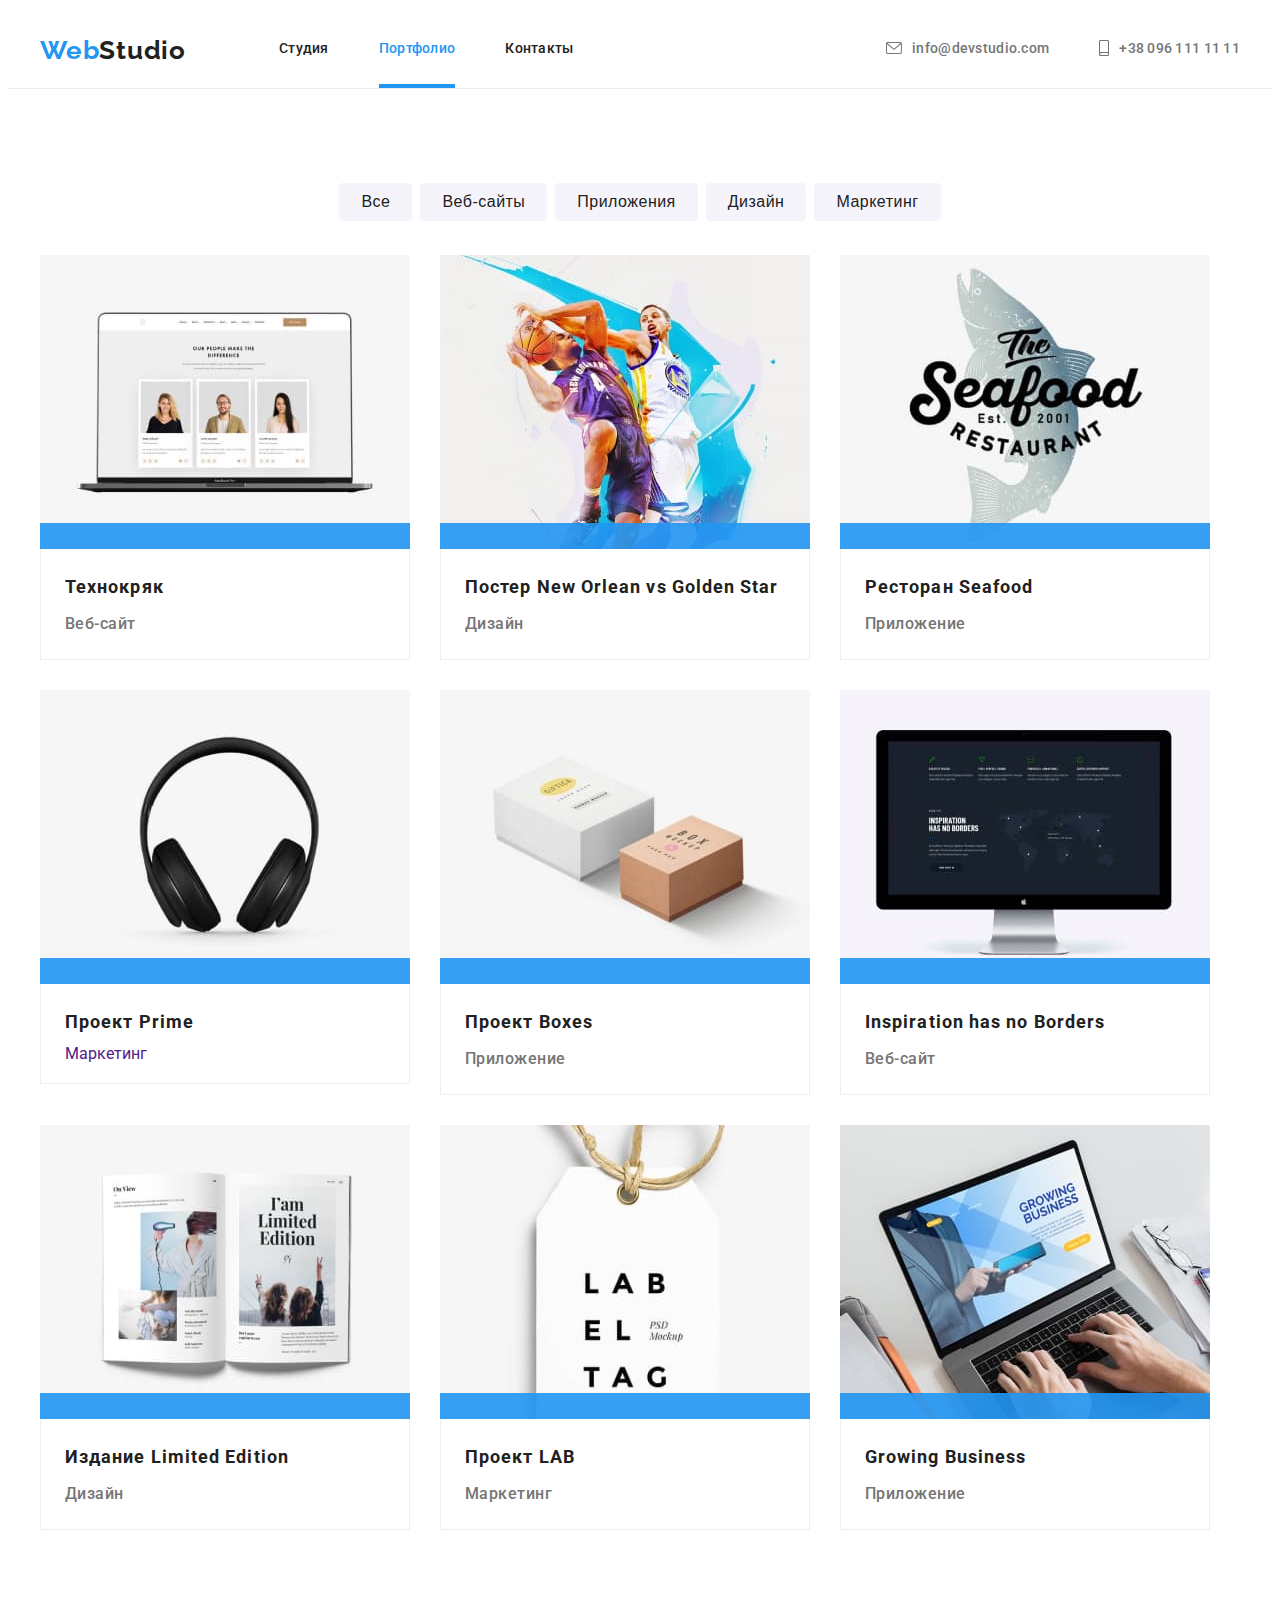
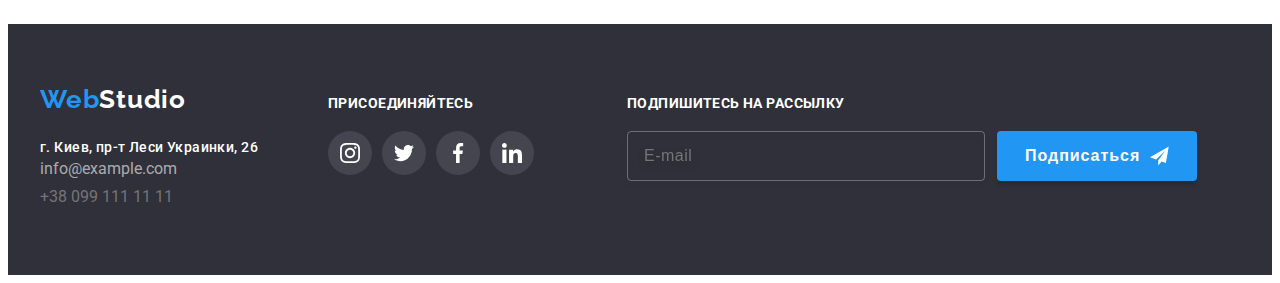
==== commit d246b15d: "BEM" ====
--- a/portfolio.html
+++ b/portfolio.html
@@ -24,11 +24,11 @@
     <header class="header">
         <div class="container header__container">
             <nav class="navigation">
-                <a class="header-logo" lang="en" href="./index.html">Web<span class="header-web-color">Studio</span></a>
+                <a class="logo header__logo" lang="en" href="./index.html">Web<span class="header-web-color">Studio</span></a>
                 <ul class="nav-list list">
-                    <li class="nav-list__item"><a href="./index.html" class="contact-link">Студия</a></li>
-                    <li class="nav-list__item"><a href="./portfolio.html" class="contact-link current">Портфолио</a></li>
-                    <li class="nav-list__item"><a href="./contacts.html" class="contact-link">Контакты</a></li>
+                    <li class="nav-list__item"><a href="./index.html" class="nav-link">Студия</a></li>
+                    <li class="nav-list__item"><a href="./portfolio.html" class="nav-link current">Портфолио</a></li>
+                    <li class="nav-list__item"><a href="./contacts.html" class="nav-link">Контакты</a></li>
                 </ul>
             </nav>   
             <ul class="contact-list list">
@@ -53,179 +53,177 @@
     <main>
         <!--портфолио-->
         <section class="portfolio section">
-            <div class="container">
-                <div class="portfolio-container">
-                    <h2 class="visually-hidden">Фильтры</h2>
-                    <ul class="portfolio-list list">
-                        <li class="portfolio-item"><button type="button" class="portfolio-btn">Все</button></li>
-                        <li class="portfolio-item"><button type="button" class="portfolio-btn">Веб-сайты</button></li>
-                        <li class="portfolio-item"><button type="button" class="portfolio-btn">Приложения</button></li>
-                        <li class="portfolio-item"><button type="button" class="portfolio-btn">Дизайн</button></li>
-                        <li class="portfolio-item"><button type="button" class="portfolio-btn">Маркетинг</button></li>
-                    </ul>                
-                <!--проекты-->                
-                    <h2 class="visually-hidden">Проекты</h2>
-                    <ul class="projects-list list">
-                        <li class="projects-item">
-                            <a href="" class="projects-link">
-                                <div class="projects-ovelay">
-                                    <img src="./images/project1.jpg" alt="ноутбук" width="370" height="294" class="projects-img">
-                                    <p class="projects-overlay-text">Технокряк это современная площадка распространения коронавируса. Компании используют эту платформу для цифрового шпионажа и атак на защищённые сервера конкурентов.</p>
-                                </div>
-                                <div class="borders">
-                                    <h3 class="about-title">Технокряк</h3>
-                                    <p class="about-after-title">Веб-сайт</p>
-                                </div>
-                            </a>
-                        </li>
-                        <li class="projects-item">
-                            <a href="" class="projects-link">
-                                <div class="projects-ovelay">
-                                    <img src="./images/project2.jpg" alt="баскетбол" width="370" height="294" class="projects-img">
-                                    <p class="projects-overlay-text">Технокряк это современная площадка распространения коронавируса. Компании используют эту платформу для цифрового шпионажа и атак на защищённые сервера конкурентов.</p>
-                                </div>
-                                <div class="borders">
-                                    <h3 class="about-title" lang="en">Постер New Orlean vs Golden Star</h3>
-                                    <p class="about-after-title">Дизайн</p>
-                                </div>
-                            </a>
-                        </li>
-                        <li class="projects-item">
-                            <a href="" class="projects-link">
-                                <div class="projects-ovelay">
-                                    <img src="./images/project3.jpg" alt="ресторан морепродуктов" width="370" height="294" class="projects-img">
-                                    <p class="projects-overlay-text">Технокряк это современная площадка распространения коронавируса. Компании используют эту платформу для цифрового шпионажа и атак на защищённые сервера конкурентов.</p>
-                                </div>
-                                <div class="borders">
-                                    <h3 class="about-title" lang="en">Ресторан Seafood</h3>
-                                    <p class="about-after-title">Приложение</p>
-                                </div>
-                            </a>
-                        </li>
-                        <li class="projects-item">
-                            <a href="" class="projects-link">
-                                <div class="projects-ovelay">
-                                    <img src="./images/project4.jpg" alt="наушники" width="370" height="294" class="projects-img">
-                                    <p class="projects-overlay-text">Технокряк это современная площадка распространения коронавируса. Компании используют эту платформу для цифрового шпионажа и атак на защищённые сервера конкурентов.</p>
-                                </div>
-                                <div class="borders">
-                                    <h3 class="about-title" lang="en">Проект Prime</h3>
-                                    <p class="about-after-title">Маркетинг</p>
-                                </div>
-                            </a>
-                        </li>
-                        <li class="projects-item">
-                            <a href="" class="projects-link">
-                                <div class="projects-ovelay">
-                                    <img src="./images/project5.jpg" alt="коробки" width="370" height="294" class="projects-img">
-                                    <p class="projects-overlay-text">Технокряк это современная площадка распространения коронавируса. Компании используют эту платформу для цифрового шпионажа и атак на защищённые сервера конкурентов.</p>
-                                </div>
-                                <div class="borders">
-                                    <h3 class="about-title" lang="en">Проект Boxes</h3>
-                                    <p class="about-after-title">Приложение</p>
-                                </div>
-                            </a>
-                        </li>
-                        <li class="projects-item">
-                            <a href="" class="projects-link">
-                                <div class="projects-ovelay">
-                                    <img src="./images/project6.jpg" alt="компьютер аймак" width="370" height="294" class="projects-img">                                    
-                                    <p class="projects-overlay-text">Технокряк это современная площадка распространения коронавируса. Компании используют эту платформу для цифрового шпионажа и атак на защищённые сервера конкурентов.</p>
-                                </div>
-                                <div class="borders">
-                                    <h3 class="about-title" lang="en">Inspiration has no Borders</h3>
-                                    <p class="about-after-title">Веб-сайт</p>
-                                </div>
-                            </a>
-                        </li>
-                        <li class="projects-item">
-                            <a href="" class="projects-link">
-                                <div class="projects-ovelay">
-                                    <img src="./images/project7.jpg" alt="книга" width="370" height="294" class="projects-img">
-                                    <p class="projects-overlay-text">Технокряк это современная площадка распространения коронавируса. Компании используют эту платформу для цифрового шпионажа и атак на защищённые сервера конкурентов.</p>
-                                </div>
-                                <div class="borders">
-                                    <h3 class="about-title" lang="en">Издание Limited Edition</h3>
-                                    <p class="about-after-title">Дизайн</p>
-                                </div>
-                            </a>
-                        </li>
-                        <li class="projects-item">
-                            <a href="" class="projects-link">
-                                <div class="projects-ovelay">
-                                    <img src="./images/project8.jpg" alt="бирка" width="370" height="294" class="projects-img">
-                                    <p class="projects-overlay-text">Технокряк это современная площадка распространения коронавируса. Компании используют эту платформу для цифрового шпионажа и атак на защищённые сервера конкурентов.</p>
-                                </div>
-                                <div class="borders">
-                                    <h3 class="about-title" lang="en">Проект LAB</h3>
-                                    <p class="about-after-title">Маркетинг</p>
-                                </div>
-                            </a>
-                        </li>
-                        <li class="projects-item">
-                            <a href="" class="projects-link">
-                                <div class="projects-ovelay">
-                                    <img src="./images/project9.jpg" alt="человек работает за ноутбуком" width="370" height="294" class="projects-img">
-                                    <p class="projects-overlay-text">Технокряк это современная площадка распространения коронавируса. Компании используют эту платформу для цифрового шпионажа и атак на защищённые сервера конкурентов.</p>
-                                </div>
-                                <div class="borders">
-                                    <h3 class="about-title" lang="en">Growing Business</h3>
-                                    <p class="about-after-title">Приложение</p>
-                                </div>
-                            </a>
-                        </li>
-                    </ul>
-                </div>
+            <div class="container portfolio__container">
+                <h2 class="visually-hidden">Фильтры</h2>
+                <ul class="portfolio-list list">
+                    <li class="portfolio-list__item"><button type="button" class="portfolio-list__btn">Все</button></li>
+                    <li class="portfolio-list__item"><button type="button" class="portfolio-list__btn">Веб-сайты</button></li>
+                    <li class="portfolio-list__item"><button type="button" class="portfolio-list__btn">Приложения</button></li>
+                    <li class="portfolio-list__item"><button type="button" class="portfolio-list__btn">Дизайн</button></li>
+                    <li class="portfolio-list__item"><button type="button" class="portfolio-list__btn">Маркетинг</button></li>
+                </ul>                
+            <!--проекты-->                
+                <h2 class="visually-hidden">Проекты</h2>
+                <ul class="projects-list list">
+                    <li class="projects-list__item">
+                        <a href="" class="projects-list__link">
+                            <div class="projects-list__ovelay">
+                                <img src="./images/project1.jpg" alt="ноутбук" width="370" height="294" class="projects-list__img">
+                                <p class="projects-list__overlay-text">Технокряк это современная площадка распространения коронавируса. Компании используют эту платформу для цифрового шпионажа и атак на защищённые сервера конкурентов.</p>
+                            </div>
+                            <div class="projects-list__borders">
+                                <h3 class="projects-list__about-title">Технокряк</h3>
+                                <p class="projects-list__about-after-title">Веб-сайт</p>
+                            </div>
+                        </a>
+                    </li>
+                    <li class="projects-list__item">
+                        <a href="" class="projects-list__link">
+                            <div class="projects-list__ovelay">
+                                <img src="./images/project2.jpg" alt="баскетбол" width="370" height="294" class="projects-list__img">
+                                <p class="projects-list__overlay-text">Технокряк это современная площадка распространения коронавируса. Компании используют эту платформу для цифрового шпионажа и атак на защищённые сервера конкурентов.</p>
+                            </div>
+                            <div class="projects-list__borders">
+                                <h3 class="projects-list__about-title" lang="en">Постер New Orlean vs Golden Star</h3>
+                                <p class="projects-list__about-after-title">Дизайн</p>
+                            </div>
+                        </a>
+                    </li>
+                    <li class="projects-list__item">
+                        <a href="" class="projects-list__link">
+                            <div class="projects-list__ovelay">
+                                <img src="./images/project3.jpg" alt="ресторан морепродуктов" width="370" height="294" class="projects-list__img">
+                                <p class="projects-list__overlay-text">Технокряк это современная площадка распространения коронавируса. Компании используют эту платформу для цифрового шпионажа и атак на защищённые сервера конкурентов.</p>
+                            </div>
+                            <div class="projects-list__borders">
+                                <h3 class="projects-list__about-title" lang="en">Ресторан Seafood</h3>
+                                <p class="projects-list__about-after-title">Приложение</p>
+                            </div>
+                        </a>
+                    </li>
+                    <li class="projects-list__item">
+                        <a href="" class="projects-list__link">
+                            <div class="projects-list__ovelay">
+                                <img src="./images/project4.jpg" alt="наушники" width="370" height="294" class="projects-list__img">
+                                <p class="projects-list__overlay-text">Технокряк это современная площадка распространения коронавируса. Компании используют эту платформу для цифрового шпионажа и атак на защищённые сервера конкурентов.</p>
+                            </div>
+                            <div class="projects-list__borders">
+                                <h3 class="projects-list__about-title" lang="en">Проект Prime</h3>
+                                <p class="about-after-title">Маркетинг</p>
+                            </div>
+                        </a>
+                    </li>
+                    <li class="projects-list__item">
+                        <a href="" class="projects-list__link">
+                            <div class="projects-list__ovelay">
+                                <img src="./images/project5.jpg" alt="коробки" width="370" height="294" class="projects-list__img">
+                                <p class="projects-list__overlay-text">Технокряк это современная площадка распространения коронавируса. Компании используют эту платформу для цифрового шпионажа и атак на защищённые сервера конкурентов.</p>
+                            </div>
+                            <div class="projects-list__borders">
+                                <h3 class="projects-list__about-title" lang="en">Проект Boxes</h3>
+                                <p class="projects-list__about-after-title">Приложение</p>
+                            </div>
+                        </a>
+                    </li>
+                    <li class="projects-item">
+                        <a href="" class="projects-list__link">
+                            <div class="projects-list__ovelay">
+                                <img src="./images/project6.jpg" alt="компьютер аймак" width="370" height="294" class="projects-list__img">                                    
+                                <p class="projects-list__overlay-text">Технокряк это современная площадка распространения коронавируса. Компании используют эту платформу для цифрового шпионажа и атак на защищённые сервера конкурентов.</p>
+                            </div>
+                            <div class="projects-list__borders">
+                                <h3 class="projects-list__about-title" lang="en">Inspiration has no Borders</h3>
+                                <p class="projects-list__about-after-title">Веб-сайт</p>
+                            </div>
+                        </a>
+                    </li>
+                    <li class="projects-list__item">
+                        <a href="" class="projects-list__link">
+                            <div class="projects-list__ovelay">
+                                <img src="./images/project7.jpg" alt="книга" width="370" height="294" class="projects-list__img">
+                                <p class="projects-list__overlay-text">Технокряк это современная площадка распространения коронавируса. Компании используют эту платформу для цифрового шпионажа и атак на защищённые сервера конкурентов.</p>
+                            </div>
+                            <div class="projects-list__borders">
+                                <h3 class="projects-list__about-title" lang="en">Издание Limited Edition</h3>
+                                <p class="projects-list__about-after-title">Дизайн</p>
+                            </div>
+                        </a>
+                    </li>
+                    <li class="projects-list__item">
+                        <a href="" class="projects-list__link">
+                            <div class="projects-list__ovelay">
+                                <img src="./images/project8.jpg" alt="бирка" width="370" height="294" class="projects-list__img">
+                                <p class="projects-list__overlay-text">Технокряк это современная площадка распространения коронавируса. Компании используют эту платформу для цифрового шпионажа и атак на защищённые сервера конкурентов.</p>
+                            </div>
+                            <div class="projects-list__borders">
+                                <h3 class="projects-list__about-title" lang="en">Проект LAB</h3>
+                                <p class="projects-list__about-after-title">Маркетинг</p>
+                            </div>
+                        </a>
+                    </li>
+                    <li class="projects-list__item">
+                        <a href="" class="projects-list__link">
+                            <div class="projects-list__ovelay">
+                                <img src="./images/project9.jpg" alt="человек работает за ноутбуком" width="370" height="294" class="projects-list__img">
+                                <p class="projects-list__overlay-text">Технокряк это современная площадка распространения коронавируса. Компании используют эту платформу для цифрового шпионажа и атак на защищённые сервера конкурентов.</p>
+                            </div>
+                            <div class="projects-list__borders">
+                                <h3 class="projects-list__about-title" lang="en">Growing Business</h3>
+                                <p class="projects-list__about-after-title">Приложение</p>
+                            </div>
+                        </a>
+                    </li>
+                </ul>
             </div>
         </section>
     </main>
     <!--подвал-->
     <footer class="footer">
-        <div class="container footer-container">
+        <div class="container footer__container">
             <div>
-                <a class="footer-logo" lang="en" href="./index.html">Web<span class="footer-web-color">Studio</span></a>
+                <a class="logo" lang="en" href="./index.html">Web<span class="footer-web-color">Studio</span></a>
                     <address>
                         <ul class="footer-address-list list">
-                            <li class="footer-address-item">
-                                <a class="footer-link-address" href="https://goo.gl/maps/YACws96Guh4bxc956" target="_blank"
+                            <li class="footer-address__item">
+                                <a class="footer-address__link" href="https://goo.gl/maps/YACws96Guh4bxc956" target="_blank"
                                     rel="noopener">г. Киев, пр-т Леси Украинки, 26</a>
                             </li>
-                            <li class="footer-address-item">
-                                <a class="footer-link-mail" href="mailto:info@devstudio.com">info@example.com</a>
+                            <li class="footer-address__item">
+                                <a class="footer-mail__link" href="mailto:info@devstudio.com">info@example.com</a>
                             </li>
-                            <li class="footer-address-item">
-                                <a class="footer-link-tel" href="tel.:+380961111111">+38 099 111 11 11</a>
+                            <li class="footer-address__item">
+                                <a class="footer-tel__link" href="tel.:+380961111111">+38 099 111 11 11</a>
                             </li>
                         </ul>
                     </address>
             </div>
             <div class="footer-socials">
-                <p class="footer-socials-title">присоединяйтесь</p>
+                <p class="footer-socials__title">присоединяйтесь</p>
                     <ul class="footer-socials-list list">
-                        <li class="footer-socials-item">
-                            <a href="" class="footer-socials-link">
-                                <svg class="footer-socials-icon">
+                        <li class="footer-socials__item">
+                            <a href="" class="footer-socials__link">
+                                <svg class="footer-socials__icon">
                                     <use href="./images/icons.svg#icon-instagram"></use>
                                 </svg>
                             </a>
                         </li>
-                        <li class="footer-socials-item">
-                            <a href="" class="footer-socials-link">
-                                <svg class="footer-socials-icon">
+                        <li class="footer-socials__item">
+                            <a href="" class="footer-socials__link">
+                                <svg class="footer-socials__icon">
                                     <use href="./images/icons.svg#icon-twitter"></use>
                                 </svg>
                             </a>
                         </li>
-                        <li class="footer-socials-item">
-                            <a href="" class="footer-socials-link">
-                                <svg class="footer-socials-icon">
+                        <li class="footer-socials__item">
+                            <a href="" class="footer-socials__link">
+                                <svg class="footer-socials__icon">
                                     <use href="./images/icons.svg#icon-facebook"></use>
                                 </svg>
                             </a>
                         </li>
-                        <li class="footer-socials-item">
-                            <a href="" class="footer-socials-link">
-                                <svg class="footer-socials-icon">
+                        <li class="footer-socials__item">
+                            <a href="" class="footer-socials__link">
+                                <svg class="footer-socials__icon">
                                     <use href="./images/icons.svg#icon-linkedin"></use>
                                 </svg>
                             </a>
@@ -233,7 +231,7 @@
                     </ul> 
             </div>
             <div class="footer-spam">                   
-                <p class="footer-spam-title title">подпишитесь на рассылку</p>                        
+                <p class="footer-spam__title title">подпишитесь на рассылку</p>                        
                 <form class="footer-form">
                                                   
                        <input
@@ -241,10 +239,10 @@
                             name="spam-email"
                             placeholder="E-mail"
                             id="e-mail"
-                            class="spam-email-input"
+                            class="footer-spam-email__input"
                         />                                                                                                                                                    
-                        <button type="submit" class="spam-btn">Подписаться
-                            <svg class="spam-icon" width="24" height="24">
+                        <button type="submit" class="footer-spam__btn">Подписаться
+                            <svg class="footer-spam__icon" width="24" height="24">
                                 <use href="./images/icons.svg#icon-send"></use>
                             </svg>
                         </button>                                 
--- a/css/main.css
+++ b/css/main.css
@@ -67,7 +67,7 @@
   border: none;
 }
 
-.modal-check-text, .modal-check-text span, .modal-check-link, .modal-btn-submit, .header__container, .navigation, .contact-link-mail, .contact-link-tel, .features-icon, .team-socials-link, .clents-container, .clients-list, .clients-link, .portfilio-container, .footer-socials-list, .footer-socials-link, .spam-email-input {
+.modal-check-text, .modal-check-text span, .modal-check-link, .modal-btn-submit, .header__container, .navigation, .contact-link-mail, .contact-link-tel, .features-icon, .team-socials__link, .clents__container, .clients-list, .clients__link, .portfilio__container, .footer-socials-list, .footer-socials__link, .footer-spam-email__input {
   display: flex;
   align-items: center;
 }
@@ -316,10 +316,9 @@
   border-bottom: 1px solid #ececec;
 }
 
-.header-logo {
+.header__logo {
   display: inline-block;
   padding-top: 24px;
-  padding-bottom: 25px;
   margin-right: 93px;
   color: var(--accent-color);
   font-family: Raleway;
@@ -346,20 +345,7 @@
   margin-left: 50px;
 }
 
-.contact-list {
-  display: flex;
-  margin-left: auto;
-  font-size: 14px;
-  font-weight: 500;
-  line-height: 16px;
-  letter-spacing: 0.02em;
-}
-
-.contact-list__item + .contact-list__item {
-  margin-left: 50px;
-}
-
-.contact-link {
+.nav-link {
   display: flex;
   transition: color 250ms cubic-bezier(0.4, 0, 0.2, 1);
   padding-top: 32px;
@@ -367,8 +353,21 @@
   color: var(--header-text-color);
 }
 
-.contact-link:hover, .contact-link:focus {
-  color: var(--accent-color);
+.nav-link:hover, .nav-link:focus {
+  color: var(--accent-color);
+}
+
+.contact-list {
+  display: flex;
+  margin-left: auto;
+  font-size: 14px;
+  font-weight: 500;
+  line-height: 16px;
+  letter-spacing: 0.02em;
+}
+
+.contact-list__item + .contact-list__item {
+  margin-left: 50px;
 }
 
 .contact-link-mail {
@@ -457,11 +456,11 @@
   flex-wrap: wrap;
 }
 
-.features-item {
+.features__item {
   width: 270px;
 }
 
-.features-item:not(:last-child) {
+.features__item:not(:last-child) {
   margin-right: 30px;
 }
 
@@ -474,7 +473,7 @@
   border-radius: 4px;
 }
 
-.features-icon-bg {
+.features-icon__bg {
   width: 70px;
   height: 70px;
 }
@@ -504,16 +503,16 @@
   flex-wrap: wrap;
 }
 
-.employment-item {
+.employment__item {
   margin-top: 0;
   margin-right: 30px;
 }
 
-.employment-item:nth-child(3n) {
+.employment__item:nth-child(3n) {
   margin-right: 0;
 }
 
-.employment-overlay {
+.employment__overlay {
   position: relative;
   background-color: rgba(47, 48, 58, 0.8);
   transform: translateY(-100%);
@@ -521,7 +520,7 @@
   height: 70px;
 }
 
-.employment-overlay-text {
+.employment-overlay__text {
   position: absolute;
   bottom: 0;
   left: 0;
@@ -544,12 +543,12 @@
   flex-wrap: wrap;
 }
 
-.team-item {
+.team__item {
   width: 100% -90px/4;
   margin-right: 30px;
 }
 
-.team-item:nth-child(4n) {
+.team__item:nth-child(4n) {
   margin-right: 0;
 }
 
@@ -557,7 +556,7 @@
   text-shadow: 0px 4px 4px rgba(0, 0, 0, 0.25);
 }
 
-.team-title {
+.team__title {
   margin-bottom: 10px;
   color: var(--header-text-color);
   font-size: 16px;
@@ -566,7 +565,7 @@
   letter-spacing: 0.03em;
 }
 
-.team-text {
+.team__text {
   margin-bottom: 16px;
   color: var(--link-list-color);
   font-size: 16px;
@@ -589,11 +588,11 @@
   justify-content: center;
 }
 
-.team-socials-item + .team-socials-item {
+.team-socials__item + .team-socials__item {
   margin-left: 10px;
 }
 
-.team-socials-link {
+.team-socials__link {
   justify-content: center;
   transition: color 250ms cubic-bezier(0.4, 0, 0.2, 1), background-color 250ms cubic-bezier(0.4, 0, 0.2, 1);
   width: 44px;
@@ -603,12 +602,12 @@
   color: var(--socials-icon-color);
 }
 
-.team-socials-link:hover, .team-socials-link:focus {
+.team-socials__link:hover, .team-socials__link:focus {
   background-color: var(--accent-color);
   color: var(--accent-filters-color);
 }
 
-.team-socials-icon {
+.team-socials__icon {
   width: 20px;
   height: 20px;
   fill: currentColor;
@@ -618,16 +617,16 @@
   justify-content: center;
 }
 
-.clients-item {
+.clients__item {
   width: 170px;
   height: 92px;
 }
 
-.clients-item + .clients-item {
+.clients__item + .clients__item {
   margin-left: 30px;
 }
 
-.clients-link {
+.clients__link {
   justify-content: center;
   transition: color 250ms cubic-bezier(0.4, 0, 0.2, 1), border-color 250ms cubic-bezier(0.4, 0, 0.2, 1);
   width: 100%;
@@ -638,12 +637,12 @@
   border-radius: 4px;
 }
 
-.clients-link:hover, .clients-link:focus {
+.clients__link:hover, .clients__link:focus {
   border-color: var(--accent-color);
   color: var(--accent-color);
 }
 
-.clients-icon {
+.clients__icon {
   width: 106px;
   height: 60px;
   fill: currentColor;
@@ -656,11 +655,11 @@
   margin-bottom: 34px;
 }
 
-.portfolio-item + .portfolio-item {
+.portfolio-list__item + .portfolio-list__item {
   margin-left: 8px;
 }
 
-.portfolio-btn {
+.portfolio-list__btn {
   transition: color 250ms cubic-bezier(0.4, 0, 0.2, 1), background-color 250ms cubic-bezier(0.4, 0, 0.2, 1), box-shadow 250ms cubic-bezier(0.4, 0, 0.2, 1);
   padding: 6px 22px;
   color: var(--header-text-color);
@@ -673,7 +672,7 @@
   letter-spacing: 0.03em;
 }
 
-.portfolio-btn:hover, .portfolio-btn:focus {
+.portfolio-list__btn:hover, .portfolio-list__btn:focus {
   color: var(--accent-filters-color);
   background: var(--accent-color);
   box-shadow: 0px 3px 1px rgba(0, 0, 0, 0.1), 0px 1px 2px rgba(0, 0, 0, 0.08), 0px 2px 2px rgba(0, 0, 0, 0.12);
@@ -684,41 +683,41 @@
   flex-wrap: wrap;
 }
 
-.projects-item {
+.projects-list__item {
   width: 100% -60px/3;
   margin-right: 30px;
   margin-bottom: 30px;
 }
 
-.projects-item:nth-child(3n) {
+.projects-list__item:nth-child(3n) {
   margin-right: 0;
 }
 
-.projects-item:nth-last-child(-n + 3) {
+.projects-list__item:nth-last-child(-n + 3) {
   margin-bottom: 0;
 }
 
-.projects-link {
+.projects-list__link {
   display: block;
   transition: box-shadow 250ms cubic-bezier(0.4, 0, 0.2, 1);
 }
 
-.projects-link:hover, .projects-link:focus {
+.projects-list__link:hover, .projects-list__link:focus {
   box-shadow: 0px 1px 1px rgba(0, 0, 0, 0.12), 0px 4px 4px rgba(0, 0, 0, 0.06), 1px 4px 6px rgba(0, 0, 0, 0.16);
 }
 
-.projects-link:hover .projects-overlay-text,
-.projects-link:focus .projects-overlay-text {
+.projects-list__link:hover .projects-list__overlay-text,
+.projects-list__link:focus .projects-list__overlay-text {
   transform: translateY(0);
 }
 
-.projects-ovelay {
+.projects-list__ovelay {
   position: relative;
   overflow: hidden;
   background: rgba(33, 150, 243, 0.9);
 }
 
-.projects-overlay-text {
+.projects-list__overlay-text {
   position: absolute;
   transform: translateY(100%);
   transition: transform 250ms cubic-bezier(0.4, 0, 0.2, 1);
@@ -735,7 +734,7 @@
   letter-spacing: 0.03em;
 }
 
-.borders {
+.projects-list__borders {
   box-sizing: border-box;
   padding-right: 24px;
   padding-left: 24px;
@@ -746,7 +745,7 @@
   border-top: none;
 }
 
-.about-title {
+.projects-list__about-title {
   margin-bottom: 4px;
   color: var(--header-text-color);
   font-size: 18px;
@@ -755,7 +754,7 @@
   letter-spacing: 0.06em;
 }
 
-.about-after-title {
+.projects-list__about-after-title {
   color: var(--link-list-color);
   font-size: 16px;
   font-weight: 500;
@@ -769,12 +768,12 @@
   background-color: var(--background-color);
 }
 
-.footer-container {
+.footer__container {
   display: flex;
   align-items: baseline;
 }
 
-.footer-logo {
+.logo {
   display: inline-block;
   margin-bottom: 20px;
   color: var(--accent-color);
@@ -793,7 +792,7 @@
   font-style: normal;
 }
 
-.footer-address-list .footer-link-address {
+.footer-address-list .footer-address__link {
   color: var(--accent-filters-color);
   font-size: 14px;
   font-weight: 500;
@@ -801,33 +800,25 @@
   letter-spacing: 0.03em;
 }
 
-.footer-address-item:not(:last-child) {
+.footer-address__item + .footer-address__item {
   margin-bottom: 9px;
 }
 
-.footer-address-list .footer-link-address {
-  color: var(--accent-filters-color);
-  font-size: 14px;
-  font-weight: 500;
-  line-height: 24px;
-  letter-spacing: 0.03em;
-}
-
-.footer-link-tel {
+.footer-mail__link {
+  transition: color 250ms cubic-bezier(0.4, 0, 0.2, 1);
+  color: var(--address-list-color);
+}
+
+.footer-mail__link:hover, .footer-mail__link:focus {
+  color: var(--accent-color);
+}
+
+.footer-tel__link {
   transition: color 250ms cubic-bezier(0.4, 0, 0.2, 1);
   color: var(--link-list-color);
 }
 
-.footer-link-tel:hover, .footer-link-tel:focus {
-  color: var(--accent-color);
-}
-
-.footer-link-mail {
-  transition: color 250ms cubic-bezier(0.4, 0, 0.2, 1);
-  color: var(--address-list-color);
-}
-
-.footer-link-mail:hover, .footer-link-mail:focus {
+.footer-tel__link:hover, .footer-tel__link:focus {
   color: var(--accent-color);
 }
 
@@ -835,7 +826,7 @@
   margin-left: 70px;
 }
 
-.footer-socials-title {
+.footer-socials__title {
   margin-bottom: 20px;
   color: var(--accent-filters-color);
   font-size: 14px;
@@ -845,7 +836,11 @@
   text-transform: uppercase;
 }
 
-.footer-socials-link {
+.footer-socials__item + .footer-socials__item {
+  margin-left: 10px;
+}
+
+.footer-socials__link {
   justify-content: center;
   transition: background-color 250ms cubic-bezier(0.4, 0, 0.2, 1);
   width: 44px;
@@ -855,15 +850,11 @@
   color: var(--accent-filters-color);
 }
 
-.footer-socials-link:hover, .footer-socials-link:focus {
+.footer-socials__link:hover, .footer-socials__link:focus {
   background-color: var(--accent-color);
 }
 
-.footer-socials-item + .footer-socials-item {
-  margin-left: 10px;
-}
-
-.footer-socials-icon {
+.footer-socials__icon {
   width: 20px;
   height: 20px;
   fill: currentColor;
@@ -873,7 +864,7 @@
   margin-left: 93px;
 }
 
-.footer-spam-title {
+.footer-spam__title {
   display: flex;
   margin-bottom: 20px;
   color: var(--accent-filters-color);
@@ -888,7 +879,7 @@
   display: flex;
 }
 
-.spam-email-input {
+.footer-spam-email__input {
   padding-left: 16px;
   width: 358px;
   height: 50px;
@@ -905,7 +896,7 @@
   letter-spacing: 0.03em;
 }
 
-.spam-btn {
+.footer-spam__btn {
   display: inline-flex;
   text-align: center;
   align-items: center;
@@ -923,7 +914,7 @@
   box-shadow: 0px 4px 4px rgba(0, 0, 0, 0.15);
 }
 
-.spam-icon {
+.footer-spam__icon {
   margin-left: 10px;
   color: var(--accent-filters-color);
 }
--- a/css/main.min.css
+++ b/css/main.min.css
@@ -1,2 +1,2 @@
-.visually-hidden{position:absolute;white-space:nowrap;width:1px;height:1px;overflow:hidden;border:0;padding:0;clip:rect(0 0 0 0);clip-path:inset(50%);margin:-1px}:root{--header-text-color: #212121;--link-list-color: #757575;--address-list-color: rgba(255, 255, 255, 0.6);--accent-color: #2196f3;--accent-filters-color: #ffffff;--background-color: #2f303a;--background-color-secondary: #f5f4fa;--border-color: #eeeeee;--socials-icon-color: #afb1b8;--footer-icon-color: rgba(255, 255, 255, 0.1);--modal-btn-color: #188CE8}body{font-family:"Roboto", sans-serif;color:var(--header-text-color)}.list{padding:0;margin:0;list-style:none}a{text-decoration:none}p,h1,h2,h3,h4,h5,h6{margin:0}ul{margin:0;padding:0}img{display:block;max-width:100%}button{cursor:pointer;border-radius:4px;padding:0;border:none}.modal-check-text,.modal-check-text span,.modal-check-link,.modal-btn-submit,.header__container,.navigation,.contact-link-mail,.contact-link-tel,.features-icon,.team-socials-link,.clents-container,.clients-list,.clients-link,.portfilio-container,.footer-socials-list,.footer-socials-link,.spam-email-input{display:flex;align-items:center}.container{width:1200px;padding-left:15px;padding-right:15px;margin-left:auto;margin-right:auto}.title{margin-bottom:50px;color:var(--header-text-color);text-align:center;font-size:36px;font-weight:700;line-height:42px;letter-spacing:.03em}.section{padding-top:94px;padding-bottom:94px}.backdrop{width:100vw;height:100vh;background-color:rgba(0,0,0,0.2);position:fixed;top:0;opacity:1;transition:opacity 250ms cubic-bezier(0.4, 0, 0.2, 1),visibility 250ms cubic-bezier(0.4, 0, 0.2, 1)}.modal{position:absolute;top:50%;left:50%;transform:translate(-50%, -50%) scale(1);transition:transform 250ms cubic-bezier(0.4, 0, 0.2, 1);width:528px;min-height:581px;padding:40px;background-color:var(--accent-filters-color);box-shadow:0px 1px 3px rgba(0,0,0,0.12),0px 1px 1px rgba(0,0,0,0.14),0px 2px 1px rgba(0,0,0,0.2);border-radius:4px}.modal-close-btn{position:absolute;top:8px;right:8px;width:30px;height:30px;background:var(--accent-filters-color);border:1px solid rgba(0,0,0,0.1);border-radius:50%}.modal-close-icon{width:11px;height:11px;fill:#000000;transition:fill 250ms cubic-bezier(0.4, 0, 0.2, 1)}.modal-close-btn:hover .modal-close-icon,.modal-close-btn:focus .modal-close-icon{fill:var(--accent-color)}.modal-title{margin-bottom:30px;color:var(--header-text-color);text-align:center;font-size:20px;font-weight:700;line-height:23px;letter-spacing:.03em}.modal-input-wrap{position:relative}.modal-field{margin-bottom:10px}.modal-icon{position:absolute;left:12px;top:50%;transform:translateY(-50%);transition:fill 250ms cubic-bezier(0.4, 0, 0.2, 1)}.modal-input:focus+.modal-icon{fill:var(--accent-color)}.modal-input{padding-left:42px;width:100%;height:40px;font-size:12px;font-weight:500;line-height:14px;letter-spacing:.01em;border:1px solid rgba(33,33,33,0.2);box-sizing:border-box;border-radius:4px;outline:none;transition:border-color 250ms cubic-bezier(0.4, 0, 0.2, 1)}.modal-input:focus{border-color:var(--accent-color)}.modal-input::placeholder{font-style:normal;font-size:12px;font-weight:500;line-height:14px;letter-spacing:.01em}.modal-label{display:flex;margin-bottom:4px;color:var(--link-list-color);font-size:12px;font-weight:500;line-height:14px;letter-spacing:.01em}.modal-comment{display:flex;padding-top:12px;padding-left:16px;width:100%;height:120px;resize:none;outline:none;border:1px solid rgba(33,33,33,0.2);box-sizing:border-box;border-radius:4px;transition:border-color 250ms cubic-bezier(0.4, 0, 0.2, 1)}.modal-comment:focus{border-color:var(--accent-color)}.modal-comment::placeholder{color:rgba(117,117,117,0.5);font-size:14px;font-weight:500;line-height:16px;letter-spacing:.01em}.modal-check{transition:border-color 250ms cubic-bezier(0.4, 0, 0.2, 1)}.modal-check:checked+.modal-check-text>span{background-color:var(--accent-color);border:none}.modal-check:checked+.modal-check-text svg{fill:var(--accent-filters-color)}.modal-check:focus+.modal-check-text>span{border-color:var(--accent-color)}.modal-check-text{font-size:14px;font-weight:500;line-height:24px;letter-spacing:.03em;color:var(--link-list-color)}.modal-check-text span{justify-content:center;margin-right:8px;width:16px;height:15px;border:2px solid var(--header-text-color);border-radius:2px}.modal-check-link{padding:5px;color:var(--accent-color);text-decoration:underline}.modal-check-icon{fill:transparent}.modal-btn{text-align:center;margin-left:auto;margin-right:auto;min-width:200px;height:50px;color:var(--accent-filters-color);background:var(--modal-btn-color);font-size:16px;font-weight:700;line-height:30px;letter-spacing:.06em;transition:box-shadow 250ms cubic-bezier(0.4, 0, 0.2, 1)}.modal-btn:hover,.modal-btn:focus{box-shadow:0px 4px 4px rgba(0,0,0,0.15)}.modal-btn-submit{text-align:center}.backdrop.is-hidden{opacity:0;pointer-events:none;visibility:hidden}.backdrop.is-hidden .modal{transform:translate(-50%, -50%) scale(0.5)}.header{border-bottom:1px solid #ececec}.header-logo{display:inline-block;padding-top:24px;padding-bottom:25px;margin-right:93px;color:var(--accent-color);font-family:Raleway;font-size:26px;font-weight:700;line-height:31px;letter-spacing:.03em}.header-web-color{color:var(--header-text-color)}.nav-list{display:flex;margin-left:auto;font-size:14px;font-weight:500;line-height:16px;letter-spacing:.02em}.nav-list__item+.nav-list__item{margin-left:50px}.contact-list{display:flex;margin-left:auto;font-size:14px;font-weight:500;line-height:16px;letter-spacing:.02em}.contact-list__item+.contact-list__item{margin-left:50px}.contact-link{display:flex;transition:color 250ms cubic-bezier(0.4, 0, 0.2, 1);padding-top:32px;padding-bottom:32px;color:var(--header-text-color)}.contact-link:hover,.contact-link:focus{color:var(--accent-color)}.contact-link-mail{transition:color 250ms cubic-bezier(0.4, 0, 0.2, 1);padding-top:32px;padding-bottom:32px;color:var(--link-list-color)}.contact-link-mail:hover,.contact-link-mail:focus{color:var(--accent-color)}.contact-link-tel{transition:color 250ms cubic-bezier(0.4, 0, 0.2, 1);padding-top:32px;padding-bottom:32px;color:var(--link-list-color)}.contact-link-tel:hover,.contact-link-tel:focus{color:var(--accent-color)}.current{color:var(--accent-color);position:relative}.current::after{content:'';width:100%;height:4px;position:absolute;background-color:var(--accent-color);left:0;bottom:0}.contact-link.current[href="./portfolio.html"]{color:var(--accent-color)}.header-contact-icon{margin-right:10px;vertical-align:middle;fill:currentColor}.hero{text-align:center;padding-top:200px;padding-bottom:200px;background-color:var(--background-color);background-image:linear-gradient(rgba(47,48,58,0.4), rgba(47,48,58,0.4)),url(../images/hero-bg.jpg);background-repeat:no-repeat;background-position:center;background-size:cover}.hero-title{margin-bottom:30px;color:var(--accent-filters-color);font-size:44px;font-weight:900;line-height:60px;letter-spacing:.06em;text-transform:uppercase}.hero-btn{display:inline-block;color:var(--accent-filters-color);background:var(--accent-color);font-family:inherit;font-size:16px;font-weight:700;line-height:30px;letter-spacing:.06em;min-width:200px;height:50px}.features-list{display:flex;flex-wrap:wrap}.features-item{width:270px}.features-item:not(:last-child){margin-right:30px}.features-icon{justify-content:center;width:270px;height:120px;margin-bottom:30px;background-color:var(--background-color-secondary);border-radius:4px}.features-icon-bg{width:70px;height:70px}.features-title{margin-bottom:10px;color:var(--header-text-color);font-size:14px;font-weight:700;line-height:16px;letter-spacing:.03em;text-transform:uppercase}.features-text{margin-top:0;margin-bottom:0;color:var(--link-list-color);font-size:14px;font-weight:500;line-height:24px;letter-spacing:.03em}.employment-list{display:flex;flex-wrap:wrap}.employment-item{margin-top:0;margin-right:30px}.employment-item:nth-child(3n){margin-right:0}.employment-overlay{position:relative;background-color:rgba(47,48,58,0.8);transform:translateY(-100%);width:370px;height:70px}.employment-overlay-text{position:absolute;bottom:0;left:0;padding:27px 82px;color:var(--accent-filters-color);text-align:center;font-size:14px;font-weight:500;line-height:16px;letter-spacing:.03em;text-transform:uppercase}.team{background-color:var(--background-color-secondary)}.team-list{display:flex;flex-wrap:wrap}.team-item{width:100% -90px/4;margin-right:30px}.team-item:nth-child(4n){margin-right:0}.team-pre-title{text-shadow:0px 4px 4px rgba(0,0,0,0.25)}.team-title{margin-bottom:10px;color:var(--header-text-color);font-size:16px;font-weight:500;line-height:19px;letter-spacing:.03em}.team-text{margin-bottom:16px;color:var(--link-list-color);font-size:16px;font-weight:500;line-height:19px;letter-spacing:.03em}.team-item-content{padding-top:30px;padding-bottom:30px;text-align:center;background-color:var(--accent-filters-color);box-shadow:0px 1px 3px rgba(0,0,0,0.12),0px 1px 1px rgba(0,0,0,0.14),0px 2px 1px rgba(0,0,0,0.2);border-radius:0px 0px 4px 4px}.team-socials-list{display:flex;justify-content:center}.team-socials-item+.team-socials-item{margin-left:10px}.team-socials-link{justify-content:center;transition:color 250ms cubic-bezier(0.4, 0, 0.2, 1),background-color 250ms cubic-bezier(0.4, 0, 0.2, 1);width:44px;height:44px;background-color:var(--accent-filters-color);border-radius:50%;color:var(--socials-icon-color)}.team-socials-link:hover,.team-socials-link:focus{background-color:var(--accent-color);color:var(--accent-filters-color)}.team-socials-icon{width:20px;height:20px;fill:currentColor}.clients-list{justify-content:center}.clients-item{width:170px;height:92px}.clients-item+.clients-item{margin-left:30px}.clients-link{justify-content:center;transition:color 250ms cubic-bezier(0.4, 0, 0.2, 1),border-color 250ms cubic-bezier(0.4, 0, 0.2, 1);width:100%;height:100%;color:var(--socials-icon-color);box-sizing:border-box;border:1px solid var(--socials-icon-color);border-radius:4px}.clients-link:hover,.clients-link:focus{border-color:var(--accent-color);color:var(--accent-color)}.clients-icon{width:106px;height:60px;fill:currentColor}.portfolio-list{display:flex;justify-content:center;margin-top:0;margin-bottom:34px}.portfolio-item+.portfolio-item{margin-left:8px}.portfolio-btn{transition:color 250ms cubic-bezier(0.4, 0, 0.2, 1),background-color 250ms cubic-bezier(0.4, 0, 0.2, 1),box-shadow 250ms cubic-bezier(0.4, 0, 0.2, 1);padding:6px 22px;color:var(--header-text-color);background-color:var(--background-color-secondary);border-color:transparent;text-align:center;font-size:16px;font-weight:500;line-height:26px;letter-spacing:.03em}.portfolio-btn:hover,.portfolio-btn:focus{color:var(--accent-filters-color);background:var(--accent-color);box-shadow:0px 3px 1px rgba(0,0,0,0.1),0px 1px 2px rgba(0,0,0,0.08),0px 2px 2px rgba(0,0,0,0.12)}.projects-list{display:flex;flex-wrap:wrap}.projects-item{width:100% -60px/3;margin-right:30px;margin-bottom:30px}.projects-item:nth-child(3n){margin-right:0}.projects-item:nth-last-child(-n+3){margin-bottom:0}.projects-link{display:block;transition:box-shadow 250ms cubic-bezier(0.4, 0, 0.2, 1)}.projects-link:hover,.projects-link:focus{box-shadow:0px 1px 1px rgba(0,0,0,0.12),0px 4px 4px rgba(0,0,0,0.06),1px 4px 6px rgba(0,0,0,0.16)}.projects-link:hover .projects-overlay-text,.projects-link:focus .projects-overlay-text{transform:translateY(0)}.projects-ovelay{position:relative;overflow:hidden;background:rgba(33,150,243,0.9)}.projects-overlay-text{position:absolute;transform:translateY(100%);transition:transform 250ms cubic-bezier(0.4, 0, 0.2, 1);top:0;left:0;padding:64px 24px;width:100%;color:var(--accent-filters-color);background-color:rgba(33,150,243,0.9);font-style:normal;font-size:18px;font-weight:500;line-height:28px;letter-spacing:.03em}.borders{box-sizing:border-box;padding-right:24px;padding-left:24px;padding-top:20px;padding-bottom:20px;background:var(--accent-filters-color);border:1px solid var(--border-color);border-top:none}.about-title{margin-bottom:4px;color:var(--header-text-color);font-size:18px;font-weight:700;line-height:36px;letter-spacing:.06em}.about-after-title{color:var(--link-list-color);font-size:16px;font-weight:500;line-height:30px;letter-spacing:.03em}.footer{padding-top:60px;padding-bottom:60px;background-color:var(--background-color)}.footer-container{display:flex;align-items:baseline}.footer-logo{display:inline-block;margin-bottom:20px;color:var(--accent-color);font-family:Raleway;font-size:26px;font-weight:700;line-height:31px;letter-spacing:.03em}.footer-web-color{color:var(--accent-filters-color)}.footer-address-list{font-style:normal}.footer-address-list .footer-link-address{color:var(--accent-filters-color);font-size:14px;font-weight:500;line-height:24px;letter-spacing:.03em}.footer-address-item:not(:last-child){margin-bottom:9px}.footer-address-list .footer-link-address{color:var(--accent-filters-color);font-size:14px;font-weight:500;line-height:24px;letter-spacing:.03em}.footer-link-tel{transition:color 250ms cubic-bezier(0.4, 0, 0.2, 1);color:var(--link-list-color)}.footer-link-tel:hover,.footer-link-tel:focus{color:var(--accent-color)}.footer-link-mail{transition:color 250ms cubic-bezier(0.4, 0, 0.2, 1);color:var(--address-list-color)}.footer-link-mail:hover,.footer-link-mail:focus{color:var(--accent-color)}.footer-socials{margin-left:70px}.footer-socials-title{margin-bottom:20px;color:var(--accent-filters-color);font-size:14px;font-weight:700;line-height:16px;letter-spacing:.03em;text-transform:uppercase}.footer-socials-link{justify-content:center;transition:background-color 250ms cubic-bezier(0.4, 0, 0.2, 1);width:44px;height:44px;border-radius:50%;background-color:var(--footer-icon-color);color:var(--accent-filters-color)}.footer-socials-link:hover,.footer-socials-link:focus{background-color:var(--accent-color)}.footer-socials-item+.footer-socials-item{margin-left:10px}.footer-socials-icon{width:20px;height:20px;fill:currentColor}.footer-spam{margin-left:93px}.footer-spam-title{display:flex;margin-bottom:20px;color:var(--accent-filters-color);font-size:14px;font-weight:700;line-height:16px;letter-spacing:.03em;text-transform:uppercase}.footer-form{display:flex}.spam-email-input{padding-left:16px;width:358px;height:50px;color:rgba(255,255,255,0.6);background-color:transparent;border:none;border:1px solid rgba(255,255,255,0.3);box-sizing:border-box;filter:drop-shadow(0px 4px 4px rgba(0,0,0,0.15));border-radius:4px;font-size:16px;font-weight:500;line-height:20px;letter-spacing:.03em}.spam-btn{display:inline-flex;text-align:center;align-items:center;margin-left:12px;padding:13px 28px;width:200px;height:50px;color:var(--accent-filters-color);background:var(--accent-color);text-decoration:none;font-size:16px;font-weight:700;line-height:30px;letter-spacing:.06em;box-shadow:0px 4px 4px rgba(0,0,0,0.15)}.spam-icon{margin-left:10px;color:var(--accent-filters-color)}
+.visually-hidden{position:absolute;white-space:nowrap;width:1px;height:1px;overflow:hidden;border:0;padding:0;clip:rect(0 0 0 0);clip-path:inset(50%);margin:-1px}:root{--header-text-color: #212121;--link-list-color: #757575;--address-list-color: rgba(255, 255, 255, 0.6);--accent-color: #2196f3;--accent-filters-color: #ffffff;--background-color: #2f303a;--background-color-secondary: #f5f4fa;--border-color: #eeeeee;--socials-icon-color: #afb1b8;--footer-icon-color: rgba(255, 255, 255, 0.1);--modal-btn-color: #188CE8}body{font-family:"Roboto", sans-serif;color:var(--header-text-color)}.list{padding:0;margin:0;list-style:none}a{text-decoration:none}p,h1,h2,h3,h4,h5,h6{margin:0}ul{margin:0;padding:0}img{display:block;max-width:100%}button{cursor:pointer;border-radius:4px;padding:0;border:none}.modal-check-text,.modal-check-text span,.modal-check-link,.modal-btn-submit,.header__container,.navigation,.contact-link-mail,.contact-link-tel,.features-icon,.team-socials__link,.clents__container,.clients-list,.clients__link,.portfilio__container,.footer-socials-list,.footer-socials__link,.footer-spam-email__input{display:flex;align-items:center}.container{width:1200px;padding-left:15px;padding-right:15px;margin-left:auto;margin-right:auto}.title{margin-bottom:50px;color:var(--header-text-color);text-align:center;font-size:36px;font-weight:700;line-height:42px;letter-spacing:.03em}.section{padding-top:94px;padding-bottom:94px}.backdrop{width:100vw;height:100vh;background-color:rgba(0,0,0,0.2);position:fixed;top:0;opacity:1;transition:opacity 250ms cubic-bezier(0.4, 0, 0.2, 1),visibility 250ms cubic-bezier(0.4, 0, 0.2, 1)}.modal{position:absolute;top:50%;left:50%;transform:translate(-50%, -50%) scale(1);transition:transform 250ms cubic-bezier(0.4, 0, 0.2, 1);width:528px;min-height:581px;padding:40px;background-color:var(--accent-filters-color);box-shadow:0px 1px 3px rgba(0,0,0,0.12),0px 1px 1px rgba(0,0,0,0.14),0px 2px 1px rgba(0,0,0,0.2);border-radius:4px}.modal-close-btn{position:absolute;top:8px;right:8px;width:30px;height:30px;background:var(--accent-filters-color);border:1px solid rgba(0,0,0,0.1);border-radius:50%}.modal-close-icon{width:11px;height:11px;fill:#000000;transition:fill 250ms cubic-bezier(0.4, 0, 0.2, 1)}.modal-close-btn:hover .modal-close-icon,.modal-close-btn:focus .modal-close-icon{fill:var(--accent-color)}.modal-title{margin-bottom:30px;color:var(--header-text-color);text-align:center;font-size:20px;font-weight:700;line-height:23px;letter-spacing:.03em}.modal-input-wrap{position:relative}.modal-field{margin-bottom:10px}.modal-icon{position:absolute;left:12px;top:50%;transform:translateY(-50%);transition:fill 250ms cubic-bezier(0.4, 0, 0.2, 1)}.modal-input:focus+.modal-icon{fill:var(--accent-color)}.modal-input{padding-left:42px;width:100%;height:40px;font-size:12px;font-weight:500;line-height:14px;letter-spacing:.01em;border:1px solid rgba(33,33,33,0.2);box-sizing:border-box;border-radius:4px;outline:none;transition:border-color 250ms cubic-bezier(0.4, 0, 0.2, 1)}.modal-input:focus{border-color:var(--accent-color)}.modal-input::placeholder{font-style:normal;font-size:12px;font-weight:500;line-height:14px;letter-spacing:.01em}.modal-label{display:flex;margin-bottom:4px;color:var(--link-list-color);font-size:12px;font-weight:500;line-height:14px;letter-spacing:.01em}.modal-comment{display:flex;padding-top:12px;padding-left:16px;width:100%;height:120px;resize:none;outline:none;border:1px solid rgba(33,33,33,0.2);box-sizing:border-box;border-radius:4px;transition:border-color 250ms cubic-bezier(0.4, 0, 0.2, 1)}.modal-comment:focus{border-color:var(--accent-color)}.modal-comment::placeholder{color:rgba(117,117,117,0.5);font-size:14px;font-weight:500;line-height:16px;letter-spacing:.01em}.modal-check{transition:border-color 250ms cubic-bezier(0.4, 0, 0.2, 1)}.modal-check:checked+.modal-check-text>span{background-color:var(--accent-color);border:none}.modal-check:checked+.modal-check-text svg{fill:var(--accent-filters-color)}.modal-check:focus+.modal-check-text>span{border-color:var(--accent-color)}.modal-check-text{font-size:14px;font-weight:500;line-height:24px;letter-spacing:.03em;color:var(--link-list-color)}.modal-check-text span{justify-content:center;margin-right:8px;width:16px;height:15px;border:2px solid var(--header-text-color);border-radius:2px}.modal-check-link{padding:5px;color:var(--accent-color);text-decoration:underline}.modal-check-icon{fill:transparent}.modal-btn{text-align:center;margin-left:auto;margin-right:auto;min-width:200px;height:50px;color:var(--accent-filters-color);background:var(--modal-btn-color);font-size:16px;font-weight:700;line-height:30px;letter-spacing:.06em;transition:box-shadow 250ms cubic-bezier(0.4, 0, 0.2, 1)}.modal-btn:hover,.modal-btn:focus{box-shadow:0px 4px 4px rgba(0,0,0,0.15)}.modal-btn-submit{text-align:center}.backdrop.is-hidden{opacity:0;pointer-events:none;visibility:hidden}.backdrop.is-hidden .modal{transform:translate(-50%, -50%) scale(0.5)}.header{border-bottom:1px solid #ececec}.header__logo{display:inline-block;padding-top:24px;margin-right:93px;color:var(--accent-color);font-family:Raleway;font-size:26px;font-weight:700;line-height:31px;letter-spacing:.03em}.header-web-color{color:var(--header-text-color)}.nav-list{display:flex;margin-left:auto;font-size:14px;font-weight:500;line-height:16px;letter-spacing:.02em}.nav-list__item+.nav-list__item{margin-left:50px}.nav-link{display:flex;transition:color 250ms cubic-bezier(0.4, 0, 0.2, 1);padding-top:32px;padding-bottom:32px;color:var(--header-text-color)}.nav-link:hover,.nav-link:focus{color:var(--accent-color)}.contact-list{display:flex;margin-left:auto;font-size:14px;font-weight:500;line-height:16px;letter-spacing:.02em}.contact-list__item+.contact-list__item{margin-left:50px}.contact-link-mail{transition:color 250ms cubic-bezier(0.4, 0, 0.2, 1);padding-top:32px;padding-bottom:32px;color:var(--link-list-color)}.contact-link-mail:hover,.contact-link-mail:focus{color:var(--accent-color)}.contact-link-tel{transition:color 250ms cubic-bezier(0.4, 0, 0.2, 1);padding-top:32px;padding-bottom:32px;color:var(--link-list-color)}.contact-link-tel:hover,.contact-link-tel:focus{color:var(--accent-color)}.current{color:var(--accent-color);position:relative}.current::after{content:'';width:100%;height:4px;position:absolute;background-color:var(--accent-color);left:0;bottom:0}.contact-link.current[href="./portfolio.html"]{color:var(--accent-color)}.header-contact-icon{margin-right:10px;vertical-align:middle;fill:currentColor}.hero{text-align:center;padding-top:200px;padding-bottom:200px;background-color:var(--background-color);background-image:linear-gradient(rgba(47,48,58,0.4), rgba(47,48,58,0.4)),url(../images/hero-bg.jpg);background-repeat:no-repeat;background-position:center;background-size:cover}.hero-title{margin-bottom:30px;color:var(--accent-filters-color);font-size:44px;font-weight:900;line-height:60px;letter-spacing:.06em;text-transform:uppercase}.hero-btn{display:inline-block;color:var(--accent-filters-color);background:var(--accent-color);font-family:inherit;font-size:16px;font-weight:700;line-height:30px;letter-spacing:.06em;min-width:200px;height:50px}.features-list{display:flex;flex-wrap:wrap}.features__item{width:270px}.features__item:not(:last-child){margin-right:30px}.features-icon{justify-content:center;width:270px;height:120px;margin-bottom:30px;background-color:var(--background-color-secondary);border-radius:4px}.features-icon__bg{width:70px;height:70px}.features-title{margin-bottom:10px;color:var(--header-text-color);font-size:14px;font-weight:700;line-height:16px;letter-spacing:.03em;text-transform:uppercase}.features-text{margin-top:0;margin-bottom:0;color:var(--link-list-color);font-size:14px;font-weight:500;line-height:24px;letter-spacing:.03em}.employment-list{display:flex;flex-wrap:wrap}.employment__item{margin-top:0;margin-right:30px}.employment__item:nth-child(3n){margin-right:0}.employment__overlay{position:relative;background-color:rgba(47,48,58,0.8);transform:translateY(-100%);width:370px;height:70px}.employment-overlay__text{position:absolute;bottom:0;left:0;padding:27px 82px;color:var(--accent-filters-color);text-align:center;font-size:14px;font-weight:500;line-height:16px;letter-spacing:.03em;text-transform:uppercase}.team{background-color:var(--background-color-secondary)}.team-list{display:flex;flex-wrap:wrap}.team__item{width:100% -90px/4;margin-right:30px}.team__item:nth-child(4n){margin-right:0}.team-pre-title{text-shadow:0px 4px 4px rgba(0,0,0,0.25)}.team__title{margin-bottom:10px;color:var(--header-text-color);font-size:16px;font-weight:500;line-height:19px;letter-spacing:.03em}.team__text{margin-bottom:16px;color:var(--link-list-color);font-size:16px;font-weight:500;line-height:19px;letter-spacing:.03em}.team-item-content{padding-top:30px;padding-bottom:30px;text-align:center;background-color:var(--accent-filters-color);box-shadow:0px 1px 3px rgba(0,0,0,0.12),0px 1px 1px rgba(0,0,0,0.14),0px 2px 1px rgba(0,0,0,0.2);border-radius:0px 0px 4px 4px}.team-socials-list{display:flex;justify-content:center}.team-socials__item+.team-socials__item{margin-left:10px}.team-socials__link{justify-content:center;transition:color 250ms cubic-bezier(0.4, 0, 0.2, 1),background-color 250ms cubic-bezier(0.4, 0, 0.2, 1);width:44px;height:44px;background-color:var(--accent-filters-color);border-radius:50%;color:var(--socials-icon-color)}.team-socials__link:hover,.team-socials__link:focus{background-color:var(--accent-color);color:var(--accent-filters-color)}.team-socials__icon{width:20px;height:20px;fill:currentColor}.clients-list{justify-content:center}.clients__item{width:170px;height:92px}.clients__item+.clients__item{margin-left:30px}.clients__link{justify-content:center;transition:color 250ms cubic-bezier(0.4, 0, 0.2, 1),border-color 250ms cubic-bezier(0.4, 0, 0.2, 1);width:100%;height:100%;color:var(--socials-icon-color);box-sizing:border-box;border:1px solid var(--socials-icon-color);border-radius:4px}.clients__link:hover,.clients__link:focus{border-color:var(--accent-color);color:var(--accent-color)}.clients__icon{width:106px;height:60px;fill:currentColor}.portfolio-list{display:flex;justify-content:center;margin-top:0;margin-bottom:34px}.portfolio-list__item+.portfolio-list__item{margin-left:8px}.portfolio-list__btn{transition:color 250ms cubic-bezier(0.4, 0, 0.2, 1),background-color 250ms cubic-bezier(0.4, 0, 0.2, 1),box-shadow 250ms cubic-bezier(0.4, 0, 0.2, 1);padding:6px 22px;color:var(--header-text-color);background-color:var(--background-color-secondary);border-color:transparent;text-align:center;font-size:16px;font-weight:500;line-height:26px;letter-spacing:.03em}.portfolio-list__btn:hover,.portfolio-list__btn:focus{color:var(--accent-filters-color);background:var(--accent-color);box-shadow:0px 3px 1px rgba(0,0,0,0.1),0px 1px 2px rgba(0,0,0,0.08),0px 2px 2px rgba(0,0,0,0.12)}.projects-list{display:flex;flex-wrap:wrap}.projects-list__item{width:100% -60px/3;margin-right:30px;margin-bottom:30px}.projects-list__item:nth-child(3n){margin-right:0}.projects-list__item:nth-last-child(-n+3){margin-bottom:0}.projects-list__link{display:block;transition:box-shadow 250ms cubic-bezier(0.4, 0, 0.2, 1)}.projects-list__link:hover,.projects-list__link:focus{box-shadow:0px 1px 1px rgba(0,0,0,0.12),0px 4px 4px rgba(0,0,0,0.06),1px 4px 6px rgba(0,0,0,0.16)}.projects-list__link:hover .projects-list__overlay-text,.projects-list__link:focus .projects-list__overlay-text{transform:translateY(0)}.projects-list__ovelay{position:relative;overflow:hidden;background:rgba(33,150,243,0.9)}.projects-list__overlay-text{position:absolute;transform:translateY(100%);transition:transform 250ms cubic-bezier(0.4, 0, 0.2, 1);top:0;left:0;padding:64px 24px;width:100%;color:var(--accent-filters-color);background-color:rgba(33,150,243,0.9);font-style:normal;font-size:18px;font-weight:500;line-height:28px;letter-spacing:.03em}.projects-list__borders{box-sizing:border-box;padding-right:24px;padding-left:24px;padding-top:20px;padding-bottom:20px;background:var(--accent-filters-color);border:1px solid var(--border-color);border-top:none}.projects-list__about-title{margin-bottom:4px;color:var(--header-text-color);font-size:18px;font-weight:700;line-height:36px;letter-spacing:.06em}.projects-list__about-after-title{color:var(--link-list-color);font-size:16px;font-weight:500;line-height:30px;letter-spacing:.03em}.footer{padding-top:60px;padding-bottom:60px;background-color:var(--background-color)}.footer__container{display:flex;align-items:baseline}.logo{display:inline-block;margin-bottom:20px;color:var(--accent-color);font-family:Raleway;font-size:26px;font-weight:700;line-height:31px;letter-spacing:.03em}.footer-web-color{color:var(--accent-filters-color)}.footer-address-list{font-style:normal}.footer-address-list .footer-address__link{color:var(--accent-filters-color);font-size:14px;font-weight:500;line-height:24px;letter-spacing:.03em}.footer-address__item+.footer-address__item{margin-bottom:9px}.footer-mail__link{transition:color 250ms cubic-bezier(0.4, 0, 0.2, 1);color:var(--address-list-color)}.footer-mail__link:hover,.footer-mail__link:focus{color:var(--accent-color)}.footer-tel__link{transition:color 250ms cubic-bezier(0.4, 0, 0.2, 1);color:var(--link-list-color)}.footer-tel__link:hover,.footer-tel__link:focus{color:var(--accent-color)}.footer-socials{margin-left:70px}.footer-socials__title{margin-bottom:20px;color:var(--accent-filters-color);font-size:14px;font-weight:700;line-height:16px;letter-spacing:.03em;text-transform:uppercase}.footer-socials__item+.footer-socials__item{margin-left:10px}.footer-socials__link{justify-content:center;transition:background-color 250ms cubic-bezier(0.4, 0, 0.2, 1);width:44px;height:44px;border-radius:50%;background-color:var(--footer-icon-color);color:var(--accent-filters-color)}.footer-socials__link:hover,.footer-socials__link:focus{background-color:var(--accent-color)}.footer-socials__icon{width:20px;height:20px;fill:currentColor}.footer-spam{margin-left:93px}.footer-spam__title{display:flex;margin-bottom:20px;color:var(--accent-filters-color);font-size:14px;font-weight:700;line-height:16px;letter-spacing:.03em;text-transform:uppercase}.footer-form{display:flex}.footer-spam-email__input{padding-left:16px;width:358px;height:50px;color:rgba(255,255,255,0.6);background-color:transparent;border:none;border:1px solid rgba(255,255,255,0.3);box-sizing:border-box;filter:drop-shadow(0px 4px 4px rgba(0,0,0,0.15));border-radius:4px;font-size:16px;font-weight:500;line-height:20px;letter-spacing:.03em}.footer-spam__btn{display:inline-flex;text-align:center;align-items:center;margin-left:12px;padding:13px 28px;width:200px;height:50px;color:var(--accent-filters-color);background:var(--accent-color);text-decoration:none;font-size:16px;font-weight:700;line-height:30px;letter-spacing:.06em;box-shadow:0px 4px 4px rgba(0,0,0,0.15)}.footer-spam__icon{margin-left:10px;color:var(--accent-filters-color)}
 /*# sourceMappingURL=main.min.css.map */